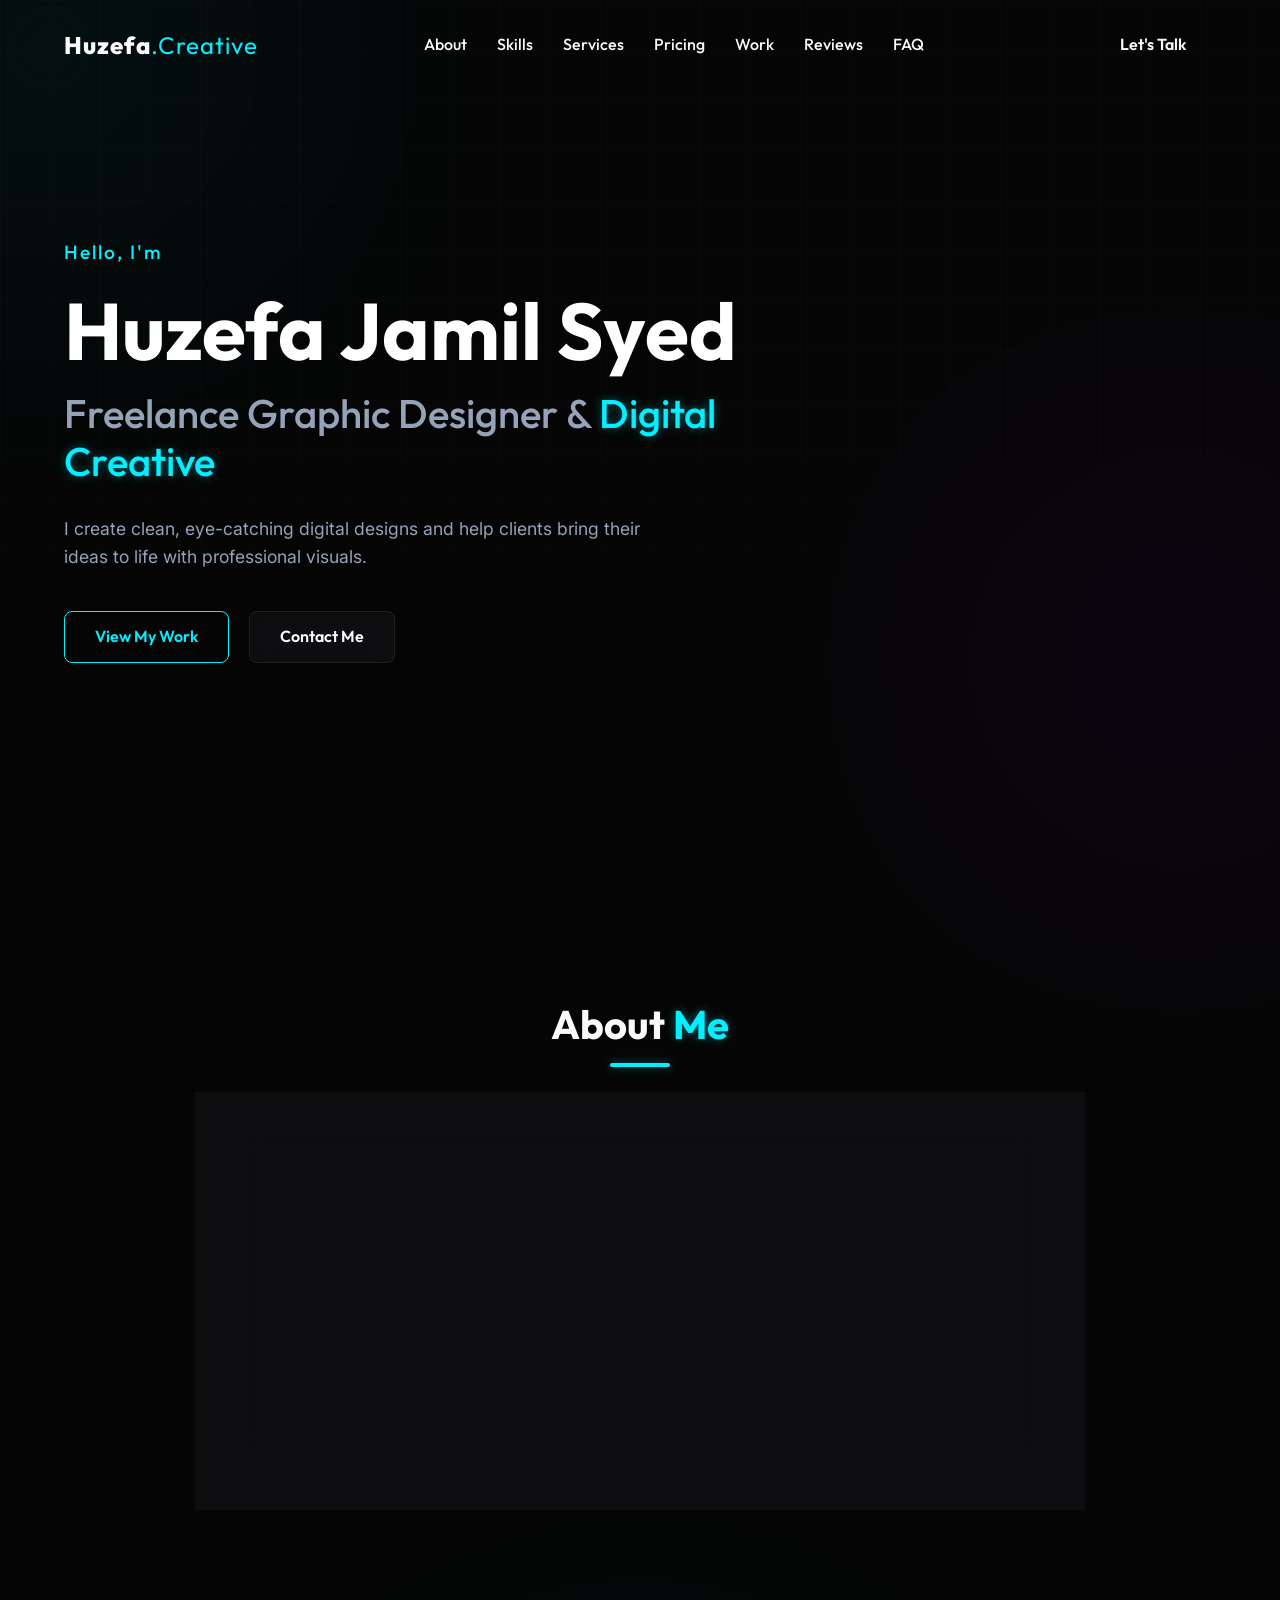
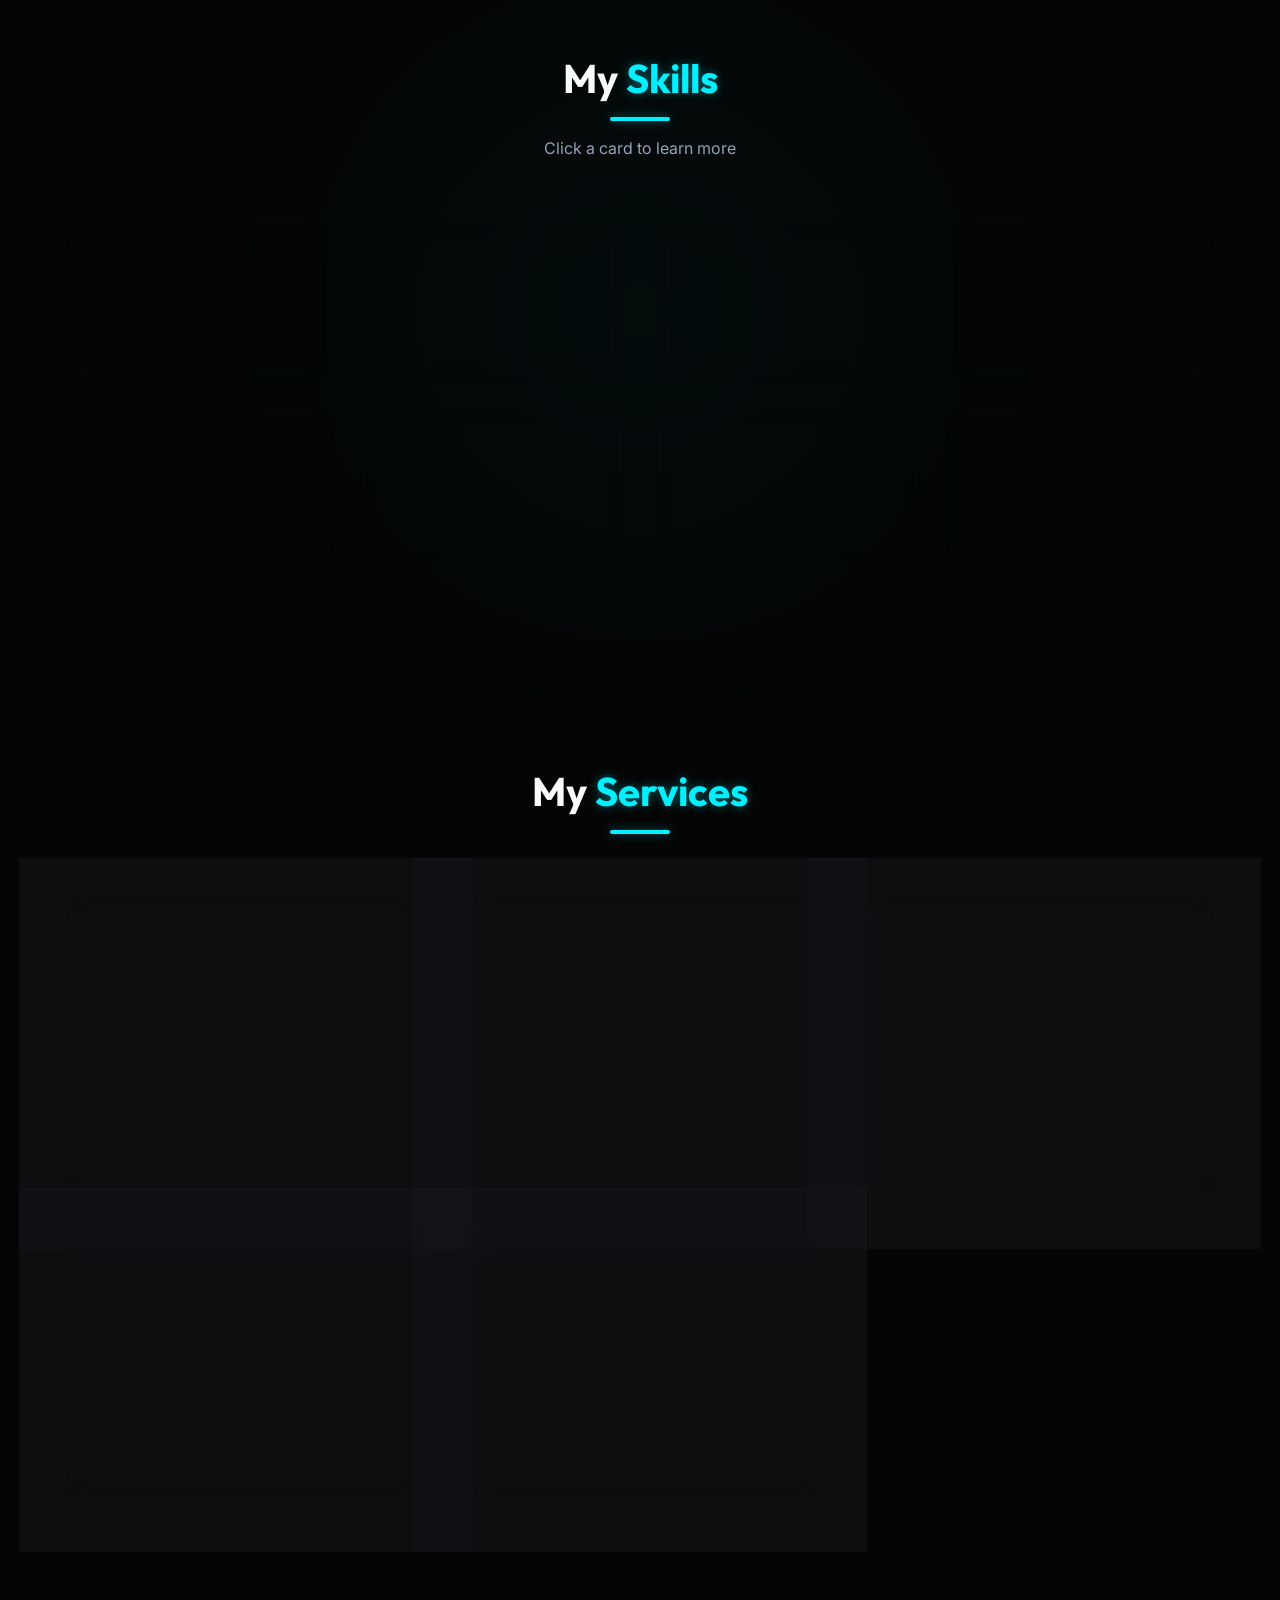
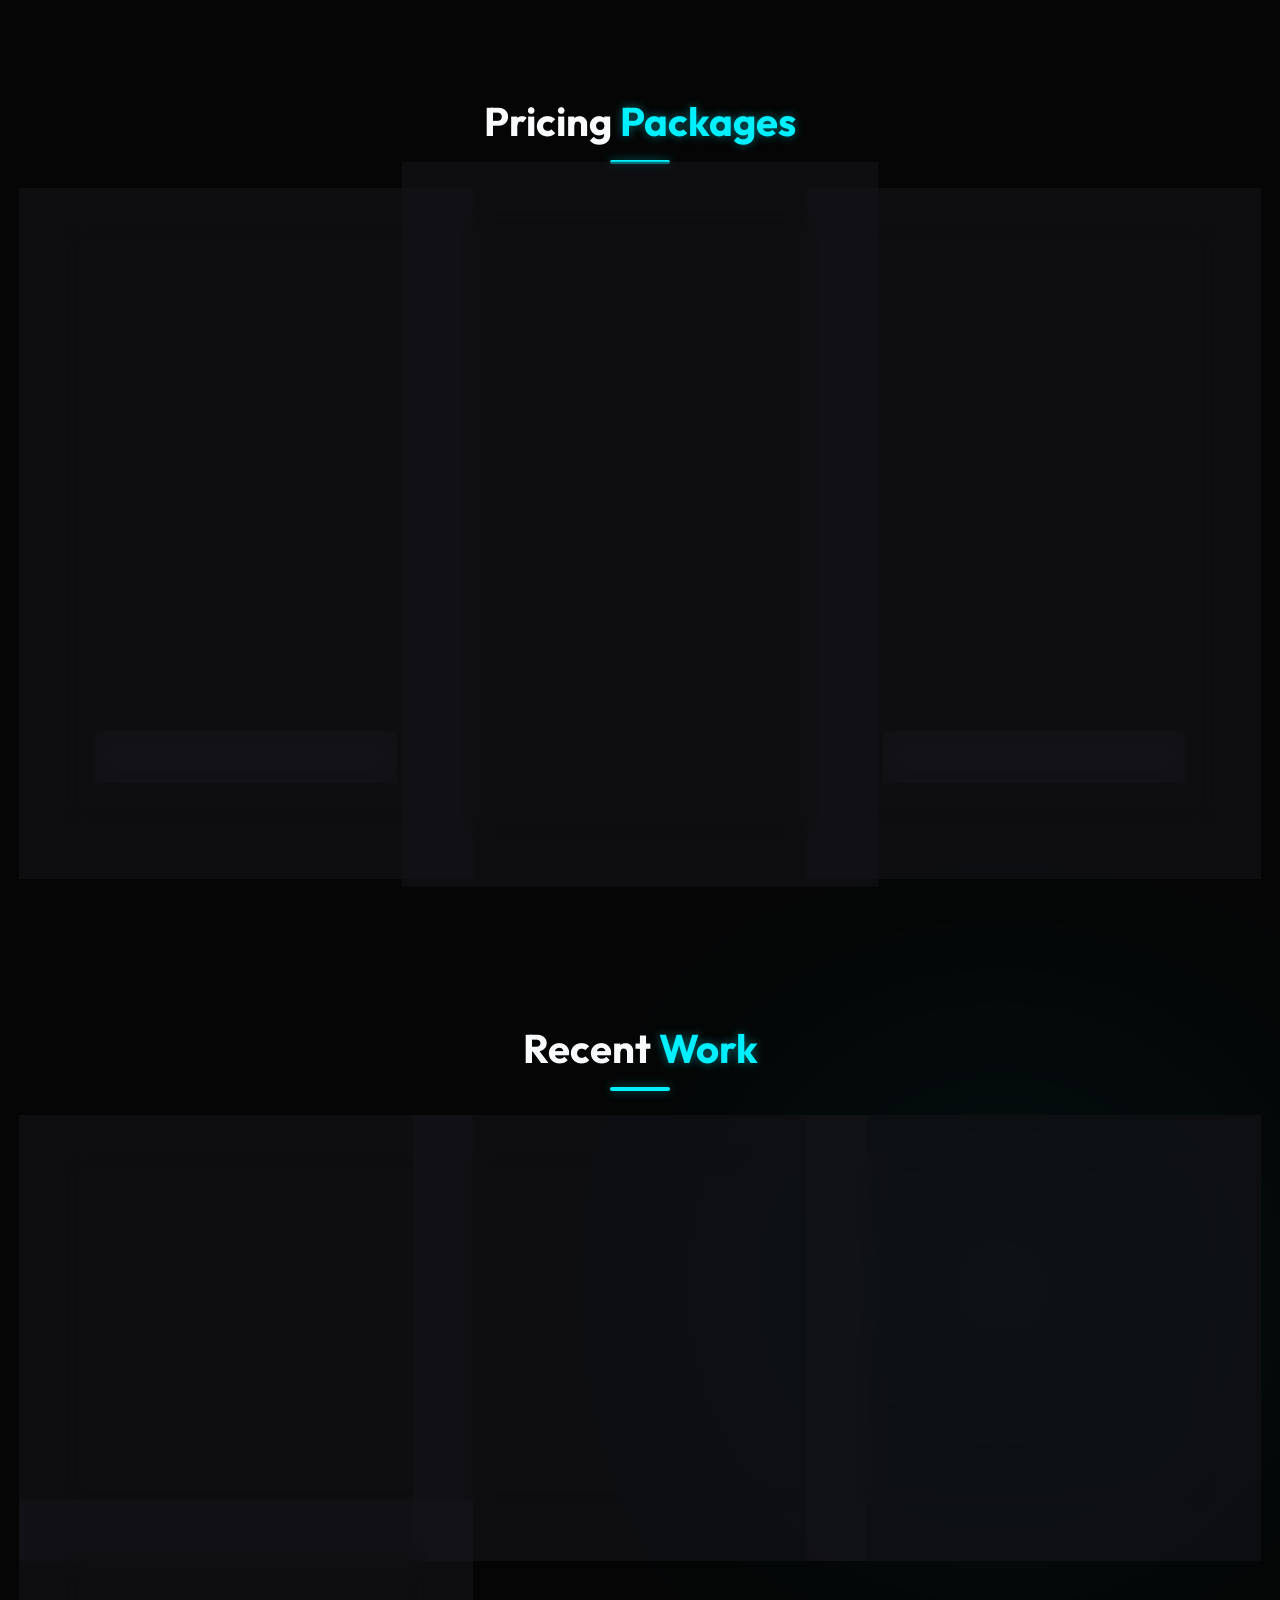
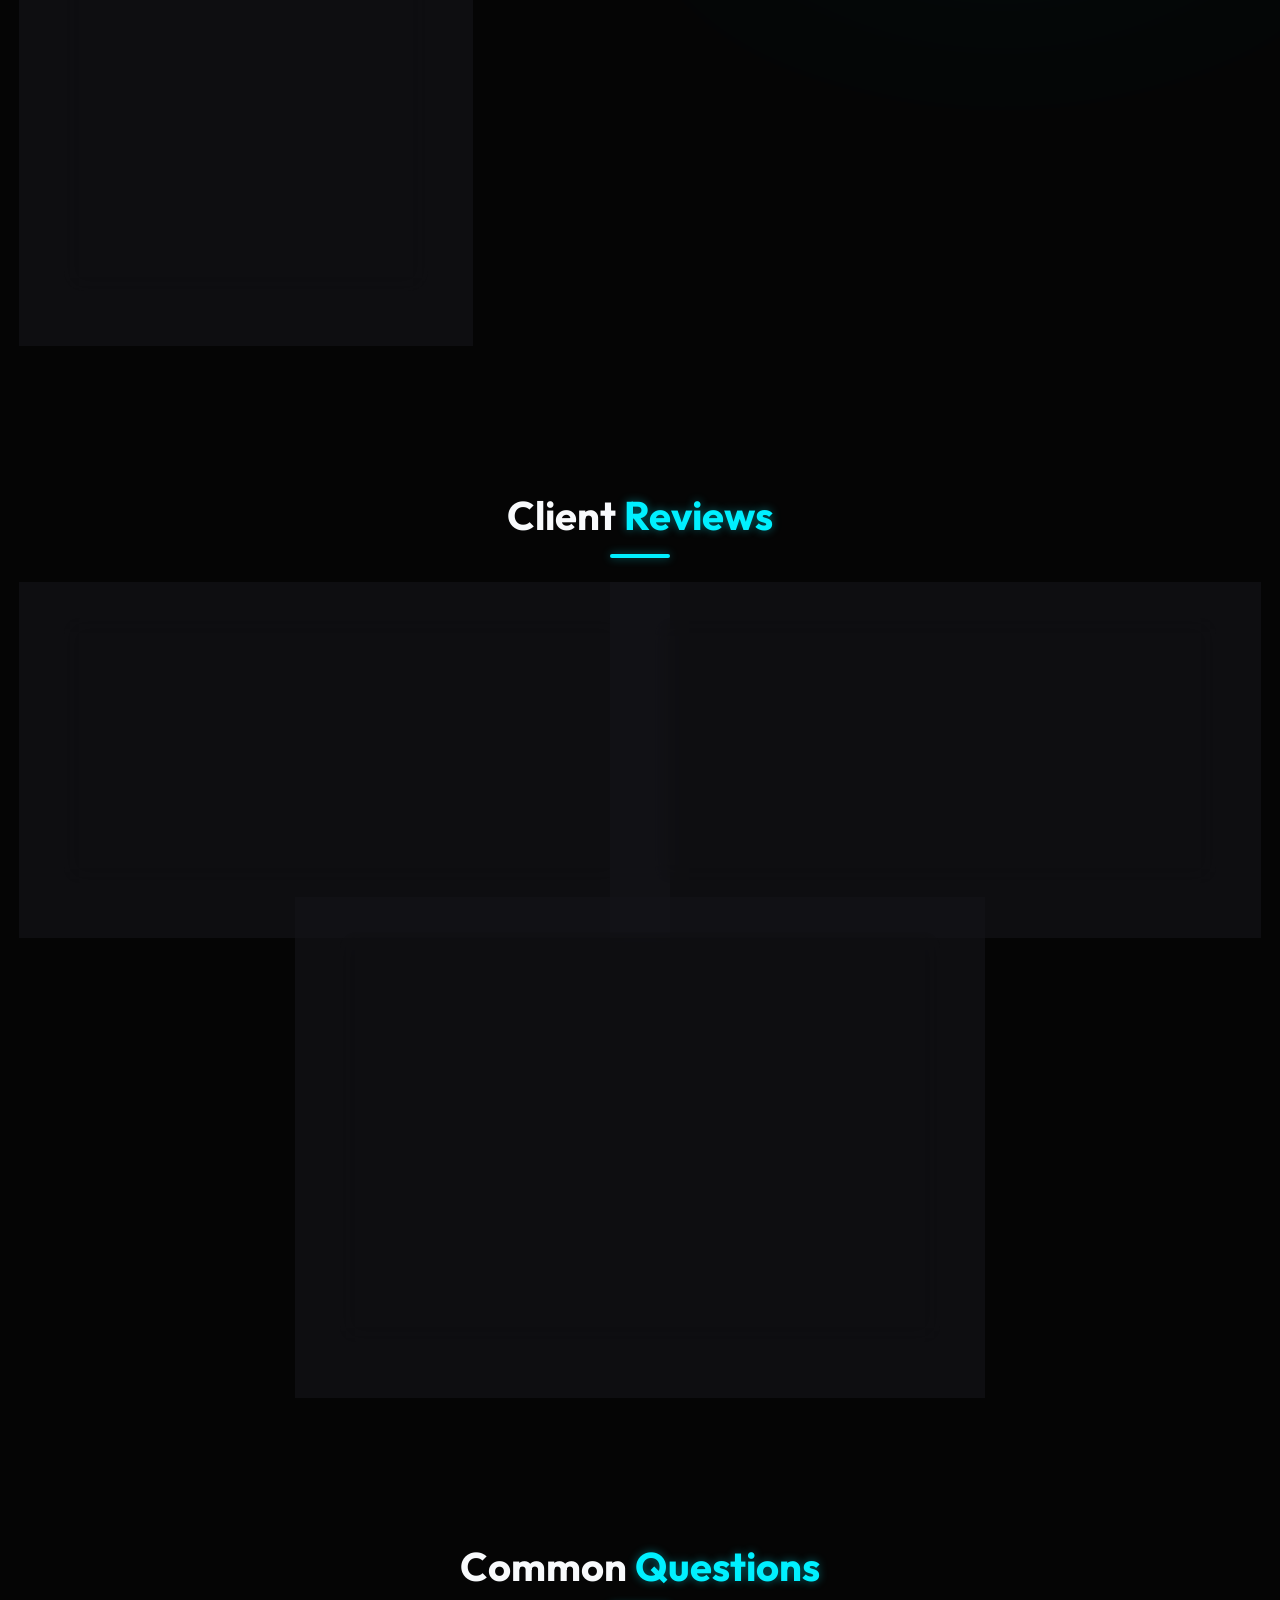
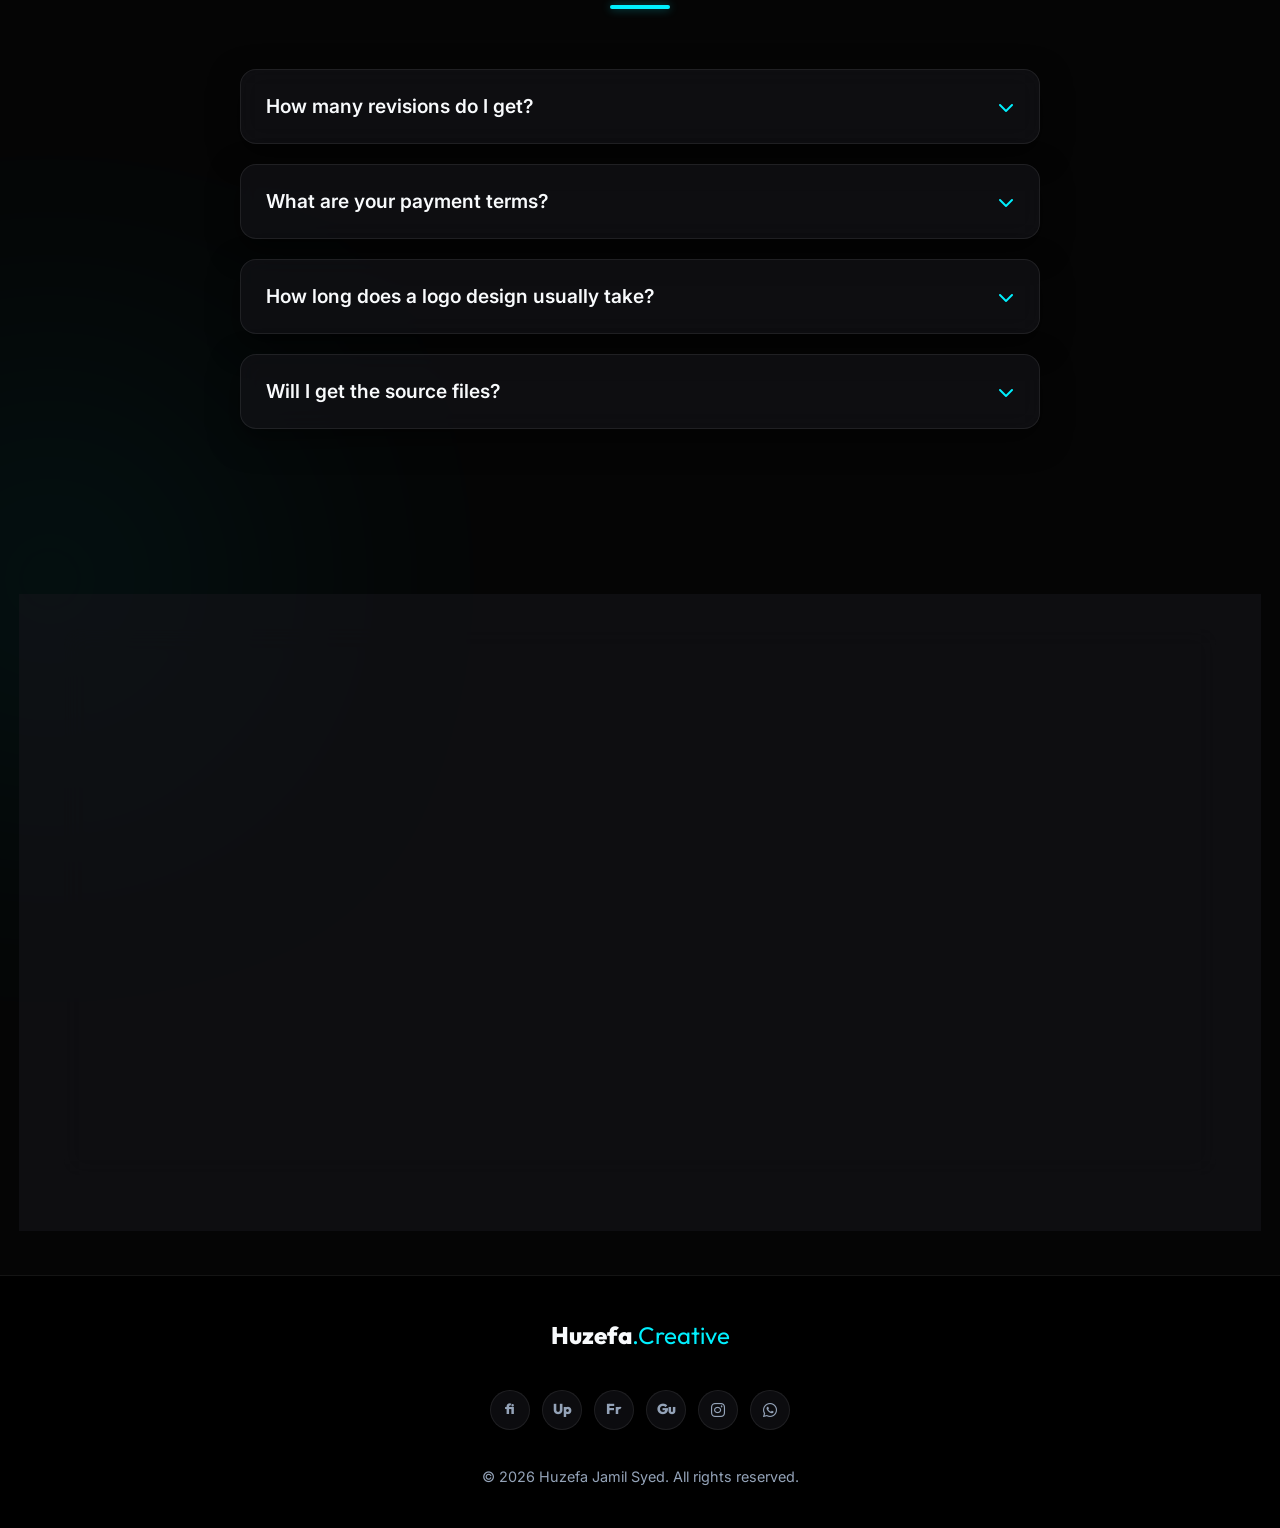
==== index.html @ ebf140f5 "Add files via upload" ====
<!DOCTYPE html>
<html lang="en">
<head>
    <meta charset="UTF-8">
    <meta name="viewport" content="width=device-width, initial-scale=1.0">
    <title>Huzefa Jamil Syed | Freelance Graphic Designer & Digital Creative</title>
    <meta name="description" content="I create clean, eye-catching digital designs and help clients bring their ideas to life with professional visuals.">
    
    <!-- Favicon (Browser Tab Icon) -->
    <link rel="icon" type="image/png" href="favicon.png">
    
    <!-- Google Fonts -->
    <link rel="preconnect" href="https://fonts.googleapis.com">
    <link rel="preconnect" href="https://fonts.gstatic.com" crossorigin>
    <link href="https://fonts.googleapis.com/css2?family=Outfit:wght@300;400;500;600;700;800&family=Inter:wght@400;500;600&display=swap" rel="stylesheet">
    
    <!-- FontAwesome Icons -->
    <link rel="stylesheet" href="https://cdnjs.cloudflare.com/ajax/libs/font-awesome/6.4.0/css/all.min.css">
    
    <!-- Styles -->
    <link rel="stylesheet" href="css/style.css">
</head>
<body>
    <!-- Loading Overlay -->
    <div id="loader" class="loader">
        <div class="spinner"></div>
    </div>

    <!-- Navigation -->
    <header class="navbar">
        <div class="container nav-container">
            <a href="#" class="logo">Huzefa<span>.Creative</span></a>
            <nav>
                <ul class="nav-links">
                    <li><a href="#about">About</a></li>
                    <li><a href="#skills">Skills</a></li>
                    <li><a href="#services">Services</a></li>
                    <li><a href="#pricing">Pricing</a></li>
                    <li><a href="#portfolio">Work</a></li>
                    <li><a href="#testimonials">Reviews</a></li>
                    <li><a href="#faq">FAQ</a></li>
                </ul>
            </nav>
            <a href="#contact" class="btn btn-nav">Let's Talk</a>
            <div class="hamburger">
                <i class="fa-solid fa-bars"></i>
            </div>
        </div>
    </header>

    <!-- Mobile Menu -->
    <div class="mobile-menu">
        <div class="close-menu"><i class="fa-solid fa-xmark"></i></div>
        <ul class="mobile-links">
            <li><a href="#about">About</a></li>
            <li><a href="#skills">Skills</a></li>
            <li><a href="#services">Services</a></li>
            <li><a href="#pricing">Pricing</a></li>
            <li><a href="#portfolio">Work</a></li>
            <li><a href="#testimonials">Reviews</a></li>
            <li><a href="#faq">FAQ</a></li>
            <li><a href="#contact">Contact</a></li>
        </ul>
    </div>

    <main>
        <!-- Hero Section -->
        <section id="hero" class="hero section-padding">
            <div class="glow glow-1"></div>
            <div class="glow glow-2"></div>
            <div class="container hero-content">
                <div class="hero-text reveal">
                    <p class="greeting">Hello, I'm</p>
                    <h1 class="glitch-text" data-text="Huzefa Jamil Syed">Huzefa Jamil Syed</h1>
                    <h2 class="title">Freelance Graphic Designer & <span class="cyan-text">Digital Creative</span></h2>
                    <p class="intro">
                        I create clean, eye-catching digital designs and help clients bring their ideas to life with professional visuals.
                    </p>
                    <div class="hero-cta">
                        <a href="#portfolio" class="btn btn-primary">View My Work</a>
                        <a href="#contact" class="btn btn-secondary">Contact Me</a>
                    </div>
                </div>
            </div>
            <!-- Background particles/grid placeholder -->
            <div class="hero-bg-grid"></div>
        </section>

        <!-- About Section -->
        <section id="about" class="about section-padding">
            <div class="container">
                <div class="section-title reveal">
                    <h2>About <span class="cyan-text">Me</span></h2>
                    <div class="line"></div>
                </div>
                <div class="about-content glass-panel reveal">
                    <div class="about-text">
                        <p>I am a versatile freelance graphic designer passionate about visual storytelling. Whether it's crafting memorable logos, designing striking posters, or building cohesive branding materials and web visuals, I adapt my style to fit each client's unique vision.</p>
                        <p>From minimal and professional to bold, modern, and playful aesthetics, my focus is always on clean layouts, strong typography, and balanced colors.</p>
                        <p>I can work from existing client ideas, reference material, or completely from scratch. Reliable, detail-oriented, and open to feedback, I'm dedicated to delivering high-quality designs that exceed expectations.</p>
                    </div>
                </div>
            </div>
        </section>

        <!-- Skills Section -->
        <section id="skills" class="skills section-padding relative">
            <div class="glow glow-3"></div>
            <div class="container">
                <div class="section-title reveal">
                    <h2>My <span class="cyan-text">Skills</span></h2>
                    <div class="line"></div>
                    <p class="subtitle">Click a card to learn more</p>
                </div>
                <div class="skills-grid">
                    <div class="skill-card glass-panel reveal" data-skill="editing">
                        <i class="fa-solid fa-wand-magic-sparkles icon"></i>
                        <h3>Editing</h3>
                    </div>
                    <div class="skill-card glass-panel reveal" data-skill="graphic-design" style="transition-delay: 0.1s">
                        <i class="fa-solid fa-pen-nib icon"></i>
                        <h3>Graphic Design</h3>
                    </div>
                    <div class="skill-card glass-panel reveal" data-skill="banner-design" style="transition-delay: 0.2s">
                        <i class="fa-solid fa-image icon"></i>
                        <h3>Banner Design</h3>
                    </div>
                    <div class="skill-card glass-panel reveal" data-skill="logo-design" style="transition-delay: 0.3s">
                        <i class="fa-solid fa-shapes icon"></i>
                        <h3>Logo Design</h3>
                    </div>
                    <div class="skill-card glass-panel reveal" data-skill="photo-editing" style="transition-delay: 0.4s">
                        <i class="fa-solid fa-camera-retro icon"></i>
                        <h3>Photo Editing</h3>
                    </div>
                    <div class="skill-card glass-panel reveal" data-skill="poster-design" style="transition-delay: 0.5s">
                        <i class="fa-solid fa-file-image icon"></i>
                        <h3>Poster Design</h3>
                    </div>
                    <div class="skill-card glass-panel reveal" data-skill="flyer-design" style="transition-delay: 0.6s">
                        <i class="fa-solid fa-note-sticky icon"></i>
                        <h3>Flyer Design</h3>
                    </div>
                    <div class="skill-card glass-panel reveal" data-skill="video-editing" style="transition-delay: 0.7s">
                        <i class="fa-solid fa-film icon"></i>
                        <h3>Video Editing</h3>
                    </div>
                </div>
            </div>
        </section>

        <!-- Services Section -->
        <section id="services" class="services section-padding">
            <div class="container">
                <div class="section-title reveal">
                    <h2>My <span class="cyan-text">Services</span></h2>
                    <div class="line"></div>
                </div>
                <div class="services-grid">
                    <div class="service-card glass-panel reveal">
                        <i class="fa-solid fa-shapes icon"></i>
                        <h3>Logo Design</h3>
                        <p>Memorable, minimalist, or bold logo concepts tailored for your brand identity.</p>
                        <span class="price">Starting at $50</span>
                    </div>
                    <div class="service-card glass-panel reveal" style="transition-delay: 0.1s">
                        <i class="fa-solid fa-share-nodes icon"></i>
                        <h3>Social Media Posts</h3>
                        <p>Engaging templates and graphics to boost your engagement across platforms.</p>
                        <span class="price">Starting at $25</span>
                    </div>
                    <div class="service-card glass-panel reveal" style="transition-delay: 0.2s">
                        <i class="fa-solid fa-scroll icon"></i>
                        <h3>Posters / Flyers</h3>
                        <p>Eye-catching promotional event posters and marketing flyers.</p>
                        <span class="price">Starting at $40</span>
                    </div>
                    <div class="service-card glass-panel reveal" style="transition-delay: 0.3s">
                        <i class="fa-brands fa-youtube icon"></i>
                        <h3>Thumbnails / Banners</h3>
                        <p>High-conversion YouTube thumbnails, Twitch, and web banners.</p>
                        <span class="price">Starting at $20</span>
                    </div>
                    <div class="service-card glass-panel reveal" style="transition-delay: 0.4s">
                        <i class="fa-solid fa-video icon"></i>
                        <h3>Basic Video Edits</h3>
                        <p>Clean cuts, transitions, basic color grading and text overlays.</p>
                        <span class="price">Starting at $60</span>
                    </div>
                </div>
            </div>
        </section>

        <!-- Pricing Section -->
        <section id="pricing" class="pricing section-padding">
            <div class="container">
                <div class="section-title reveal">
                    <h2>Pricing <span class="cyan-text">Packages</span></h2>
                    <div class="line"></div>
                </div>
                <div class="pricing-grid">
                    <div class="pricing-card glass-panel reveal">
                        <h3>Starter</h3>
                        <div class="price-tag">
                            <span class="currency">$</span><span class="amount">10</span>
                        </div>
                        <p class="pricing-desc">Perfect for small creators needing quick assets.</p>
                        <ul class="pricing-features">
                            <li><i class="fa-solid fa-check"></i> 1 Basic Concept</li>
                            <li><i class="fa-solid fa-check"></i> High Resolution</li>
                            <li><i class="fa-solid fa-check"></i> 1 Revision</li>
                            <li><i class="fa-solid fa-xmark" style="color: var(--text-muted);"></i> Source File</li>
                        </ul>
                        <a href="#contact" class="btn btn-secondary" style="width: 100%;">Get Started</a>
                    </div>
                    <div class="pricing-card glass-panel highlight reveal" style="transition-delay: 0.1s">
                        <div class="popular-badge">Most Popular</div>
                        <h3>Pro</h3>
                        <div class="price-tag">
                            <span class="currency">$</span><span class="amount">25</span>
                        </div>
                        <p class="pricing-desc">The standard choice for professional brand identities.</p>
                        <ul class="pricing-features">
                            <li><i class="fa-solid fa-check"></i> 3 Premium Concepts</li>
                            <li><i class="fa-solid fa-check"></i> High Resolution & Vector</li>
                            <li><i class="fa-solid fa-check"></i> 3 Revisions</li>
                            <li><i class="fa-solid fa-check"></i> Source File Included</li>
                        </ul>
                        <a href="#contact" class="btn btn-primary" style="width: 100%;">Get Started</a>
                    </div>
                    <div class="pricing-card glass-panel reveal" style="transition-delay: 0.2s">
                        <h3>Elite</h3>
                        <div class="price-tag">
                            <span class="currency">$</span><span class="amount">50</span>
                        </div>
                        <p class="pricing-desc">The complete all-in-one package for serious businesses.</p>
                        <ul class="pricing-features">
                            <li><i class="fa-solid fa-check"></i> 5 Elite Concepts</li>
                            <li><i class="fa-solid fa-check"></i> Full Brand Guidelines</li>
                            <li><i class="fa-solid fa-check"></i> Unlimited Revisions</li>
                            <li><i class="fa-solid fa-check"></i> Social Media Kit</li>
                        </ul>
                        <a href="#contact" class="btn btn-secondary" style="width: 100%;">Get Started</a>
                    </div>
                </div>
            </div>
        </section>

        <!-- Portfolio Section -->
        <section id="portfolio" class="portfolio section-padding relative">
            <div class="glow glow-4"></div>
            <div class="container">
                <div class="section-title reveal">
                    <h2>Recent <span class="cyan-text">Work</span></h2>
                    <div class="line"></div>
                </div>
                <!-- We will use placeholders with cool tech styling -->
                <div class="portfolio-grid">
                    <div class="portfolio-item glass-panel reveal">
                        <img src="project1.jpg" class="portfolio-img" alt="Project 1" style="width: 100%; object-fit: cover; display: block; border-radius: 12px; height: 250px; margin-bottom: 20px;">
                        <div class="portfolio-info">
                            <h3>Professional Commission</h3>
                            <p>Custom Graphic Design Work</p>
                        </div>
                    </div>
                    <div class="portfolio-item glass-panel reveal" style="transition-delay: 0.1s">
                        <img src="project2.jpg" class="portfolio-img" alt="Project 2" style="width: 100%; object-fit: cover; display: block; border-radius: 12px; height: 250px; margin-bottom: 20px;">
                        <div class="portfolio-info">
                            <h3>Freelance Artifact</h3>
                            <p>Visual Brand Concept</p>
                        </div>
                    </div>
                    <div class="portfolio-item glass-panel reveal" style="transition-delay: 0.2s">
                        <img src="project3.png" class="portfolio-img" alt="Project 3" style="width: 100%; object-fit: cover; display: block; border-radius: 12px; height: 250px; margin-bottom: 20px;">
                        <div class="portfolio-info">
                            <h3>Web UI Mockup</h3>
                            <p>Dark Theme Dashboard Concept</p>
                        </div>
                    </div>
                    <div class="portfolio-item glass-panel reveal" style="transition-delay: 0.3s">
                        <img src="project4.png" class="portfolio-img" alt="Project 4" style="width: 100%; object-fit: cover; display: block; border-radius: 12px; height: 250px; margin-bottom: 20px;">
                        <div class="portfolio-info">
                            <h3>Esports Marketing</h3>
                            <p>Neon Mascot & Team Logo</p>
                        </div>
                    </div>
                </div>
            </div>
        </section>

        <!-- Testimonials Section -->
        <section id="testimonials" class="testimonials section-padding">
            <div class="container">
                <div class="section-title reveal">
                    <h2>Client <span class="cyan-text">Reviews</span></h2>
                    <div class="line"></div>
                </div>
                <div class="testimonials-grid">
                    <div class="testimonial-card glass-panel reveal">
                        <div class="stars">
                            <i class="fa-solid fa-star"></i><i class="fa-solid fa-star"></i><i class="fa-solid fa-star"></i><i class="fa-solid fa-star"></i><i class="fa-solid fa-star"></i>
                        </div>
                        <p class="review-text">"Huzefa absolutely nailed our gaming clan's logo. He understood exactly the sleek, aggressive look we wanted. Fast turnaround and extremely polite!"</p>
                        <div class="client-info">
                            <div class="client-avatar">
                                <i class="fa-solid fa-user"></i>
                            </div>
                            <div class="client-details">
                                <h4>Alex M.</h4>
                                <span>Clan Leader, Zenith</span>
                            </div>
                        </div>
                    </div>
                    <div class="testimonial-card glass-panel reveal" style="transition-delay: 0.2s">
                        <div class="stars">
                            <i class="fa-solid fa-star"></i><i class="fa-solid fa-star"></i><i class="fa-solid fa-star"></i><i class="fa-solid fa-star"></i><i class="fa-solid fa-star"></i>
                        </div>
                        <p class="review-text">"I needed some quick promotional flyers and social media posts for my startup. The designs were top-tier, exceptionally clean, and very professional. Highly recommended!"</p>
                        <div class="client-info">
                            <div class="client-avatar">
                                <i class="fa-solid fa-user"></i>
                            </div>
                            <div class="client-details">
                                <h4>Sarah J.</h4>
                                <span>Marketing Director</span>
                            </div>
                        </div>
                    </div>
                </div>
                
                <div class="leave-review-wrapper glass-panel reveal" style="margin-top: 50px; max-width: 600px; margin-left: auto; margin-right: auto;">
                    <div class="contact-form">
                        <h3 style="font-size: 1.8rem; margin-bottom: 10px; font-family: var(--font-heading);">Submit a <span class="cyan-text">Review</span></h3>
                        <p style="color: var(--text-muted); margin-bottom: 20px;">Have we worked together? Let others know about your experience!</p>
                        <form id="review-form" name="reviews" method="POST" data-netlify="true">
                            <div class="form-group" style="display: flex; gap: 20px; flex-wrap: wrap;">
                                <style>#review-form select option { background-color: #0a0a0f; color: #f8fafc; }</style>
                                <input type="text" name="client_name" placeholder="Your Name" required style="flex: 1; min-width: 200px;">
                                <select name="rating" required style="flex: 1; min-width: 200px; padding: 15px 40px 15px 20px; background: rgba(10, 10, 15, 0.5) url('data:image/svg+xml;utf8,<svg fill=%22%2300f0ff%22 height=%2224%22 viewBox=%220 0 24 24%22 width=%2224%22 xmlns=%22http://www.w3.org/2000/svg%22><path d=%22M7 10l5 5 5-5z%22/></svg>') no-repeat right 15px center; -webkit-appearance: none; appearance: none; border: 1px solid var(--border); border-radius: 12px; color: var(--text-main); font-family: var(--font-body); font-size: 1rem; outline: none; transition: var(--transition); cursor: pointer;">
                                    <option value="" disabled selected>Select Rating</option>
                                    <option value="5">⭐⭐⭐⭐⭐ Excellent</option>
                                    <option value="4">⭐⭐⭐⭐ Good</option>
                                    <option value="3">⭐⭐⭐ Average</option>
                                    <option value="2">⭐⭐ Poor</option>
                                    <option value="1">⭐ Terrible</option>
                                </select>
                            </div>
                            <div class="form-group">
                                <textarea name="review_message" rows="4" placeholder="Write your review here..." required></textarea>
                            </div>
                            <button type="submit" class="btn btn-primary submit-btn">Submit Review <i class="fa-solid fa-comment-dots"></i></button>
                        </form>
                    </div>
                </div>
            </div>
        </section>

        <!-- FAQ Section -->
        <section id="faq" class="faq section-padding">
            <div class="container">
                <div class="section-title reveal">
                    <h2>Common <span class="cyan-text">Questions</span></h2>
                    <div class="line"></div>
                </div>
                <div class="faq-container reveal">
                    <div class="faq-item glass-panel">
                        <div class="faq-question">
                            <h3>How many revisions do I get?</h3>
                            <i class="fa-solid fa-chevron-down"></i>
                        </div>
                        <div class="faq-answer">
                            <p>I typically offer 2 to 3 rounds of revisions for every project. My goal is to make sure you are 100% happy with the final design. Any major changes outside the original project scope may incur a small extra fee.</p>
                        </div>
                    </div>
                    <div class="faq-item glass-panel">
                        <div class="faq-question">
                            <h3>What are your payment terms?</h3>
                            <i class="fa-solid fa-chevron-down"></i>
                        </div>
                        <div class="faq-answer">
                            <p>For most projects, I require a 50% upfront deposit to begin work, with the remaining 50% due upon final approval before the raw high-resolution files are handed over.</p>
                        </div>
                    </div>
                    <div class="faq-item glass-panel">
                        <div class="faq-question">
                            <h3>How long does a logo design usually take?</h3>
                            <i class="fa-solid fa-chevron-down"></i>
                        </div>
                        <div class="faq-answer">
                            <p>A completely custom logo design typically takes between 3 to 7 days, depending on the complexity and how quickly we communicate during the revision phases.</p>
                        </div>
                    </div>
                    <div class="faq-item glass-panel">
                        <div class="faq-question">
                            <h3>Will I get the source files?</h3>
                            <i class="fa-solid fa-chevron-down"></i>
                        </div>
                        <div class="faq-answer">
                            <p>Yes! Once the final payment is cleared, you will receive all relevant high-resolution exports (PNG, JPG, PDF) as well as the original vector or source files (AI, PSD) depending on your package.</p>
                        </div>
                    </div>
                </div>
            </div>
        </section>

        <!-- Contact Section -->
        <section id="contact" class="contact section-padding relative">
            <div class="glow glow-1"></div>
            <div class="container">
                <div class="contact-wrapper glass-panel reveal">
                    <div class="contact-info">
                        <h2>Let's <span class="cyan-text">work together</span></h2>
                        <p>Have a project in mind or want to freshen up your brand? Drop me a message and let's bring your ideas to life.</p>
                        
                        <div class="contact-methods">
                            <a href="https://mail.google.com/mail/?view=cm&fs=1&to=Huzefajamilsyed@gmail.com" target="_blank" class="contact-item">
                                <div class="icon-box"><i class="fa-solid fa-envelope"></i></div>
                                <div>
                                    <h4>Email</h4>
                                    <span>Huzefajamilsyed@gmail.com</span>
                                </div>
                            </a>
                            <a href="https://wa.me/60172167235" target="_blank" class="contact-item">
                                <div class="icon-box"><i class="fa-brands fa-whatsapp"></i></div>
                                <div>
                                    <h4>WhatsApp</h4>
                                    <span>+60 172167235</span>
                                </div>
                            </a>
                            <a href="https://instagram.com/huz3efa_" target="_blank" class="contact-item">
                                <div class="icon-box"><i class="fa-brands fa-instagram"></i></div>
                                <div>
                                    <h4>Instagram</h4>
                                    <span>@huz3efa_</span>
                                </div>
                            </a>
                        </div>
                    </div>
                    
                    <div class="contact-form">
                        <form id="portfolio-form" name="contact" method="POST" data-netlify="true">
                            <div class="form-group">
                                <input type="text" name="name" id="name" placeholder="Your Name" required>
                            </div>
                            <div class="form-group">
                                <input type="email" name="email" id="email" placeholder="Your Email" required>
                            </div>
                            <div class="form-group">
                                <input type="text" name="subject" id="subject" placeholder="Subject">
                            </div>
                            <div class="form-group">
                                <textarea id="message" name="message" rows="5" placeholder="Your Message" required></textarea>
                            </div>
                            <button type="submit" class="btn btn-primary submit-btn">Send Message <i class="fa-solid fa-paper-plane"></i></button>
                        </form>
                    </div>
                </div>
            </div>
        </section>
    </main>

    <!-- Footer -->
    <footer>
        <div class="container footer-content">
            <div class="footer-logo">Huzefa<span>.Creative</span></div>
            <div class="social-links" style="display: flex; gap: 12px; flex-wrap: wrap; justify-content: center; margin: 15px 0;">
                <a href="https://www.fiverr.com/huz3efa/buying?source=avatar_menu_profile" target="_blank" title="Fiverr"><span style="font-family: var(--font-heading); font-weight: 800; font-size: 0.9rem;">fi</span></a>
                <a href="https://www.upwork.com/freelancers/~01ccab50bf1f35ba66" target="_blank" title="Upwork"><span style="font-family: var(--font-heading); font-weight: 800; font-size: 0.9rem;">Up</span></a>
                <a href="https://www.freelancer.com/u/HuzefaJamil" target="_blank" title="Freelancer.com"><span style="font-family: var(--font-heading); font-weight: 800; font-size: 0.9rem;">Fr</span></a>
                <a href="https://www.guru.com/freelancers/huzefa-jamil-syed" target="_blank" title="Guru"><span style="font-family: var(--font-heading); font-weight: 800; font-size: 0.9rem;">Gu</span></a>
                <a href="https://instagram.com/huz3efa_" target="_blank" title="Instagram"><i class="fa-brands fa-instagram"></i></a>
                <a href="https://wa.me/60172167235" target="_blank" title="WhatsApp"><i class="fa-brands fa-whatsapp"></i></a>
            </div>
            <p class="copyright">&copy; <span id="year"></span> Huzefa Jamil Syed. All rights reserved.</p>
        </div>
    </footer>

    <!-- Skill Modal Popup -->
    <div class="modal-overlay" id="skillModal">
        <div class="modal-content glass-panel">
            <button class="modal-close"><i class="fa-solid fa-xmark"></i></button>
            <div class="modal-header">
                <i class="modal-icon fa-solid fa-star"></i>
                <h3 class="modal-title">Skill Name</h3>
            </div>
            <div class="modal-body">
                <p class="modal-desc">Skill description goes here.</p>
            </div>
        </div>
    </div>

    <!-- Lightbox Gallery Modal -->
    <div class="lightbox-overlay" id="imageLightbox">
        <button class="lightbox-close"><i class="fa-solid fa-xmark"></i></button>
        <img class="lightbox-img" src="" alt="Full Screen Portfolio Image">
    </div>

    <!-- Scripts -->
    <script src="js/main.js"></script>
</body>
</html>
---- css/style.css ----
/* =========================================
   VARIABLES & DESIGN SYSTEM
========================================= */
:root {
    /* Colors */
    --bg-color: #050505;
    --surface: rgba(20, 20, 25, 0.6);
    --surface-hover: rgba(30, 30, 40, 0.8);
    --primary: #00f0ff;
    --primary-glow: rgba(0, 240, 255, 0.4);
    --secondary: #6b21a8;
    --text-main: #f8fafc;
    --text-muted: #94a3b8;
    --border: rgba(255, 255, 255, 0.08);
    --border-bright: rgba(0, 240, 255, 0.3);

    /* Typography */
    --font-heading: 'Outfit', sans-serif;
    --font-body: 'Inter', sans-serif;

    /* Effects */
    --glass-blur: blur(12px);
    --transition: all 0.3s ease;
}

/* =========================================
   RESET & BASE STYLES
========================================= */
* {
    margin: 0;
    padding: 0;
    box-sizing: border-box;
}

html {
    scroll-behavior: smooth;
    font-size: 16px;
    overflow-x: hidden;
}

body {
    background-color: var(--bg-color);
    color: var(--text-main);
    font-family: var(--font-body);
    line-height: 1.6;
    overflow-x: hidden;
    position: relative;
    -webkit-font-smoothing: antialiased;
}

a {
    text-decoration: none;
    color: inherit;
    transition: var(--transition);
}

ul {
    list-style: none;
}

img {
    max-width: 100%;
    height: auto;
    display: block;
}

.container {
    width: 90%;
    max-width: 1200px;
    margin: 0 auto;
}

.section-padding {
    padding: 100px 0;
}

/* Typography Utilities */
h1, h2, h3, h4 {
    font-family: var(--font-heading);
    font-weight: 700;
    line-height: 1.2;
}

.cyan-text {
    color: var(--primary);
    text-shadow: 0 0 10px var(--primary-glow);
}

.section-title {
    text-align: center;
    margin-bottom: 60px;
}

.section-title h2 {
    font-size: 2.5rem;
    margin-bottom: 15px;
}

.section-title .line {
    width: 60px;
    height: 4px;
    background: var(--primary);
    margin: 0 auto;
    border-radius: 2px;
    box-shadow: 0 0 10px var(--primary-glow);
}

.section-title .subtitle {
    margin-top: 15px;
    color: var(--text-muted);
}

.relative {
    position: relative;
}

/* =========================================
   COMPONENTS
========================================= */

/* Buttons */
.btn {
    display: inline-block;
    padding: 12px 30px;
    border-radius: 8px;
    font-family: var(--font-heading);
    font-weight: 600;
    font-size: 1rem;
    cursor: pointer;
    transition: var(--transition);
    border: none;
    outline: none;
}

.btn-primary {
    background: transparent;
    color: var(--primary);
    border: 1px solid var(--primary);
    box-shadow: 0 0 15px transparent inset;
    text-shadow: 0 0 8px transparent;
}

.btn-primary:hover {
    background: rgba(0, 240, 255, 0.1);
    box-shadow: 0 0 20px var(--primary-glow) inset, 0 0 20px var(--primary-glow);
    text-shadow: 0 0 8px var(--primary);
    transform: translateY(-2px);
}

.btn-secondary {
    background: var(--surface);
    color: var(--text-main);
    border: 1px solid var(--border);
    backdrop-filter: var(--glass-blur);
}

.btn-secondary:hover {
    background: var(--surface-hover);
    border-color: rgba(255,255,255,0.2);
    transform: translateY(-2px);
}

/* Glassmorphism Panel */
.glass-panel {
    background: var(--surface);
    backdrop-filter: var(--glass-blur);
    border: 1px solid var(--border);
    border-radius: 16px;
    padding: 30px;
    transition: var(--transition);
    box-shadow: 0 10px 30px rgba(0,0,0,0.5);
}

.glass-panel:hover {
    border-color: var(--border-bright);
    background: var(--surface-hover);
    transform: translateY(-5px);
}

/* Background Glows */
.glow {
    position: absolute;
    width: 300px;
    height: 300px;
    background: var(--primary);
    border-radius: 50%;
    filter: blur(150px);
    opacity: 0.15;
    z-index: -1;
    pointer-events: none;
}

.glow-1 { top: -100px; left: -100px; }
.glow-2 { bottom: 10%; right: -50px; background: var(--secondary); opacity: 0.2;}
.glow-3 { top: 50%; left: 50%; transform: translate(-50%, -50%); opacity: 0.1; }
.glow-4 { top: 20%; right: 10%; }

/* =========================================
   NAVIGATION
========================================= */
.navbar {
    position: fixed;
    top: 0;
    left: 0;
    width: 100%;
    padding: 20px 0;
    z-index: 1000;
    transition: var(--transition);
}

.navbar.scrolled {
    background: rgba(5, 5, 5, 0.85);
    backdrop-filter: var(--glass-blur);
    padding: 15px 0;
    border-bottom: 1px solid var(--border);
}

.nav-container {
    display: flex;
    justify-content: space-between;
    align-items: center;
}

.logo {
    font-family: var(--font-heading);
    font-size: 1.5rem;
    font-weight: 800;
    color: var(--text-main);
    letter-spacing: 1px;
}

.logo span {
    color: var(--primary);
    font-weight: 400;
}

.nav-links {
    display: flex;
    gap: 30px;
}

.nav-links a {
    font-family: var(--font-heading);
    font-weight: 500;
    font-size: 1rem;
    position: relative;
    padding-bottom: 5px;
}

.nav-links a::after {
    content: '';
    position: absolute;
    bottom: 0;
    left: 0;
    width: 0;
    height: 2px;
    background: var(--primary);
    transition: var(--transition);
    border-radius: 2px;
}

.nav-links a:hover::after, .nav-links a.active::after {
    width: 100%;
    box-shadow: 0 0 8px var(--primary-glow);
}

.nav-links a:hover, .nav-links a.active {
    color: var(--primary);
    text-shadow: 0 0 8px rgba(0,240,255,0.3);
}

.hamburger {
    display: none;
    font-size: 1.5rem;
    cursor: pointer;
    color: var(--text-main);
}

/* Mobile Menu */
.mobile-menu {
    position: fixed;
    top: 0;
    right: -100%;
    width: 300px;
    height: 100vh;
    background: rgba(10, 10, 15, 0.95);
    backdrop-filter: var(--glass-blur);
    border-left: 1px solid var(--border);
    z-index: 2000;
    padding: 80px 40px;
    transition: var(--transition);
    display: flex;
    flex-direction: column;
}

.mobile-menu.active {
    right: 0;
}

.close-menu {
    position: absolute;
    top: 25px;
    right: 30px;
    font-size: 2rem;
    cursor: pointer;
    color: var(--text-muted);
}

.close-menu:hover {
    color: var(--primary);
}

.mobile-links {
    display: flex;
    flex-direction: column;
    gap: 30px;
}

.mobile-links a {
    font-size: 1.5rem;
    font-family: var(--font-heading);
    font-weight: 600;
}

.mobile-links a:hover {
    color: var(--primary);
}

/* =========================================
   HERO SECTION
========================================= */
.hero {
    min-height: 100vh;
    display: flex;
    align-items: center;
    position: relative;
    padding-top: 100px; /* Offset for nav */
}

.hero-content {
    display: flex;
    align-items: center;
    z-index: 2;
}

.hero-text {
    max-width: 800px;
}

.hero-text .greeting {
    font-family: var(--font-heading);
    color: var(--primary);
    font-size: 1.2rem;
    font-weight: 500;
    margin-bottom: 15px;
    letter-spacing: 2px;
}

.hero-text h1 {
    font-size: clamp(3rem, 8vw, 5rem);
    margin-bottom: 10px;
    color: #fff;
}

.glitch-text {
    position: relative;
}

.hero-text h2 {
    font-size: clamp(1.5rem, 4vw, 2.5rem);
    color: var(--text-muted);
    margin-bottom: 30px;
    font-weight: 500;
}

.hero-text .intro {
    font-size: 1.1rem;
    color: var(--text-muted);
    margin-bottom: 40px;
    max-width: 600px;
}

.hero-cta {
    display: flex;
    gap: 20px;
}

.hero-bg-grid {
    position: absolute;
    top: 0;
    left: 0;
    width: 100%;
    height: 100%;
    background-image: 
        linear-gradient(rgba(255, 255, 255, 0.03) 1px, transparent 1px),
        linear-gradient(90deg, rgba(255, 255, 255, 0.03) 1px, transparent 1px);
    background-size: 50px 50px;
    z-index: 0;
    opacity: 0.5;
    mask-image: linear-gradient(to bottom, black 40%, transparent 100%);
    -webkit-mask-image: linear-gradient(to bottom, black 40%, transparent 100%);
}

/* =========================================
   ABOUT SECTION
========================================= */
.about-content {
    max-width: 800px;
    margin: 0 auto;
    font-size: 1.1rem;
    color: var(--text-muted);
}

.about-text p {
    margin-bottom: 20px;
}
.about-text p:last-child {
    margin-bottom: 0;
}

/* =========================================
   SKILLS SECTION
========================================= */
.skills-grid {
    display: grid;
    grid-template-columns: repeat(auto-fill, minmax(250px, 1fr));
    gap: 25px;
}

.skill-card {
    text-align: center;
    padding: 40px 20px;
    cursor: pointer;
    display: flex;
    flex-direction: column;
    align-items: center;
    gap: 15px;
}

.skill-card .icon {
    font-size: 2.5rem;
    color: var(--primary);
    transition: var(--transition);
}

.skill-card:hover .icon {
    transform: scale(1.1);
    text-shadow: 0 0 15px var(--primary-glow);
}

.skill-card h3 {
    font-size: 1.2rem;
    font-weight: 500;
}

/* =========================================
   SERVICES SECTION
========================================= */
.services-grid {
    display: grid;
    grid-template-columns: repeat(auto-fill, minmax(300px, 1fr));
    gap: 30px;
}

.service-card {
    display: flex;
    flex-direction: column;
    gap: 15px;
}

.service-card .icon {
    font-size: 2rem;
    color: var(--primary);
    margin-bottom: 5px;
}

.service-card h3 {
    font-size: 1.4rem;
}

.service-card p {
    color: var(--text-muted);
    flex-grow: 1;
}

.service-card .price {
    font-family: var(--font-heading);
    font-weight: 600;
    color: #fff;
    margin-top: 10px;
    padding-top: 15px;
    border-top: 1px solid var(--border);
}

/* =========================================
   PORTFOLIO SECTION
========================================= */
.portfolio-grid {
    display: grid;
    grid-template-columns: repeat(auto-fill, minmax(350px, 1fr));
    gap: 30px;
}

.portfolio-item {
    padding: 15px;
    border-radius: 20px;
}

.portfolio-img {
    height: 250px;
    border-radius: 12px;
    margin-bottom: 20px;
    overflow: hidden;
    position: relative;
    display: flex;
    align-items: center;
    justify-content: center;
    transition: var(--transition);
}

/* Placeholders acting as images */
.placeholder-img {
    background-size: cover;
    background-position: center;
    font-family: var(--font-heading);
    font-size: 1.5rem;
    font-weight: 800;
    color: rgba(255,255,255,0.7);
    text-transform: uppercase;
    letter-spacing: 2px;
}

.placeholder-img::before {
    content: '';
    position: absolute;
    top: 0; left: 0; width: 100%; height: 100%;
    background: linear-gradient(to bottom, transparent, rgba(5,5,5,0.9));
    z-index: 1;
}

.placeholder-img span {
    position: relative;
    z-index: 2;
}

.portfolio-item:hover .portfolio-img {
    transform: scale(1.02);
}

.bg-cyberpunk {
    background: linear-gradient(45deg, #1f0033, #001f3f, #008080);
}

.bg-neon {
    background: linear-gradient(135deg, #2a0845 0%, #6441A5 100%);
}

.bg-darktech {
    background: linear-gradient(to right, #0f2027, #203a43, #2c5364);
}

.portfolio-info h3 {
    font-size: 1.3rem;
    margin-bottom: 5px;
    color: #fff;
}

.portfolio-info p {
    color: var(--primary);
    font-size: 0.9rem;
    font-weight: 500;
}

/* =========================================
   TESTIMONIALS SECTION
========================================= */
.testimonials-grid {
    display: grid;
    grid-template-columns: repeat(auto-fit, minmax(350px, 1fr));
    gap: 30px;
}

.testimonial-card {
    display: flex;
    flex-direction: column;
    gap: 20px;
}

.stars {
    color: #ffd700;
    font-size: 0.9rem;
}

.review-text {
    font-style: italic;
    color: var(--text-muted);
    flex-grow: 1;
}

.client-info {
    display: flex;
    align-items: center;
    gap: 15px;
    border-top: 1px solid var(--border);
    padding-top: 15px;
}

.client-avatar {
    width: 45px;
    height: 45px;
    border-radius: 50%;
    background: var(--surface-hover);
    display: flex;
    align-items: center;
    justify-content: center;
    border: 1px solid var(--border);
    color: var(--primary);
}

.client-details h4 {
    font-size: 1rem;
    margin-bottom: 2px;
}

.client-details span {
    font-size: 0.8rem;
    color: var(--text-muted);
}

/* =========================================
   CONTACT SECTION
========================================= */
.contact-wrapper {
    display: grid;
    grid-template-columns: 1fr 1fr;
    gap: 50px;
    padding: 50px;
}

.contact-info h2 {
    font-size: 2.5rem;
    margin-bottom: 20px;
}

.contact-info > p {
    color: var(--text-muted);
    margin-bottom: 40px;
}

.contact-methods {
    display: flex;
    flex-direction: column;
    gap: 20px;
}

.contact-item {
    display: flex;
    align-items: center;
    gap: 20px;
    padding: 15px;
    background: rgba(255,255,255,0.02);
    border-radius: 12px;
    transition: var(--transition);
}

.contact-item:hover {
    background: rgba(255,255,255,0.05);
    transform: translateX(5px);
}

.icon-box {
    width: 50px;
    height: 50px;
    background: rgba(0, 240, 255, 0.1);
    border: 1px solid var(--border-bright);
    border-radius: 10px;
    display: flex;
    align-items: center;
    justify-content: center;
    font-size: 1.2rem;
    color: var(--primary);
}

.contact-item h4 {
    color: #fff;
    margin-bottom: 5px;
    font-size: 1.1rem;
}

.contact-item span {
    color: var(--text-muted);
    font-size: 0.9rem;
}

/* Form */
.contact-form {
    display: flex;
    flex-direction: column;
    justify-content: center;
}

.form-group {
    margin-bottom: 20px;
}

.form-group input, .form-group textarea {
    width: 100%;
    padding: 15px 20px;
    background: rgba(10, 10, 15, 0.5);
    border: 1px solid var(--border);
    border-radius: 8px;
    color: var(--text-main);
    font-family: var(--font-body);
    font-size: 1rem;
    transition: var(--transition);
    outline: none;
}

.form-group input:focus, .form-group textarea:focus {
    border-color: var(--primary);
    box-shadow: 0 0 10px var(--primary-glow);
    background: rgba(10, 10, 15, 0.8);
}

.submit-btn {
    width: 100%;
    display: flex;
    align-items: center;
    justify-content: center;
    gap: 10px;
}

/* =========================================
   FOOTER
========================================= */
footer {
    border-top: 1px solid var(--border);
    padding: 40px 0;
    text-align: center;
    background: #000;
}

.footer-content {
    display: flex;
    flex-direction: column;
    align-items: center;
    gap: 20px;
}

.footer-logo {
    font-family: var(--font-heading);
    font-size: 1.5rem;
    font-weight: 800;
}
.footer-logo span {
    color: var(--primary);
    font-weight: 400;
}

.social-links {
    display: flex;
    gap: 15px;
}

.social-links a {
    width: 40px;
    height: 40px;
    background: var(--surface);
    border: 1px solid var(--border);
    border-radius: 50%;
    display: flex;
    align-items: center;
    justify-content: center;
    color: var(--text-muted);
}

.social-links a:hover {
    background: var(--primary);
    color: #000;
    border-color: var(--primary);
    box-shadow: 0 0 15px var(--primary-glow);
    transform: translateY(-3px);
}

.copyright {
    color: var(--text-muted);
    font-size: 0.9rem;
}

/* =========================================
   MODALS
========================================= */
.modal-overlay {
    position: fixed;
    top: 0; left: 0; width: 100%; height: 100%;
    background: rgba(0,0,0,0.8);
    backdrop-filter: blur(5px);
    z-index: 3000;
    display: flex;
    align-items: center;
    justify-content: center;
    opacity: 0;
    visibility: hidden;
    transition: var(--transition);
}

.modal-overlay.active {
    opacity: 1;
    visibility: visible;
}

.modal-content {
    width: 90%;
    max-width: 500px;
    position: relative;
    transform: translateY(30px);
    transition: var(--transition);
}

.modal-overlay.active .modal-content {
    transform: translateY(0);
}

.modal-close {
    position: absolute;
    top: 15px; right: 15px;
    background: transparent;
    border: none;
    color: var(--text-muted);
    font-size: 1.5rem;
    cursor: pointer;
    transition: var(--transition);
}

.modal-close:hover {
    color: var(--primary);
}

.modal-header {
    display: flex;
    align-items: center;
    gap: 15px;
    margin-bottom: 20px;
    padding-bottom: 15px;
    border-bottom: 1px solid var(--border);
}

.modal-header i {
    font-size: 2rem;
    color: var(--primary);
}

.modal-title {
    font-size: 1.5rem;
}

.modal-desc {
    color: var(--text-muted);
    margin-bottom: 20px;
}

/* =========================================
   ANIMATIONS & LOADER
========================================= */
.loader {
    position: fixed;
    top: 0; left: 0; width: 100%; height: 100%;
    background: var(--bg-color);
    z-index: 9999;
    display: flex;
    align-items: center;
    justify-content: center;
    transition: opacity 0.5s ease;
}

.loader.fade-out {
    opacity: 0;
    pointer-events: none;
}

.spinner {
    width: 50px;
    height: 50px;
    border: 3px solid rgba(0, 240, 255, 0.3);
    border-radius: 50%;
    border-top-color: var(--primary);
    animation: spin 1s ease-in-out infinite;
}

@keyframes spin {
    to { transform: rotate(360deg); }
}

.reveal {
    opacity: 0;
    transform: translateY(30px);
    transition: all 0.8s cubic-bezier(0.5, 0, 0, 1);
}

.reveal.active {
    opacity: 1;
    transform: translateY(0);
}



/* =========================================
   FAQ SECTION
========================================= */
.faq-container {
    display: flex;
    flex-direction: column;
    gap: 20px;
    max-width: 800px;
    margin: 0 auto;
}

.faq-item {
    padding: 25px;
    cursor: pointer;
    overflow: hidden;
}

.faq-question {
    display: flex;
    justify-content: space-between;
    align-items: center;
}

.faq-question h3 {
    font-size: 1.2rem;
    font-family: var(--font-body);
    font-weight: 600;
}

.faq-question i {
    color: var(--primary);
    transition: var(--transition);
}

.faq-item.active .faq-question i {
    transform: rotate(180deg);
}

.faq-answer {
    max-height: 0;
    opacity: 0;
    transition: all 0.4s ease;
}

.faq-item.active .faq-answer {
    max-height: 200px;
    opacity: 1;
    margin-top: 20px;
    padding-top: 20px;
    border-top: 1px solid var(--border);
    color: var(--text-muted);
}

/* =========================================
   PRICING
========================================= */
.pricing-grid {
    display: grid;
    grid-template-columns: repeat(auto-fit, minmax(300px, 1fr));
    gap: 30px;
    align-items: center;
}

.pricing-card {
    position: relative;
    padding: 40px 30px;
    display: flex;
    flex-direction: column;
    gap: 20px;
    text-align: center;
}

.pricing-card.highlight {
    border-color: var(--primary);
    box-shadow: 0 0 30px rgba(0, 240, 255, 0.1);
    transform: scale(1.05);
    z-index: 2;
}

.popular-badge {
    position: absolute;
    top: -15px; left: 50%;
    transform: translateX(-50%);
    background: var(--primary);
    color: #000;
    font-weight: 800;
    padding: 5px 15px;
    border-radius: 20px;
    font-size: 0.8rem;
    letter-spacing: 1px;
    text-transform: uppercase;
}

.price-tag {
    font-family: var(--font-heading);
    color: #fff;
    margin: 10px 0;
}

.price-tag .currency {
    font-size: 1.5rem;
    vertical-align: super;
}

.price-tag .amount {
    font-size: 3.5rem;
    font-weight: 800;
}

.pricing-desc {
    color: var(--text-muted);
    font-size: 0.9rem;
    border-bottom: 1px solid var(--border);
    padding-bottom: 20px;
    margin-bottom: 10px;
}

.pricing-features {
    text-align: left;
    margin-bottom: 20px;
    flex-grow: 1;
}

.pricing-features li {
    margin-bottom: 15px;
    font-size: 0.95rem;
}

.pricing-features i {
    color: var(--primary);
    margin-right: 10px;
}

/* =========================================
   LIGHTBOX
========================================= */
.lightbox-overlay {
    position: fixed;
    top: 0; left: 0; width: 100%; height: 100%;
    background: rgba(0, 0, 0, 0.9);
    backdrop-filter: blur(10px);
    z-index: 4000;
    display: flex;
    align-items: center;
    justify-content: center;
    opacity: 0;
    visibility: hidden;
    transition: var(--transition);
}

.lightbox-overlay.active {
    opacity: 1;
    visibility: visible;
}

.lightbox-img {
    max-width: 90%;
    max-height: 90%;
    border-radius: 12px;
    box-shadow: 0 0 50px rgba(0, 240, 255, 0.2);
    transform: scale(0.9);
    transition: transform 0.4s cubic-bezier(0.175, 0.885, 0.32, 1.275);
}

.lightbox-overlay.active .lightbox-img {
    transform: scale(1);
}

.lightbox-close {
    position: absolute;
    top: 30px; right: 40px;
    background: transparent;
    border: none;
    color: #fff;
    font-size: 2.5rem;
    cursor: pointer;
    transition: var(--transition);
}

.lightbox-close:hover {
    color: var(--primary);
    transform: scale(1.1);
}

.portfolio-img {
    cursor: zoom-in;
}

/* =========================================
   RESPONSIVE
========================================= */
@media (max-width: 992px) {
    .pricing-card.highlight {
        transform: scale(1);
    }
    .contact-wrapper {
        grid-template-columns: 1fr;
    }
    
    .hero-text h1 {
        font-size: 3.5rem;
    }
}

@media (max-width: 768px) {
    .nav-links, .btn-nav {
        display: none;
    }
    
    .hamburger {
        display: block;
    }
    
    .section-padding {
        padding: 70px 0;
    }
    
    .hero-text h1 {
        font-size: 2.8rem;
    }
    
    .hero-cta {
        flex-direction: column;
    }
    
    .contact-wrapper {
        padding: 30px 20px;
    }
}
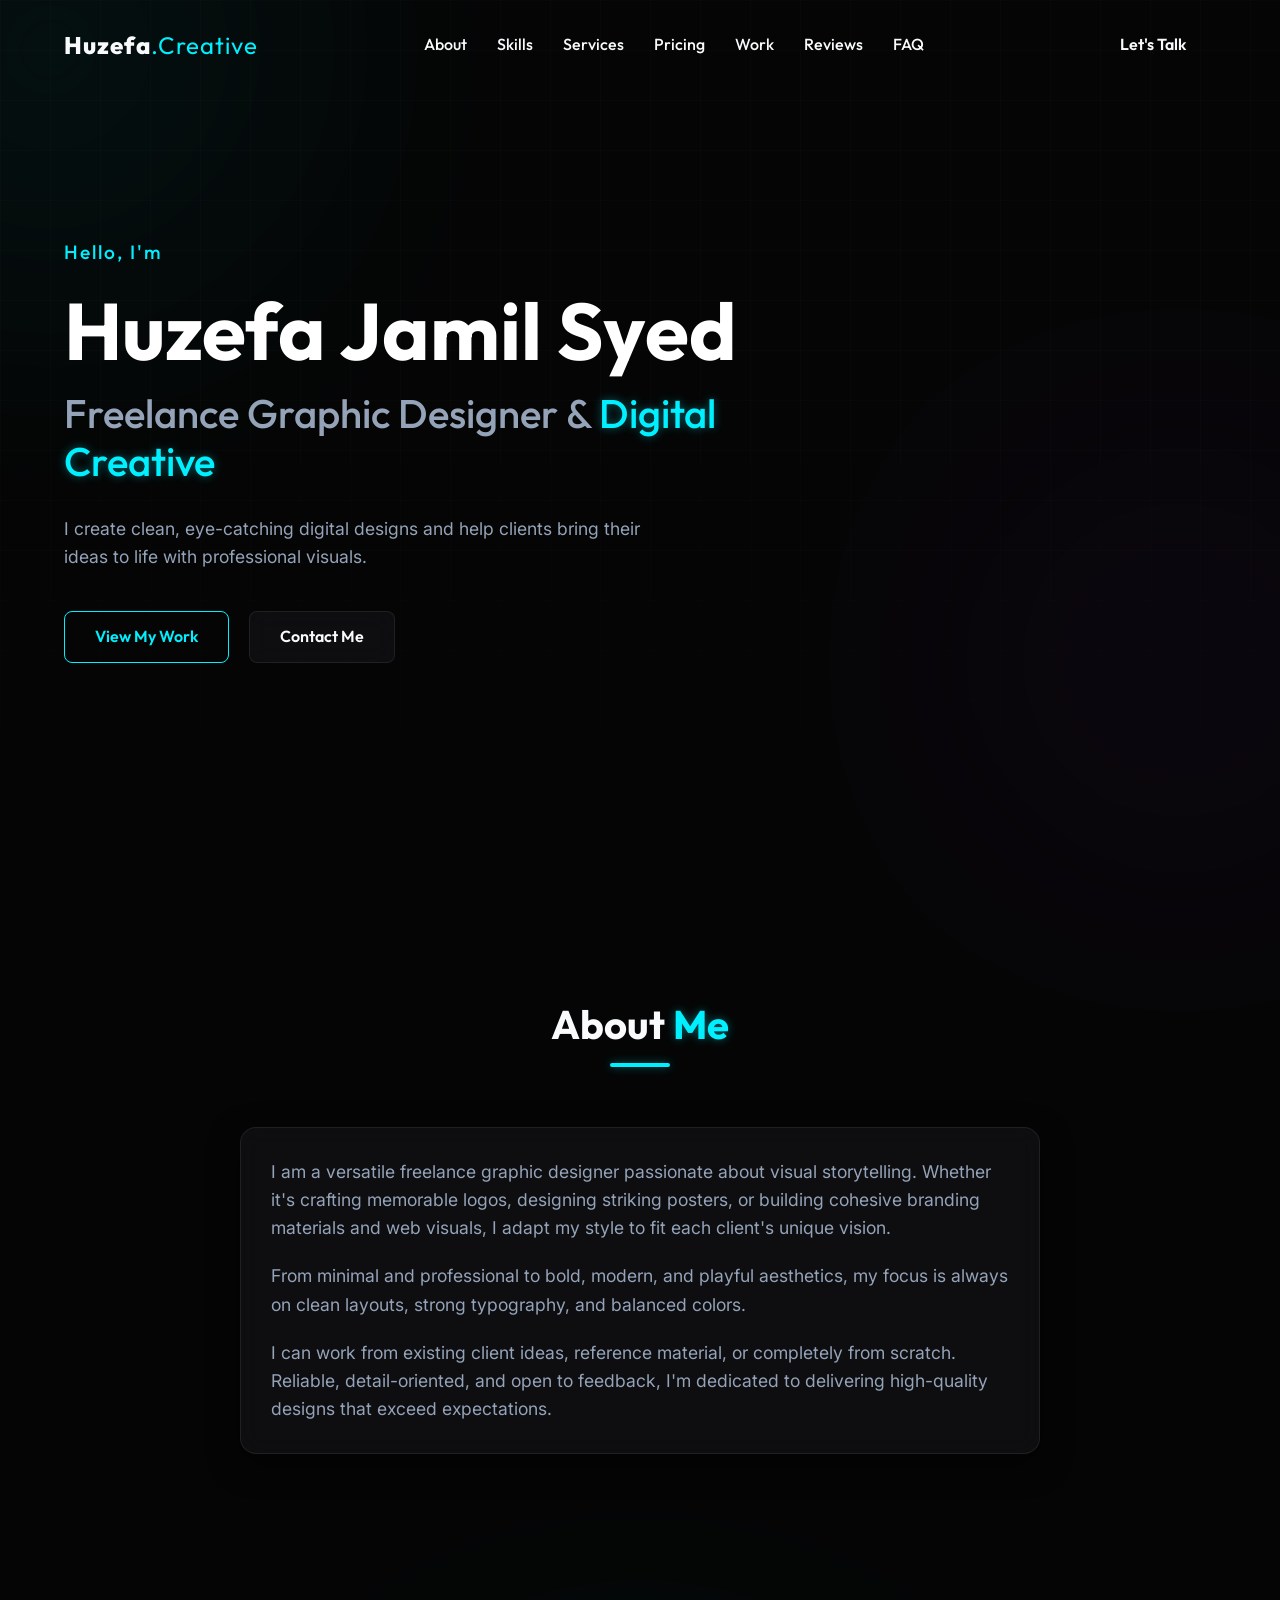
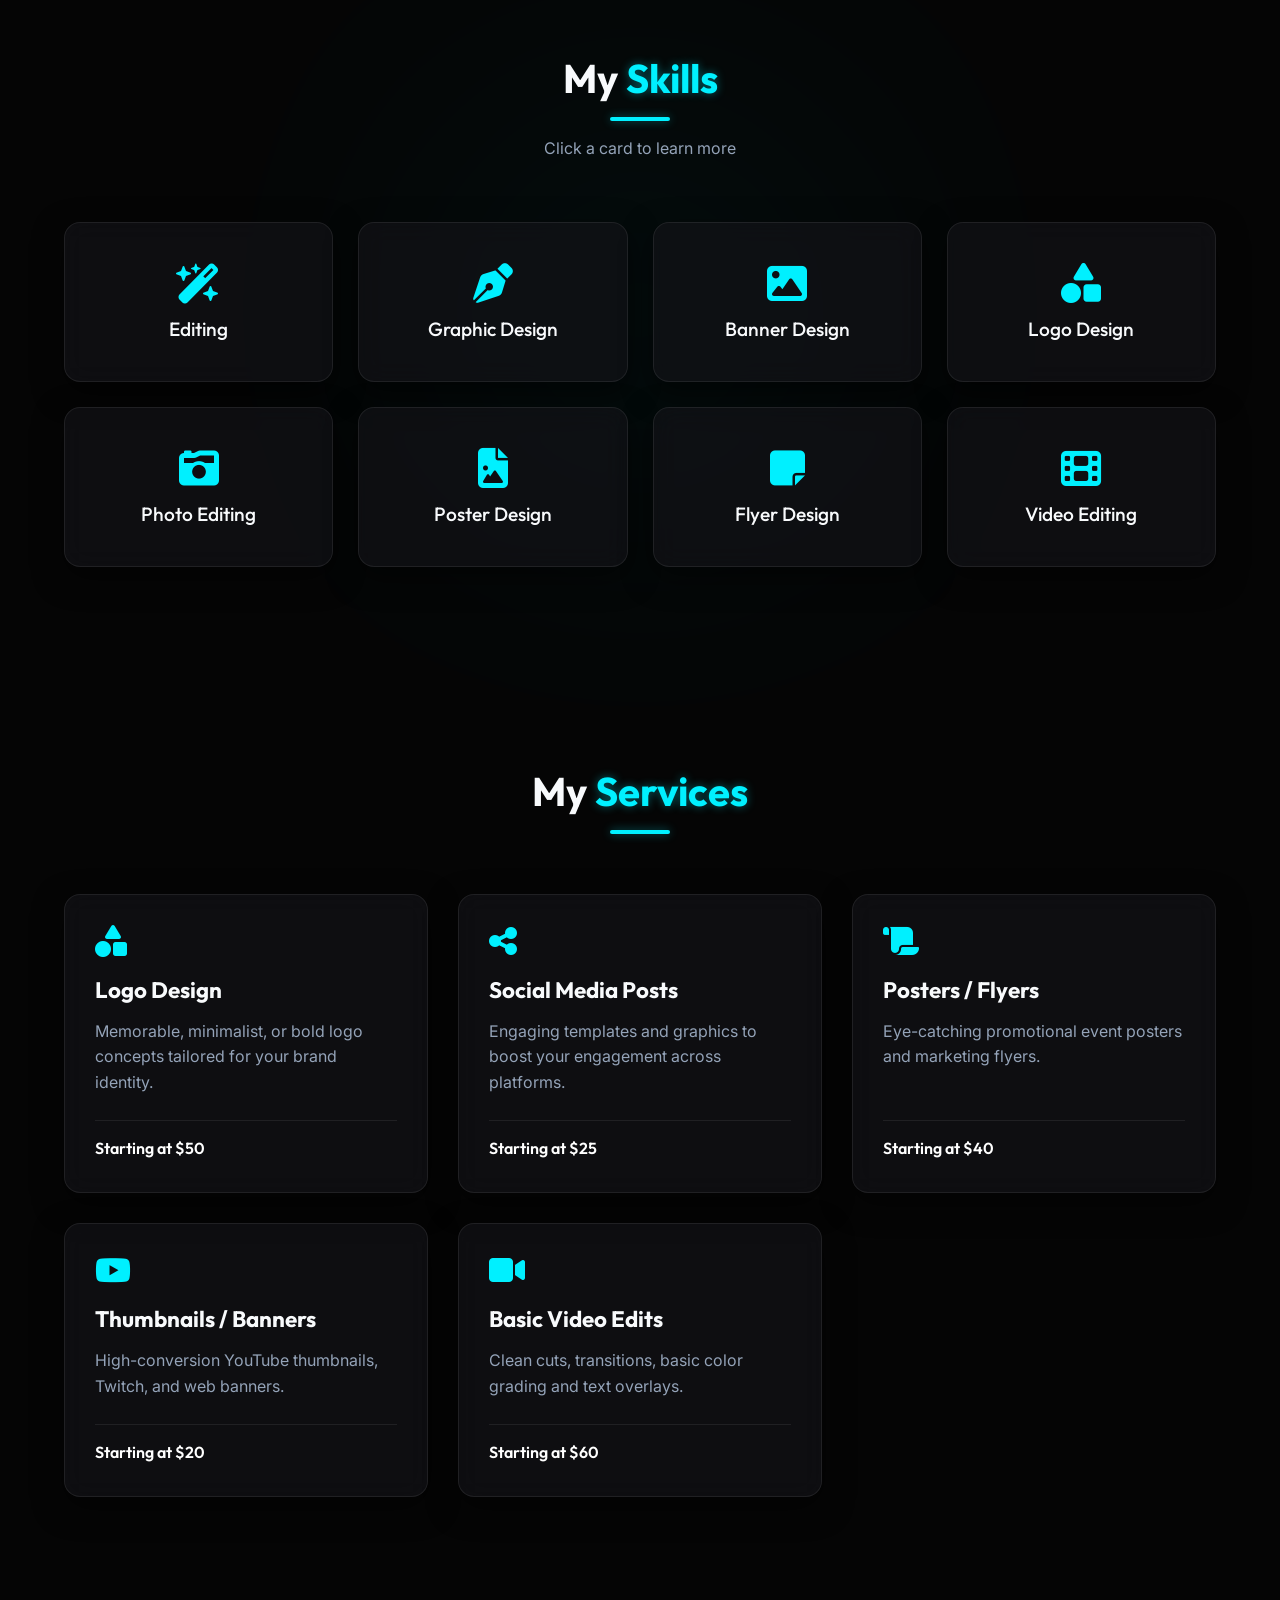
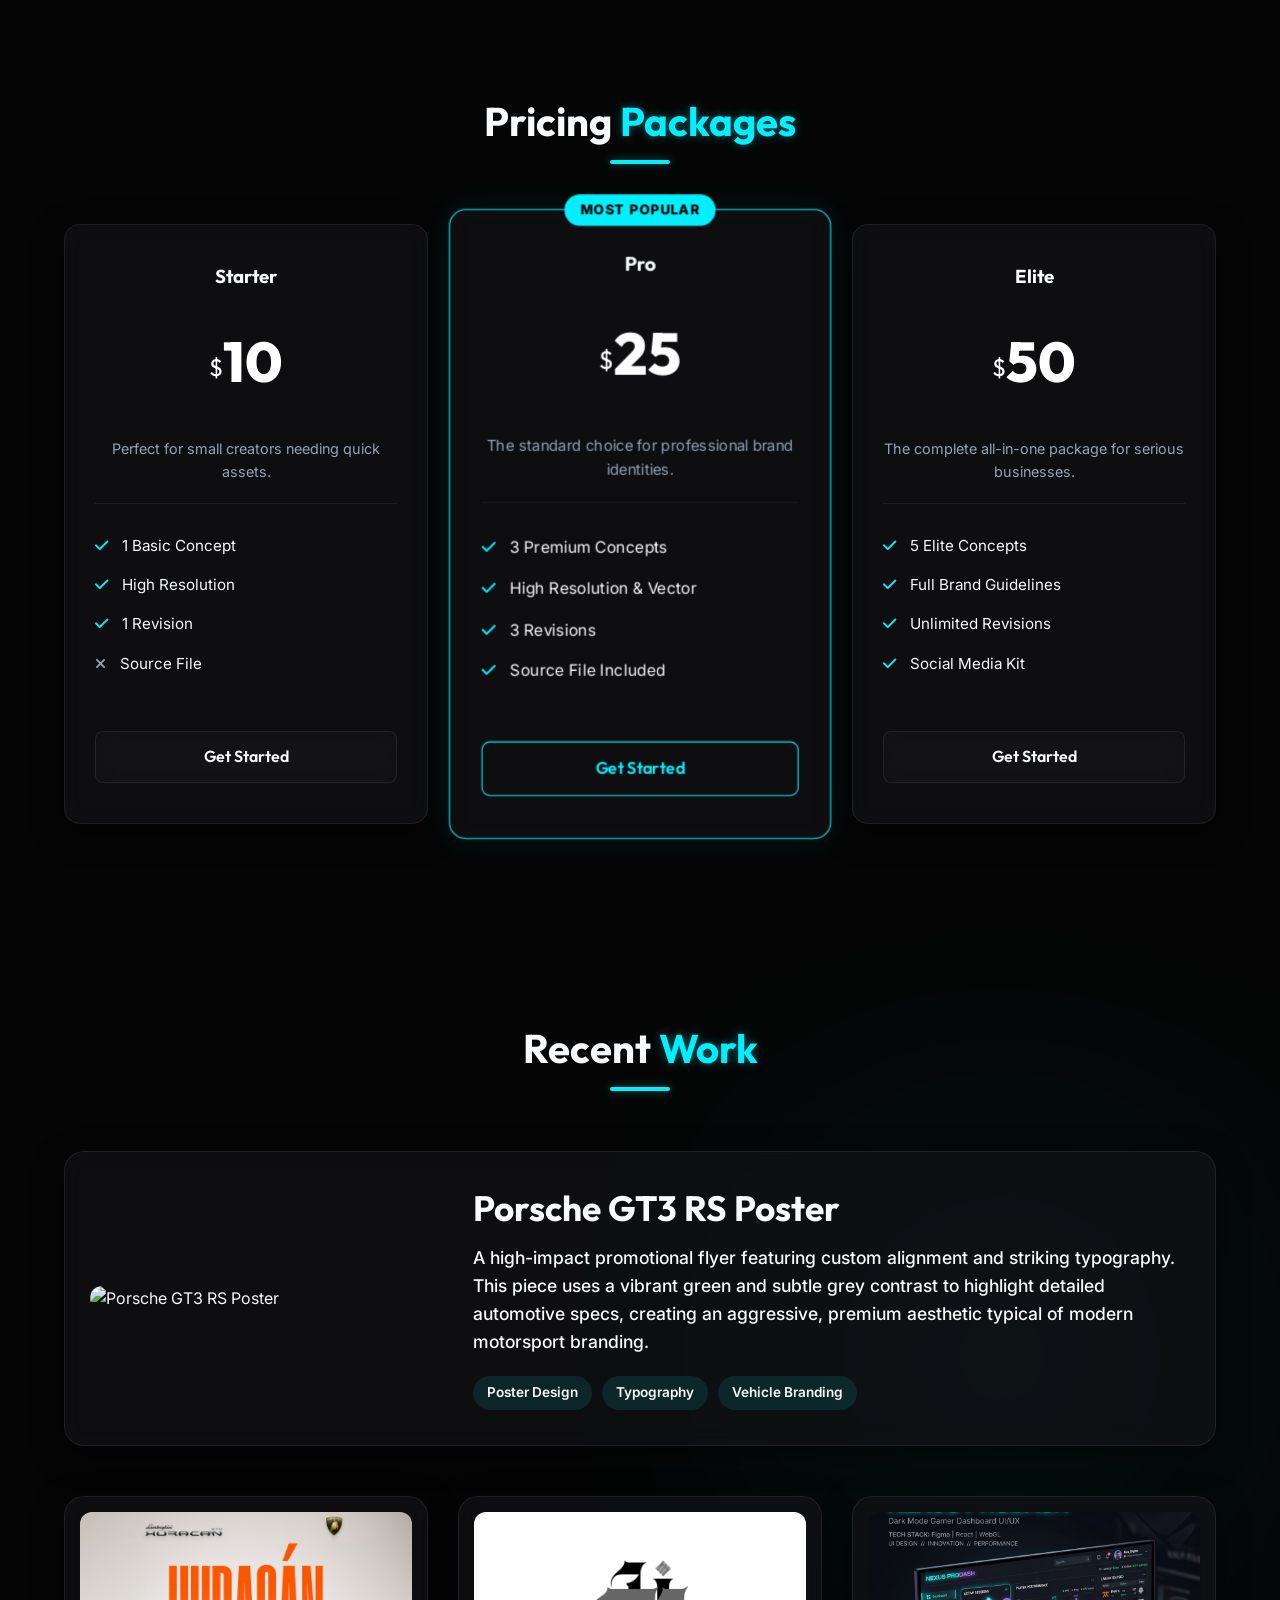
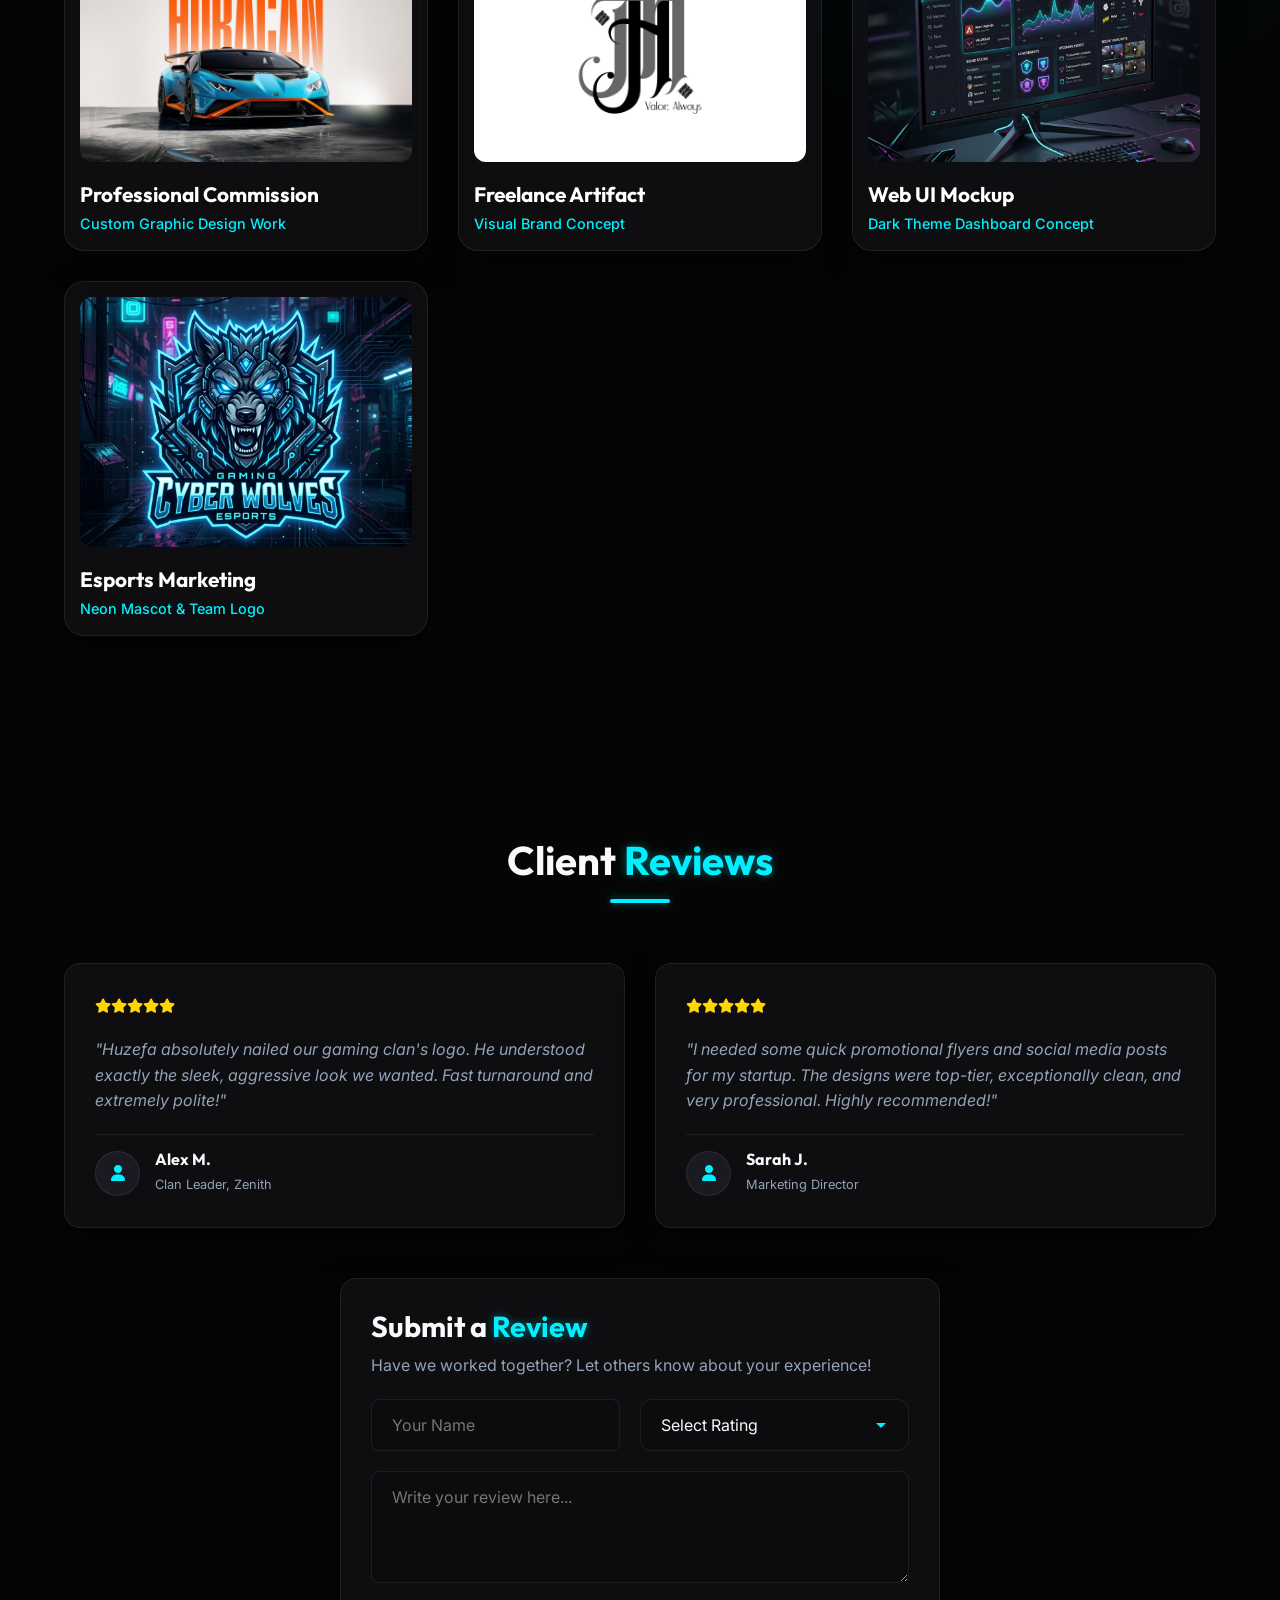
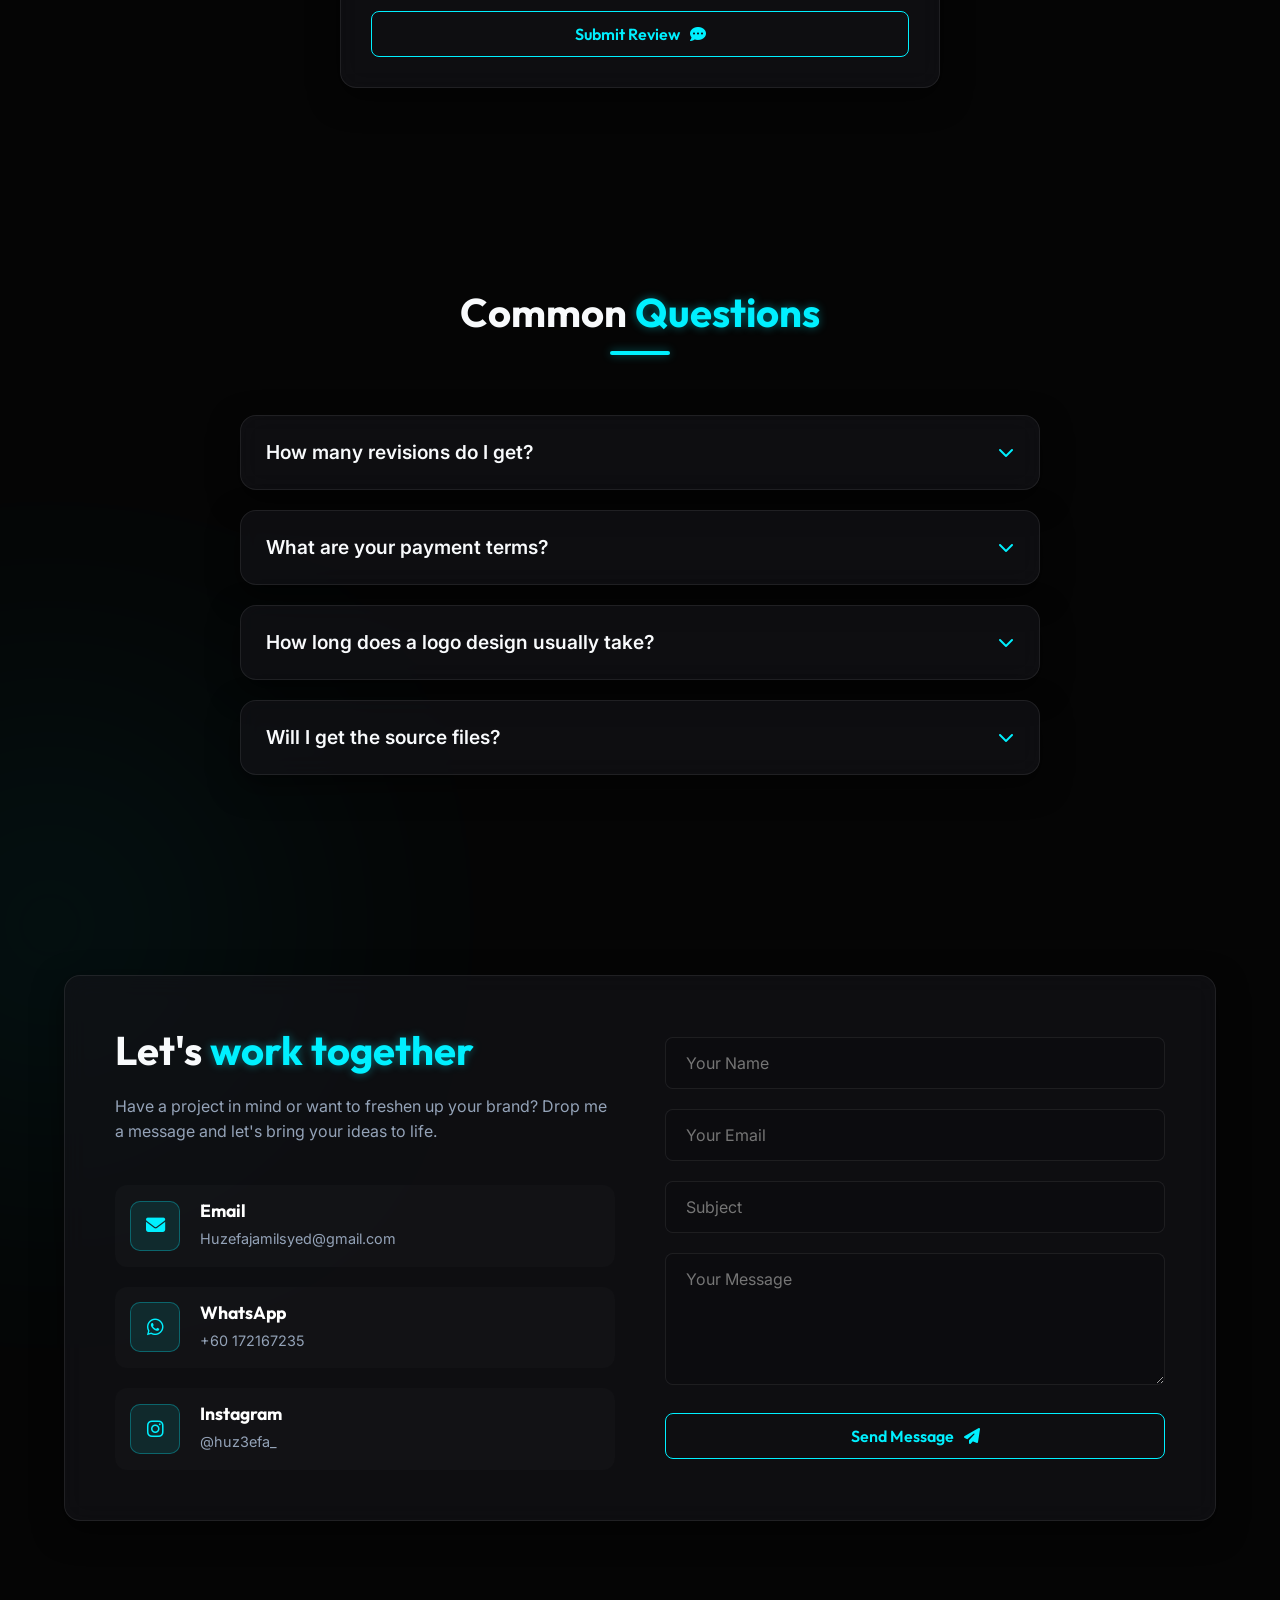
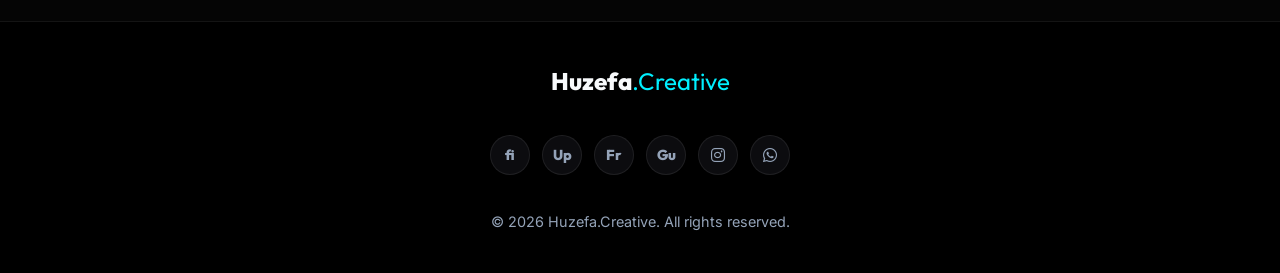
==== commit 2e4cd321: "Add files via upload added porsche" ====
--- a/index.html
+++ b/index.html
@@ -256,6 +256,20 @@
                 </div>
                 <!-- We will use placeholders with cool tech styling -->
                 <div class="portfolio-grid">
+                    <!-- Featured Custom Alignment Project -->
+                    <div class="portfolio-item glass-panel reveal" style="grid-column: 1 / -1; display: flex; flex-wrap: wrap; gap: 20px; align-items: center; padding: 25px; margin-bottom: 20px;">
+                        <img src="porsche-gt3rs.png" class="portfolio-img" alt="Porsche GT3 RS Poster" style="flex: 1; min-width: 250px; max-width: 400px; object-fit: contain; border-radius: 12px; height: auto; margin: 0 auto; display: block;">
+                        <div class="portfolio-info" style="flex: 2; min-width: 280px; text-align: left; padding: 10px;">
+                            <h3 style="font-size: 2.2rem; color: var(--cyan); margin-bottom: 15px; font-weight: 700;">Porsche GT3 RS Poster</h3>
+                            <p style="font-size: 1.1rem; line-height: 1.6; color: var(--text-main); margin-bottom: 20px;">A high-impact promotional flyer featuring custom alignment and striking typography. This piece uses a vibrant green and subtle grey contrast to highlight detailed automotive specs, creating an aggressive, premium aesthetic typical of modern motorsport branding.</p>
+                            <div style="display: flex; gap: 10px; flex-wrap: wrap;">
+                                <span style="background: rgba(0, 240, 255, 0.1); border: 1px solid var(--cyan); padding: 6px 14px; border-radius: 20px; font-size: 0.85rem; font-weight: 600; color: var(--cyan);">Poster Design</span>
+                                <span style="background: rgba(0, 240, 255, 0.1); border: 1px solid var(--cyan); padding: 6px 14px; border-radius: 20px; font-size: 0.85rem; font-weight: 600; color: var(--cyan);">Typography</span>
+                                <span style="background: rgba(0, 240, 255, 0.1); border: 1px solid var(--cyan); padding: 6px 14px; border-radius: 20px; font-size: 0.85rem; font-weight: 600; color: var(--cyan);">Vehicle Branding</span>
+                            </div>
+                        </div>
+                    </div>
+                    
                     <div class="portfolio-item glass-panel reveal">
                         <img src="project1.jpg" class="portfolio-img" alt="Project 1" style="width: 100%; object-fit: cover; display: block; border-radius: 12px; height: 250px; margin-bottom: 20px;">
                         <div class="portfolio-info">
@@ -471,7 +485,7 @@
                 <a href="https://instagram.com/huz3efa_" target="_blank" title="Instagram"><i class="fa-brands fa-instagram"></i></a>
                 <a href="https://wa.me/60172167235" target="_blank" title="WhatsApp"><i class="fa-brands fa-whatsapp"></i></a>
             </div>
-            <p class="copyright">&copy; <span id="year"></span> Huzefa Jamil Syed. All rights reserved.</p>
+            <p class="copyright">&copy; <span id="year"></span> Huzefa.Creative. All rights reserved.</p>
         </div>
     </footer>
 
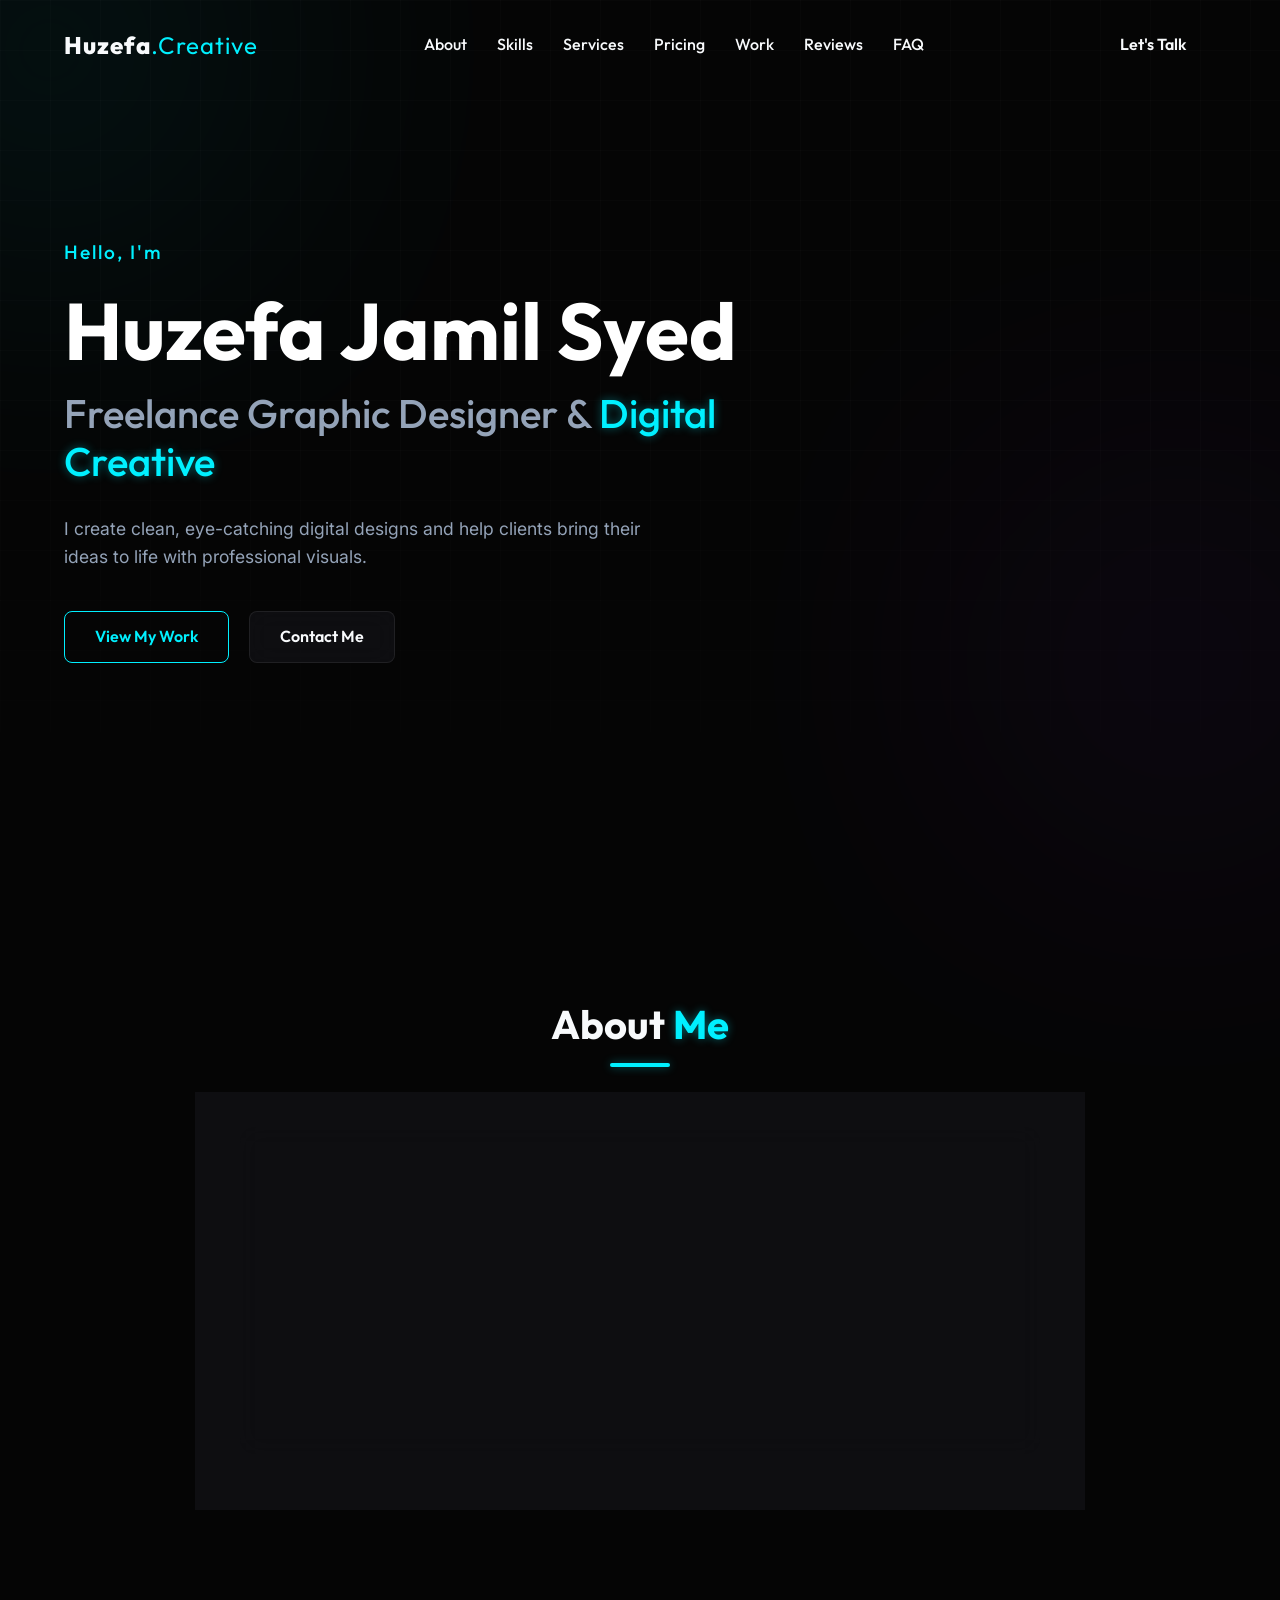
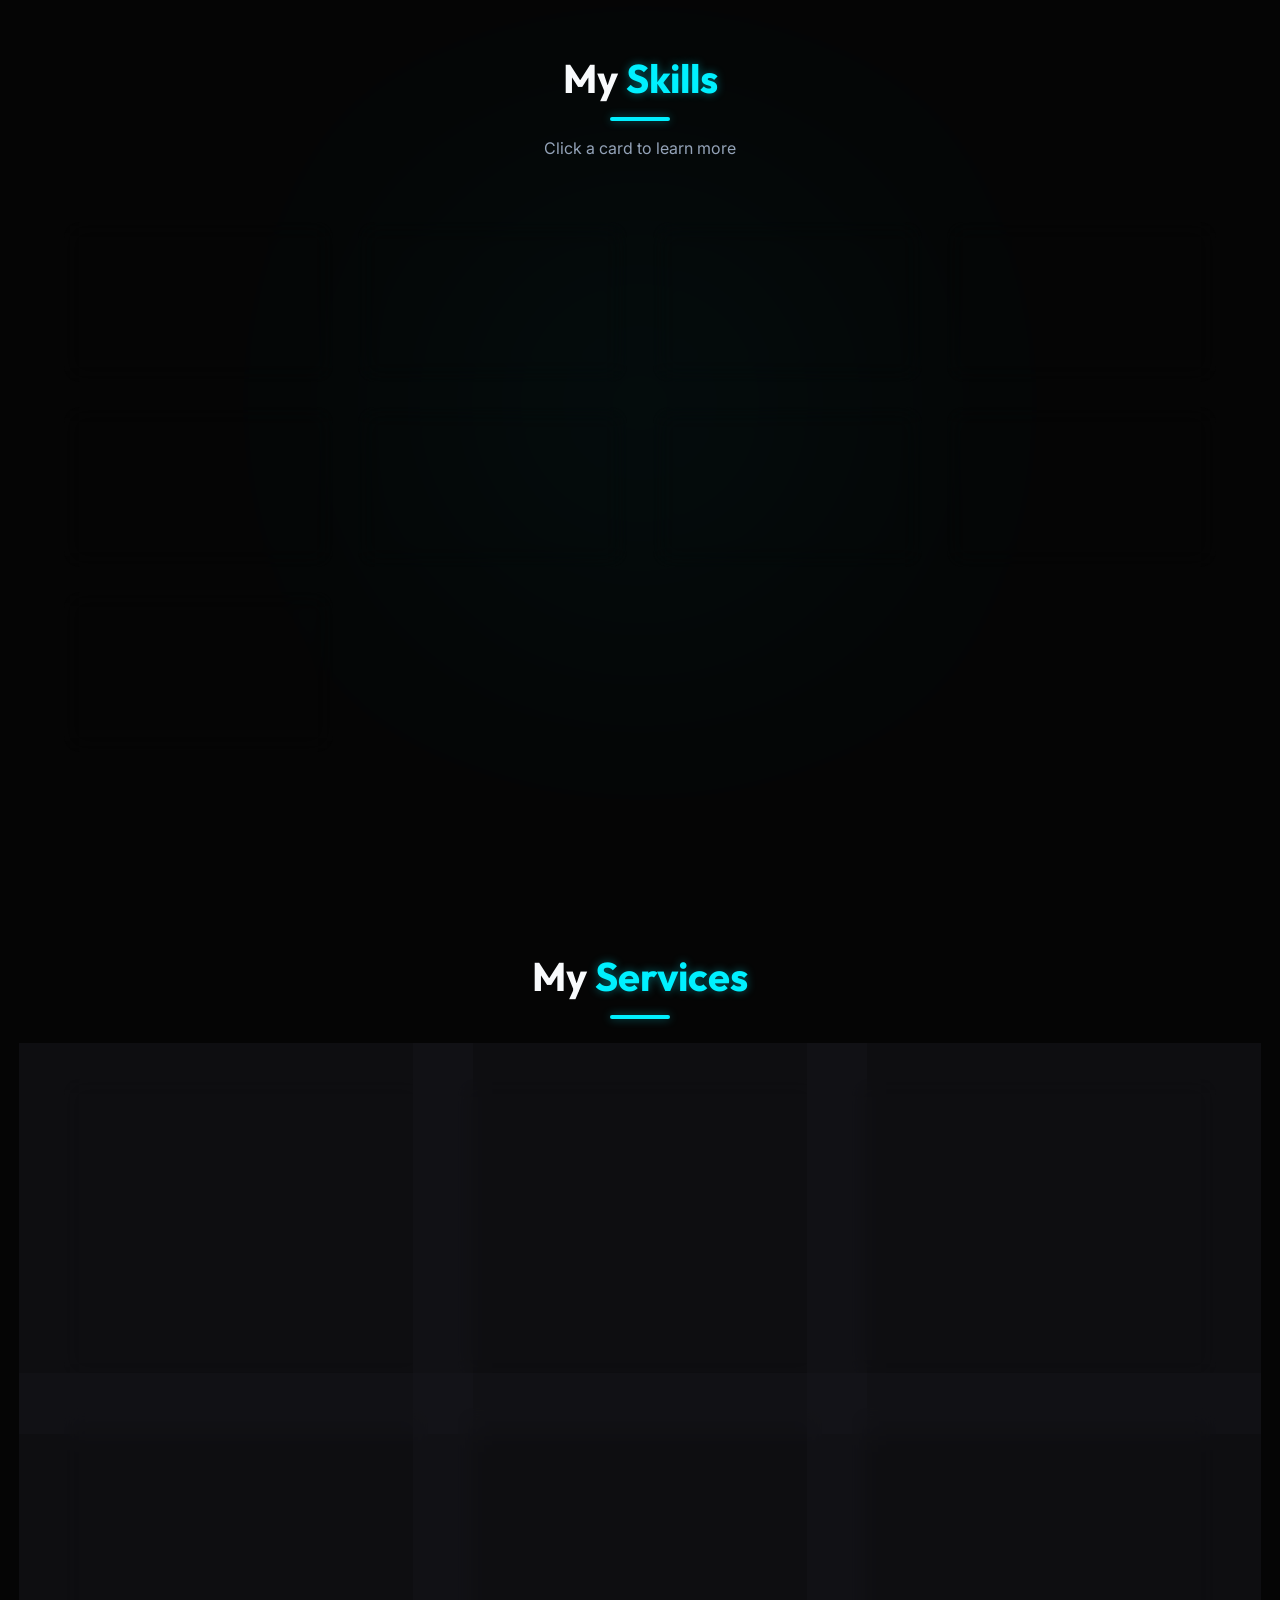
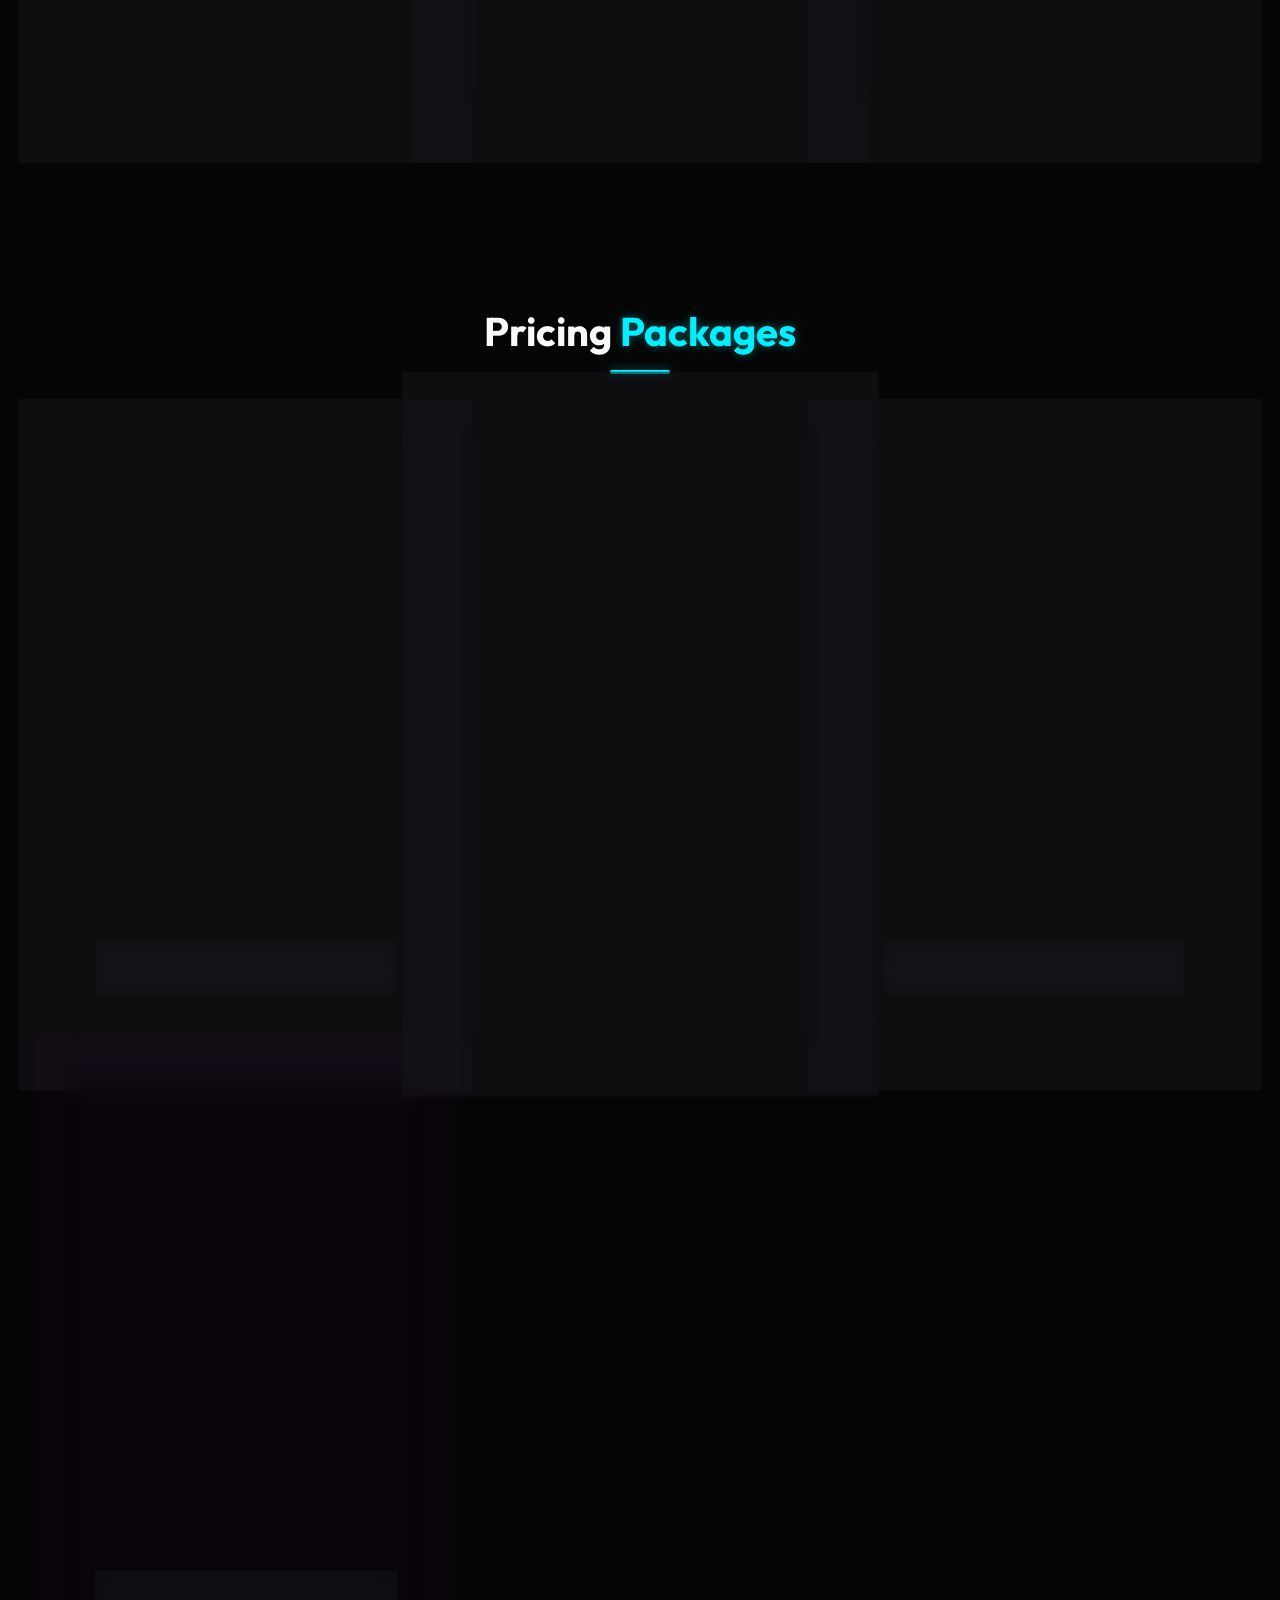
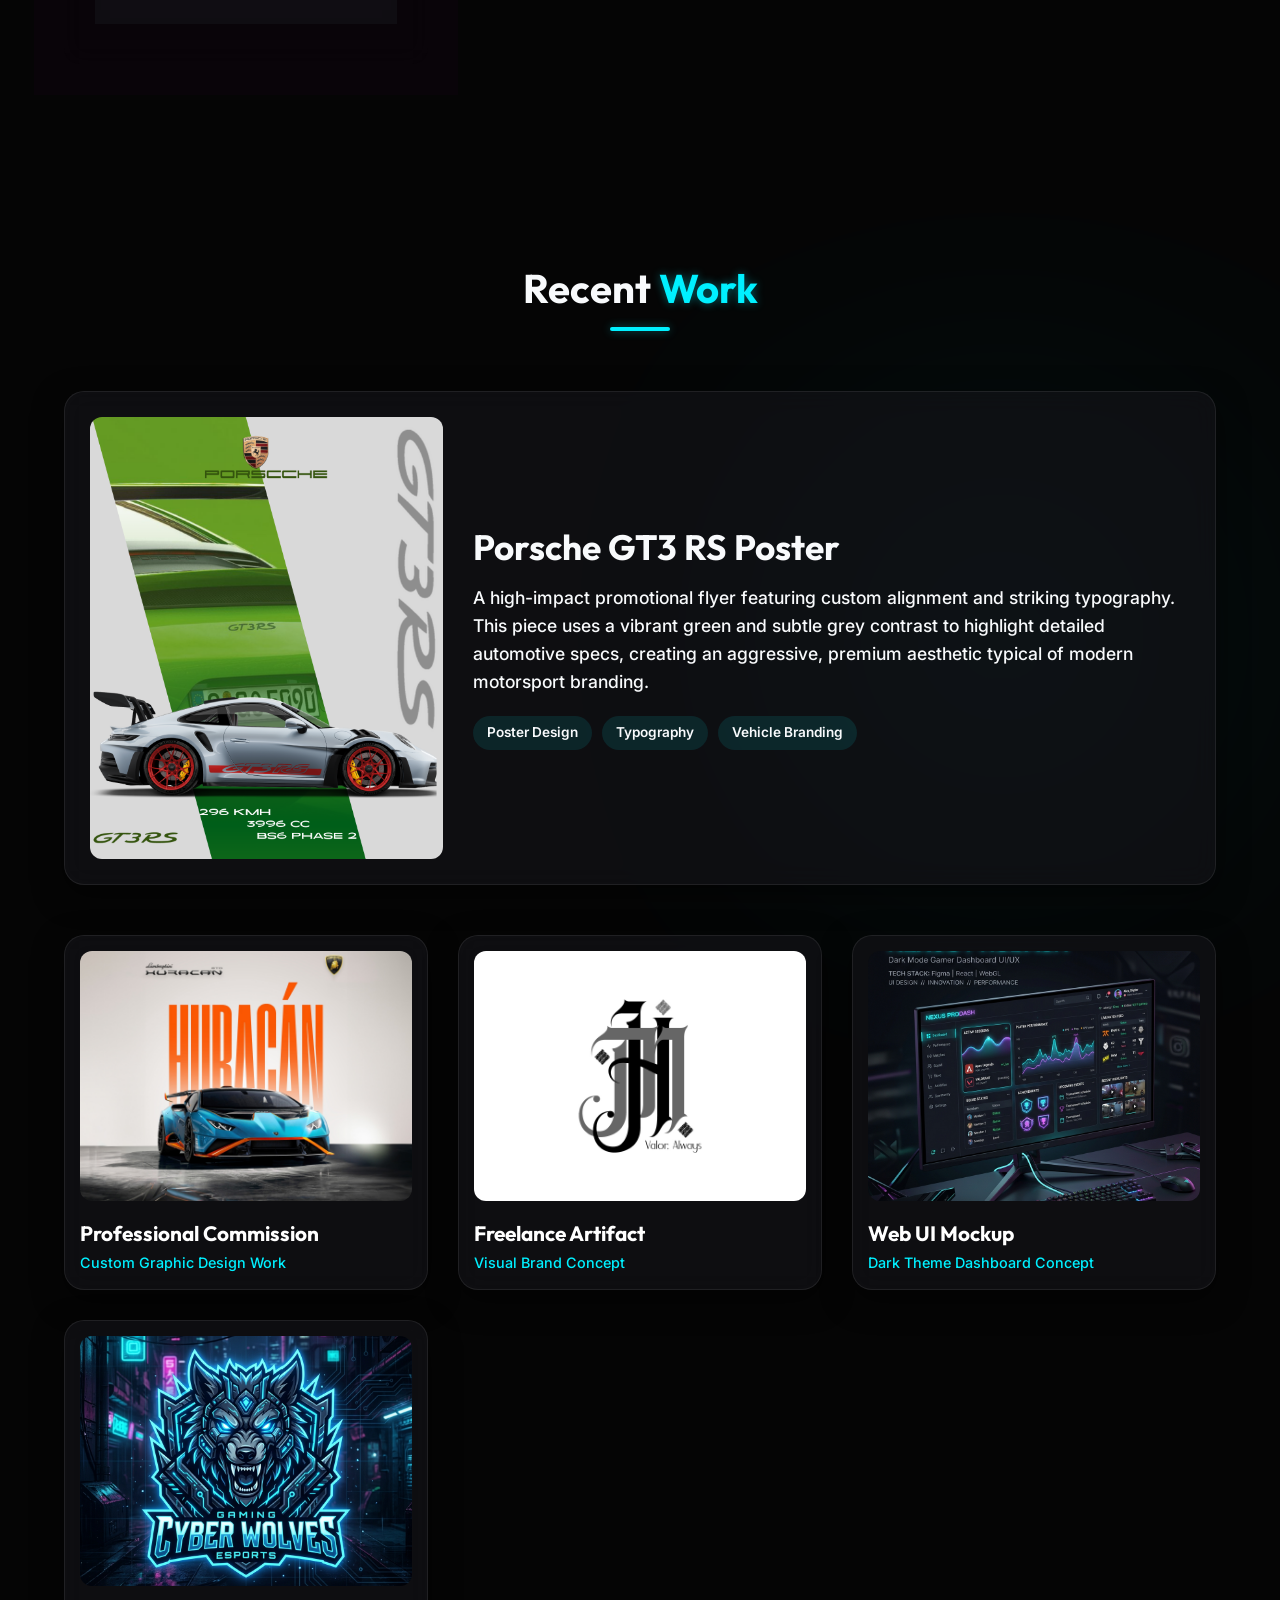
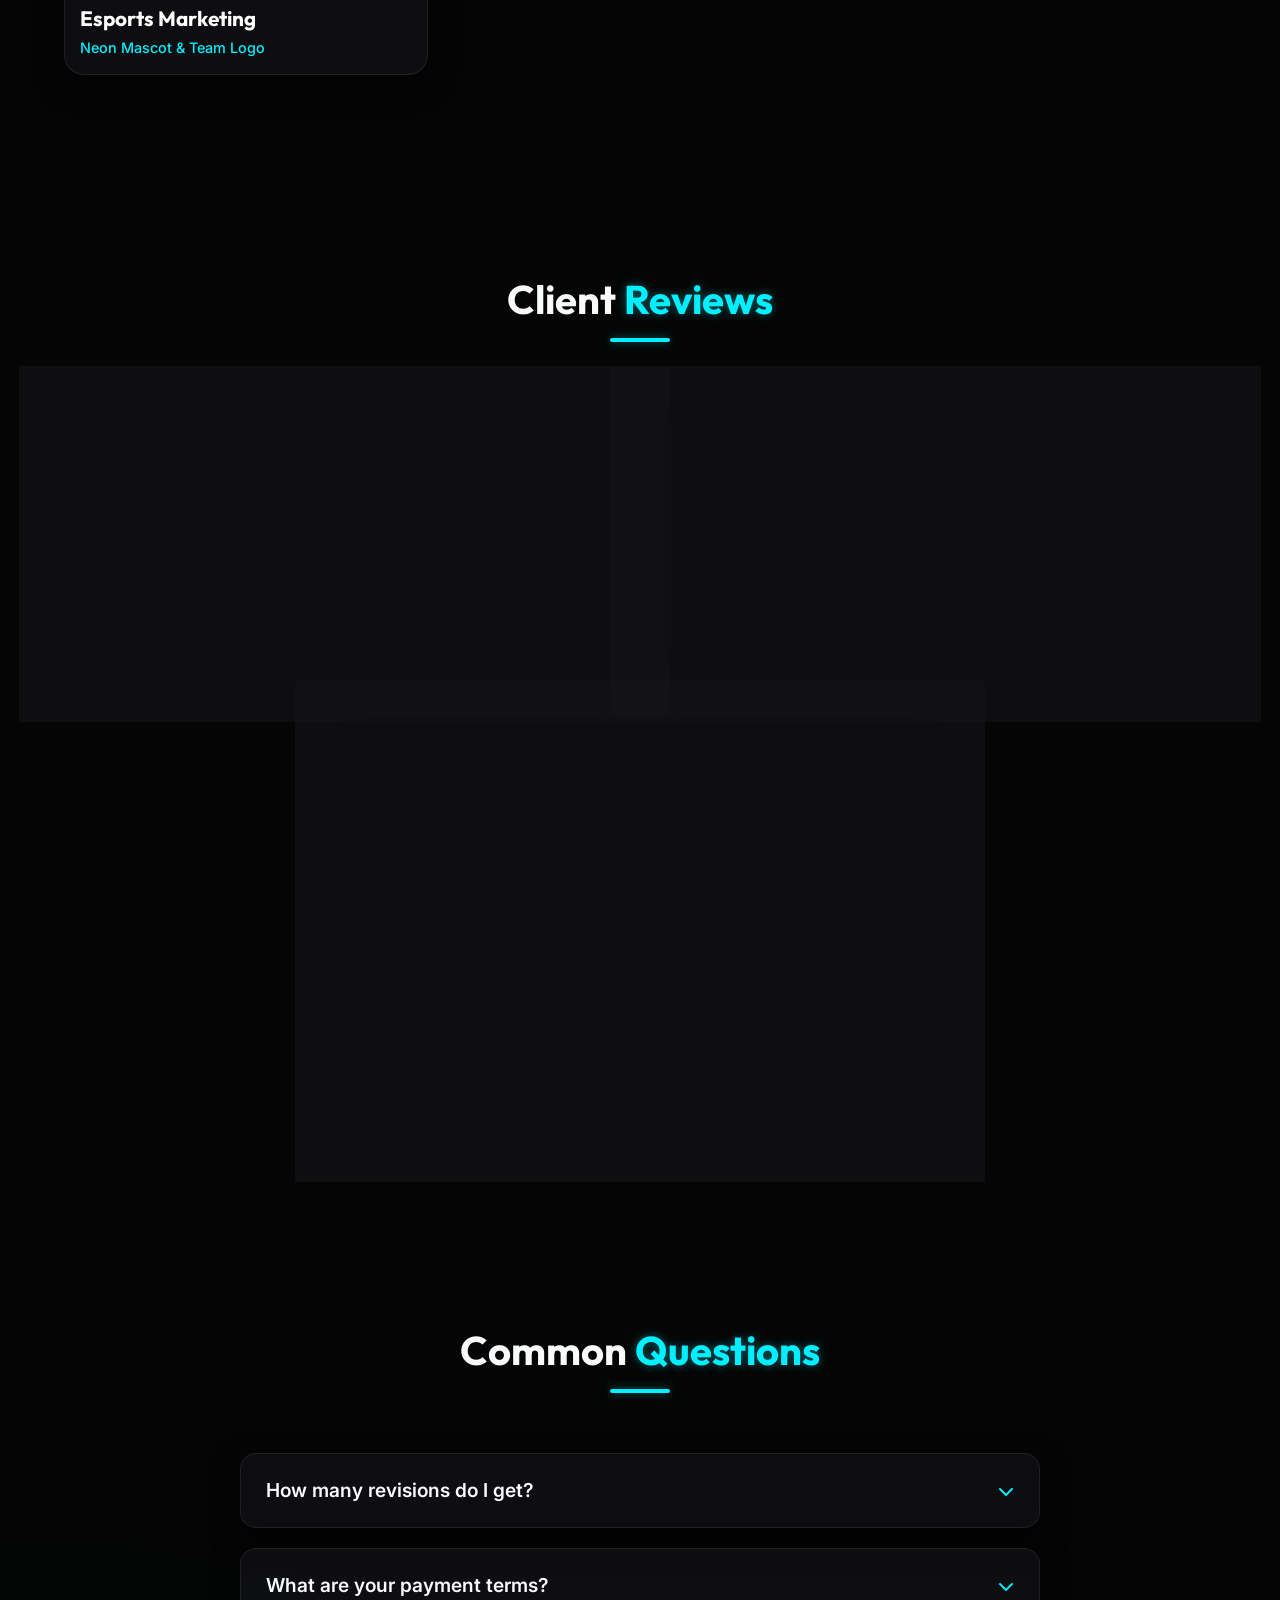
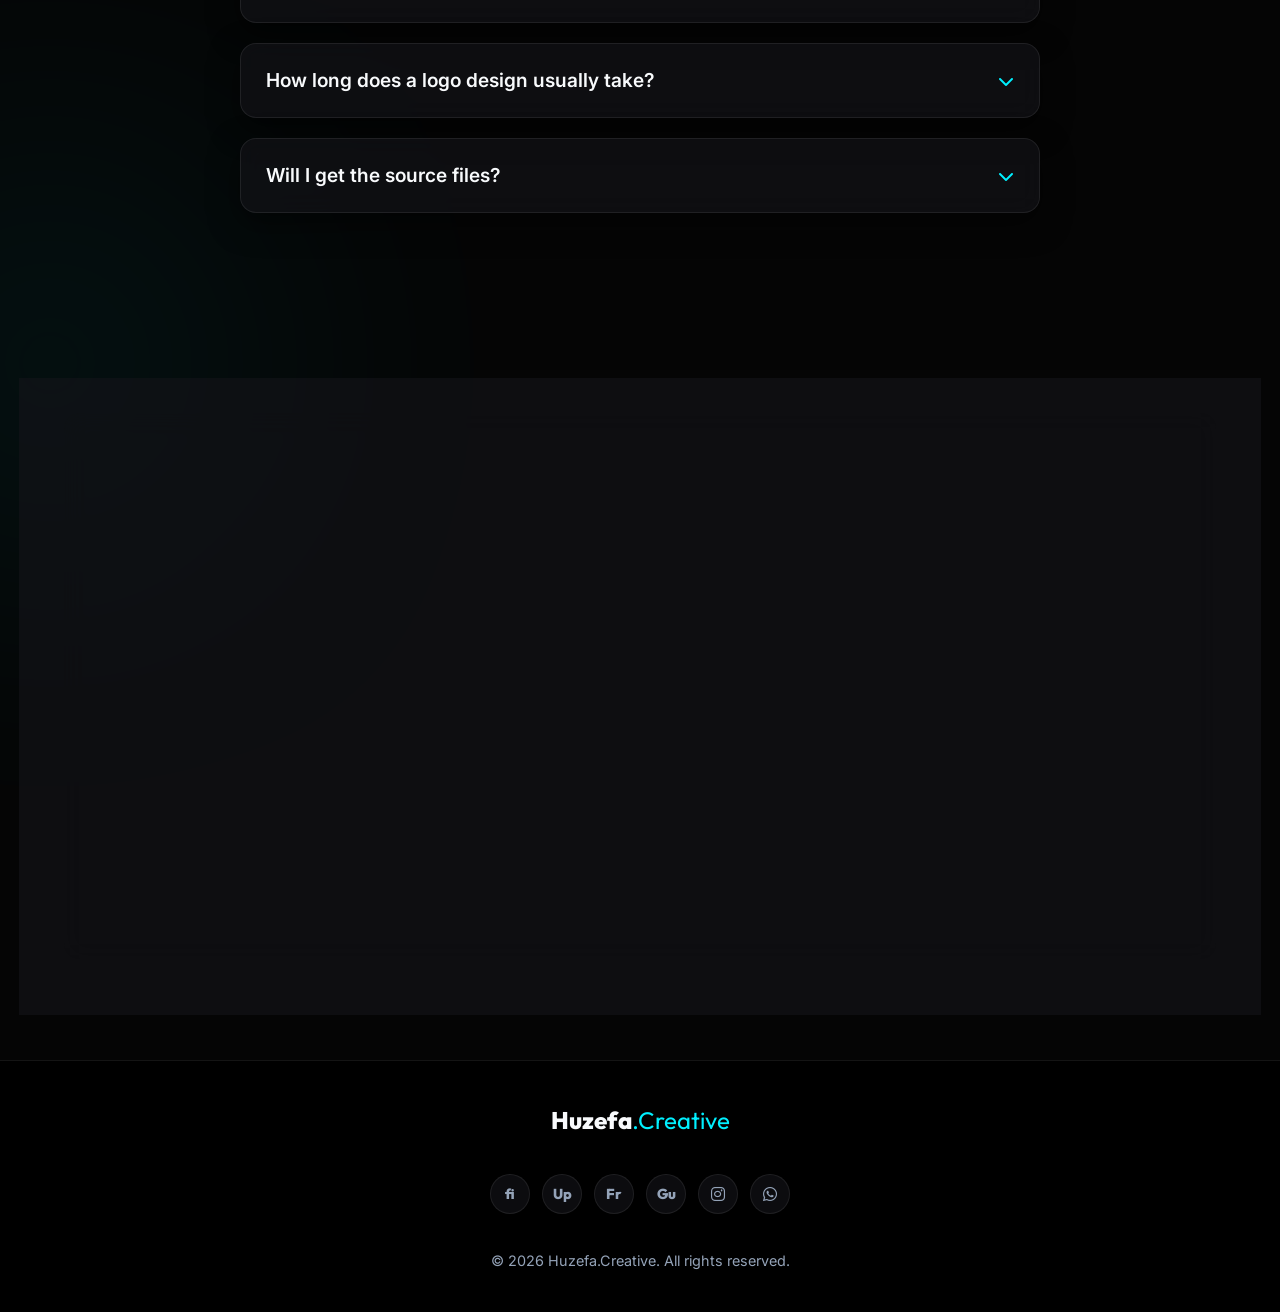
==== commit f861834c: "Add files via upload" ====
--- a/index.html
+++ b/index.html
@@ -145,6 +145,10 @@
                         <i class="fa-solid fa-film icon"></i>
                         <h3>Video Editing</h3>
                     </div>
+                    <div class="skill-card glass-panel reveal" data-skill="web-dev" style="transition-delay: 0.8s">
+                        <i class="fa-solid fa-code icon"></i>
+                        <h3>Web Development</h3>
+                    </div>
                 </div>
             </div>
         </section>
@@ -161,31 +165,37 @@
                         <i class="fa-solid fa-shapes icon"></i>
                         <h3>Logo Design</h3>
                         <p>Memorable, minimalist, or bold logo concepts tailored for your brand identity.</p>
-                        <span class="price">Starting at $50</span>
+                        <span class="price">Starting at RM 10</span>
                     </div>
                     <div class="service-card glass-panel reveal" style="transition-delay: 0.1s">
                         <i class="fa-solid fa-share-nodes icon"></i>
                         <h3>Social Media Posts</h3>
                         <p>Engaging templates and graphics to boost your engagement across platforms.</p>
-                        <span class="price">Starting at $25</span>
+                        <span class="price">Starting at RM 5</span>
                     </div>
                     <div class="service-card glass-panel reveal" style="transition-delay: 0.2s">
                         <i class="fa-solid fa-scroll icon"></i>
                         <h3>Posters / Flyers</h3>
                         <p>Eye-catching promotional event posters and marketing flyers.</p>
-                        <span class="price">Starting at $40</span>
+                        <span class="price">Starting at RM 10</span>
                     </div>
                     <div class="service-card glass-panel reveal" style="transition-delay: 0.3s">
                         <i class="fa-brands fa-youtube icon"></i>
                         <h3>Thumbnails / Banners</h3>
                         <p>High-conversion YouTube thumbnails, Twitch, and web banners.</p>
-                        <span class="price">Starting at $20</span>
+                        <span class="price">Starting at RM 5</span>
                     </div>
                     <div class="service-card glass-panel reveal" style="transition-delay: 0.4s">
                         <i class="fa-solid fa-video icon"></i>
                         <h3>Basic Video Edits</h3>
                         <p>Clean cuts, transitions, basic color grading and text overlays.</p>
-                        <span class="price">Starting at $60</span>
+                        <span class="price">Starting at RM 15</span>
+                    </div>
+                    <div class="service-card glass-panel reveal" style="transition-delay: 0.5s">
+                        <i class="fa-solid fa-laptop-code icon"></i>
+                        <h3>Website Development</h3>
+                        <p>Building responsive, modern landing pages and portfolios that look great on any device.</p>
+                        <span class="price">Starting at RM 20</span>
                     </div>
                 </div>
             </div>
@@ -202,14 +212,14 @@
                     <div class="pricing-card glass-panel reveal">
                         <h3>Starter</h3>
                         <div class="price-tag">
-                            <span class="currency">$</span><span class="amount">10</span>
-                        </div>
-                        <p class="pricing-desc">Perfect for small creators needing quick assets.</p>
+                            <span class="currency">RM</span><span class="amount">5</span>
+                        </div>
+                        <p class="pricing-desc">Perfect for small creators needing high-quality quick assets.</p>
                         <ul class="pricing-features">
-                            <li><i class="fa-solid fa-check"></i> 1 Basic Concept</li>
+                            <li><i class="fa-solid fa-check"></i> 1 Premium Concept</li>
                             <li><i class="fa-solid fa-check"></i> High Resolution</li>
-                            <li><i class="fa-solid fa-check"></i> 1 Revision</li>
-                            <li><i class="fa-solid fa-xmark" style="color: var(--text-muted);"></i> Source File</li>
+                            <li><i class="fa-solid fa-check"></i> 2 Revisions</li>
+                            <li><i class="fa-solid fa-check" style="color: var(--primary);"></i> Source File</li>
                         </ul>
                         <a href="#contact" class="btn btn-secondary" style="width: 100%;">Get Started</a>
                     </div>
@@ -217,30 +227,46 @@
                         <div class="popular-badge">Most Popular</div>
                         <h3>Pro</h3>
                         <div class="price-tag">
-                            <span class="currency">$</span><span class="amount">25</span>
-                        </div>
-                        <p class="pricing-desc">The standard choice for professional brand identities.</p>
+                            <span class="currency">RM</span><span class="amount">10</span>
+                        </div>
+                        <p class="pricing-desc">The industry standard choice for professional branding.</p>
                         <ul class="pricing-features">
                             <li><i class="fa-solid fa-check"></i> 3 Premium Concepts</li>
                             <li><i class="fa-solid fa-check"></i> High Resolution & Vector</li>
-                            <li><i class="fa-solid fa-check"></i> 3 Revisions</li>
-                            <li><i class="fa-solid fa-check"></i> Source File Included</li>
+                            <li><i class="fa-solid fa-check"></i> 5 Revisions</li>
+                            <li><i class="fa-solid fa-check"></i> Full Source Files</li>
                         </ul>
                         <a href="#contact" class="btn btn-primary" style="width: 100%;">Get Started</a>
                     </div>
                     <div class="pricing-card glass-panel reveal" style="transition-delay: 0.2s">
                         <h3>Elite</h3>
                         <div class="price-tag">
-                            <span class="currency">$</span><span class="amount">50</span>
-                        </div>
-                        <p class="pricing-desc">The complete all-in-one package for serious businesses.</p>
+                            <span class="currency">RM</span><span class="amount">15</span>
+                        </div>
+                        <p class="pricing-desc">The complete premium experience for serious businesses.</p>
                         <ul class="pricing-features">
                             <li><i class="fa-solid fa-check"></i> 5 Elite Concepts</li>
-                            <li><i class="fa-solid fa-check"></i> Full Brand Guidelines</li>
+                            <li><i class="fa-solid fa-check"></i> Full Brand Identity</li>
                             <li><i class="fa-solid fa-check"></i> Unlimited Revisions</li>
-                            <li><i class="fa-solid fa-check"></i> Social Media Kit</li>
+                            <li><i class="fa-solid fa-check"></i> Social Media Brand Kit</li>
                         </ul>
                         <a href="#contact" class="btn btn-secondary" style="width: 100%;">Get Started</a>
+                    </div>
+                    <!-- Special Bundle Deal -->
+                    <div class="pricing-card glass-panel deal-card reveal" style="transition-delay: 0.3s; border-color: #ff00ff; box-shadow: 0 0 20px rgba(255, 0, 255, 0.15);">
+                        <div class="popular-badge" style="background: #ff00ff;">Limited Offer</div>
+                        <h3>Video Bundle</h3>
+                        <div class="price-tag">
+                            <span class="currency">RM</span><span class="amount">20</span>
+                        </div>
+                        <p class="pricing-desc">Everything you need for a viral video in one package.</p>
+                        <ul class="pricing-features">
+                            <li><i class="fa-solid fa-video" style="color: #ff00ff;"></i> Premium Video Edit</li>
+                            <li><i class="fa-solid fa-plus" style="color: #ff00ff;"></i> <strong>FREE</strong> Custom Thumbnail</li>
+                            <li><i class="fa-solid fa-check"></i> 4K Quality Rendering</li>
+                            <li><i class="fa-solid fa-check"></i> Fast 48h Delivery</li>
+                        </ul>
+                        <a href="#contact" class="btn btn-secondary" style="width: 100%; border-color: #ff00ff; color: #fff;">Claim Offer</a>
                     </div>
                 </div>
             </div>
@@ -346,7 +372,7 @@
                     <div class="contact-form">
                         <h3 style="font-size: 1.8rem; margin-bottom: 10px; font-family: var(--font-heading);">Submit a <span class="cyan-text">Review</span></h3>
                         <p style="color: var(--text-muted); margin-bottom: 20px;">Have we worked together? Let others know about your experience!</p>
-                        <form id="review-form" name="reviews" method="POST" data-netlify="true">
+                        <form id="review-form" name="reviews" method="POST" action="https://formspree.io/f/YOUR_ID">
                             <div class="form-group" style="display: flex; gap: 20px; flex-wrap: wrap;">
                                 <style>#review-form select option { background-color: #0a0a0f; color: #f8fafc; }</style>
                                 <input type="text" name="client_name" placeholder="Your Name" required style="flex: 1; min-width: 200px;">
@@ -452,7 +478,7 @@
                     </div>
                     
                     <div class="contact-form">
-                        <form id="portfolio-form" name="contact" method="POST" data-netlify="true">
+                        <form id="portfolio-form" name="contact" method="POST" action="https://formspree.io/f/YOUR_ID">
                             <div class="form-group">
                                 <input type="text" name="name" id="name" placeholder="Your Name" required>
                             </div>
@@ -509,6 +535,18 @@
         <img class="lightbox-img" src="" alt="Full Screen Portfolio Image">
     </div>
 
+    <!-- Form Success Modal -->
+    <div class="form-success-overlay" id="formSuccessModal">
+        <div class="form-success-card">
+            <div class="success-icon">
+                <i class="fa-solid fa-circle-check"></i>
+            </div>
+            <h3>Submission Received!</h3>
+            <p>Thank you for reaching out. I have received your message and will get back to you as soon as possible!</p>
+            <button class="btn btn-primary btn-success-close">Awesome!</button>
+        </div>
+    </div>
+
     <!-- Scripts -->
     <script src="js/main.js"></script>
 </body>
--- a/css/style.css
+++ b/css/style.css
@@ -458,7 +458,7 @@
 ========================================= */
 .services-grid {
     display: grid;
-    grid-template-columns: repeat(auto-fill, minmax(300px, 1fr));
+    grid-template-columns: repeat(auto-fill, minmax(min(100%, 300px), 1fr));
     gap: 30px;
 }
 
@@ -497,7 +497,7 @@
 ========================================= */
 .portfolio-grid {
     display: grid;
-    grid-template-columns: repeat(auto-fill, minmax(350px, 1fr));
+    grid-template-columns: repeat(auto-fill, minmax(min(100%, 350px), 1fr));
     gap: 30px;
 }
 
@@ -576,7 +576,7 @@
 ========================================= */
 .testimonials-grid {
     display: grid;
-    grid-template-columns: repeat(auto-fit, minmax(350px, 1fr));
+    grid-template-columns: repeat(auto-fit, minmax(min(100%, 350px), 1fr));
     gap: 30px;
 }
 
@@ -722,6 +722,68 @@
     background: rgba(10, 10, 15, 0.8);
 }
 
+/* Success Notification Styles */
+.form-success-overlay {
+    position: fixed;
+    top: 0;
+    left: 0;
+    width: 100%;
+    height: 100%;
+    background: rgba(10, 10, 15, 0.8);
+    backdrop-filter: blur(8px);
+    display: flex;
+    justify-content: center;
+    align-items: center;
+    z-index: 2000;
+    opacity: 0;
+    visibility: hidden;
+    transition: all 0.4s cubic-bezier(0.175, 0.885, 0.32, 1.275);
+}
+
+.form-success-overlay.active {
+    opacity: 1;
+    visibility: visible;
+}
+
+.form-success-card {
+    background: rgba(20, 20, 25, 0.9);
+    border: 1px solid var(--border);
+    padding: 40px;
+    border-radius: 20px;
+    text-align: center;
+    max-width: 400px;
+    width: 90%;
+    transform: scale(0.9);
+    transition: transform 0.4s cubic-bezier(0.175, 0.885, 0.32, 1.275);
+    box-shadow: 0 20px 50px rgba(0, 0, 0, 0.5), 0 0 30px rgba(0, 240, 255, 0.1);
+}
+
+.form-success-overlay.active .form-success-card {
+    transform: scale(1);
+}
+
+.success-icon {
+    font-size: 4rem;
+    color: var(--primary);
+    margin-bottom: 20px;
+    filter: drop-shadow(0 0 10px var(--primary-glow));
+}
+
+.form-success-card h3 {
+    font-family: var(--font-heading);
+    font-size: 1.8rem;
+    margin-bottom: 10px;
+}
+
+.form-success-card p {
+    color: var(--text-muted);
+    margin-bottom: 25px;
+}
+
+.btn-success-close {
+    width: 100%;
+}
+
 .submit-btn {
     width: 100%;
     display: flex;
@@ -962,7 +1024,7 @@
 ========================================= */
 .pricing-grid {
     display: grid;
-    grid-template-columns: repeat(auto-fit, minmax(300px, 1fr));
+    grid-template-columns: repeat(auto-fit, minmax(min(100%, 300px), 1fr));
     gap: 30px;
     align-items: center;
 }
@@ -995,6 +1057,27 @@
     font-size: 0.8rem;
     letter-spacing: 1px;
     text-transform: uppercase;
+}
+
+/* Special Deal Card */
+.deal-card {
+    background: rgba(255, 0, 255, 0.02) !important;
+    animation: borderPulse 4s infinite;
+}
+
+.deal-card h3 {
+    color: #ff00ff;
+}
+
+.deal-card .amount {
+    color: #ff00ff;
+    text-shadow: 0 0 20px rgba(255, 0, 255, 0.3);
+}
+
+@keyframes borderPulse {
+    0% { border-color: rgba(255, 0, 255, 0.3); box-shadow: 0 0 10px rgba(255, 0, 254, 0.05); }
+    50% { border-color: rgba(255, 0, 255, 1); box-shadow: 0 0 25px rgba(255, 0, 254, 0.2); }
+    100% { border-color: rgba(255, 0, 255, 0.3); box-shadow: 0 0 10px rgba(255, 0, 254, 0.05); }
 }
 
 .price-tag {
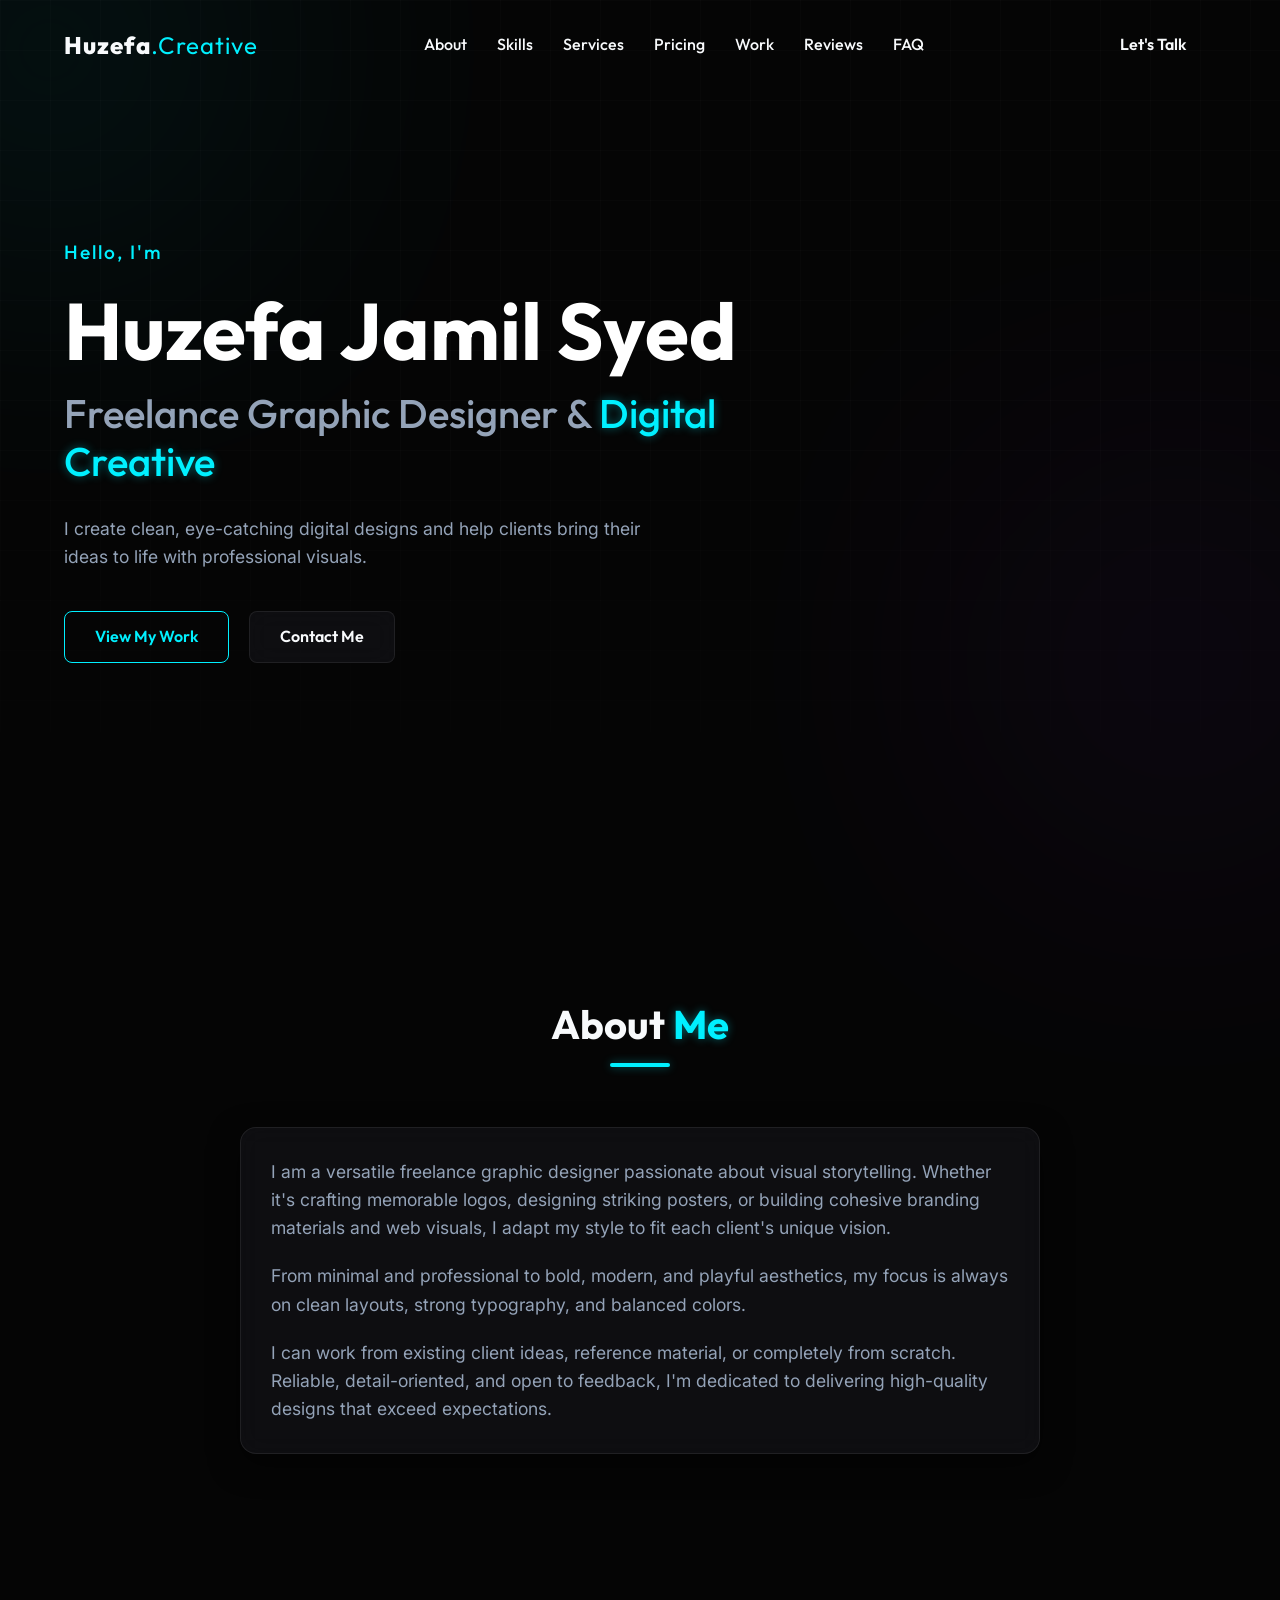
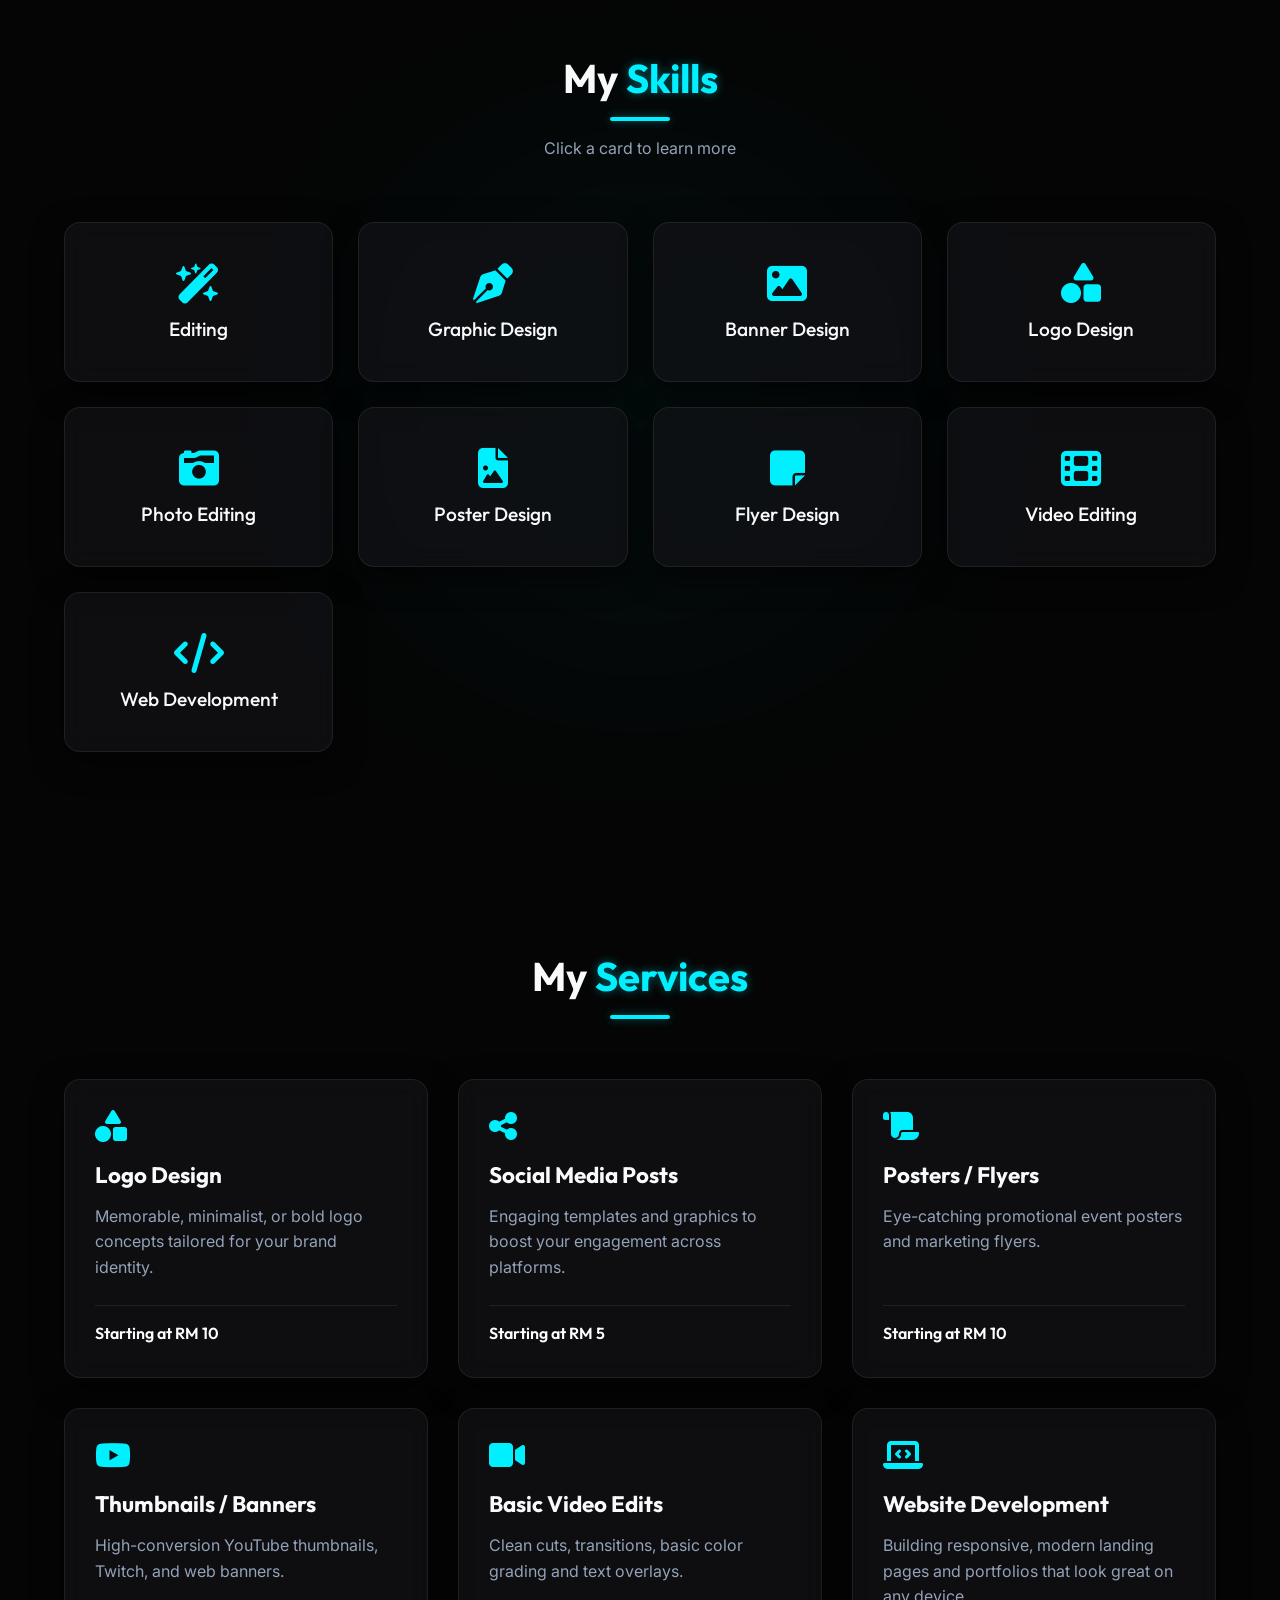
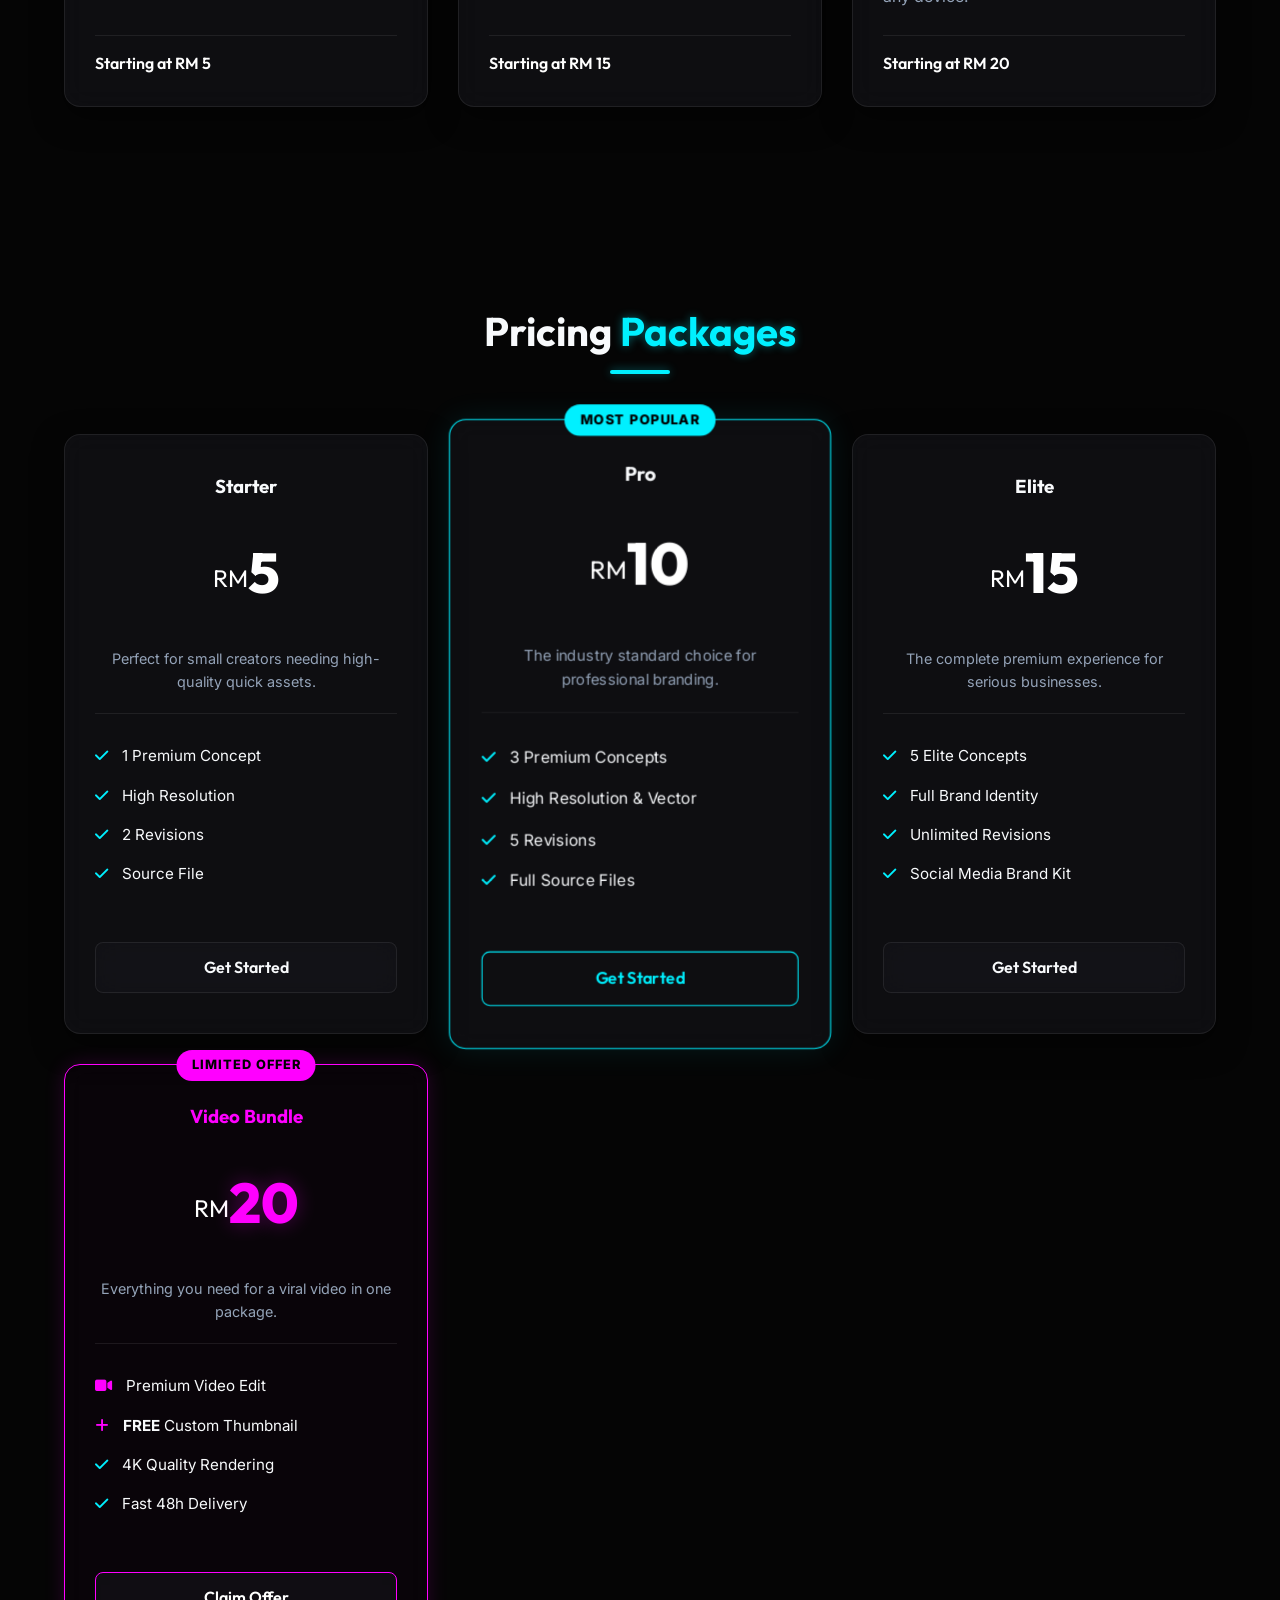
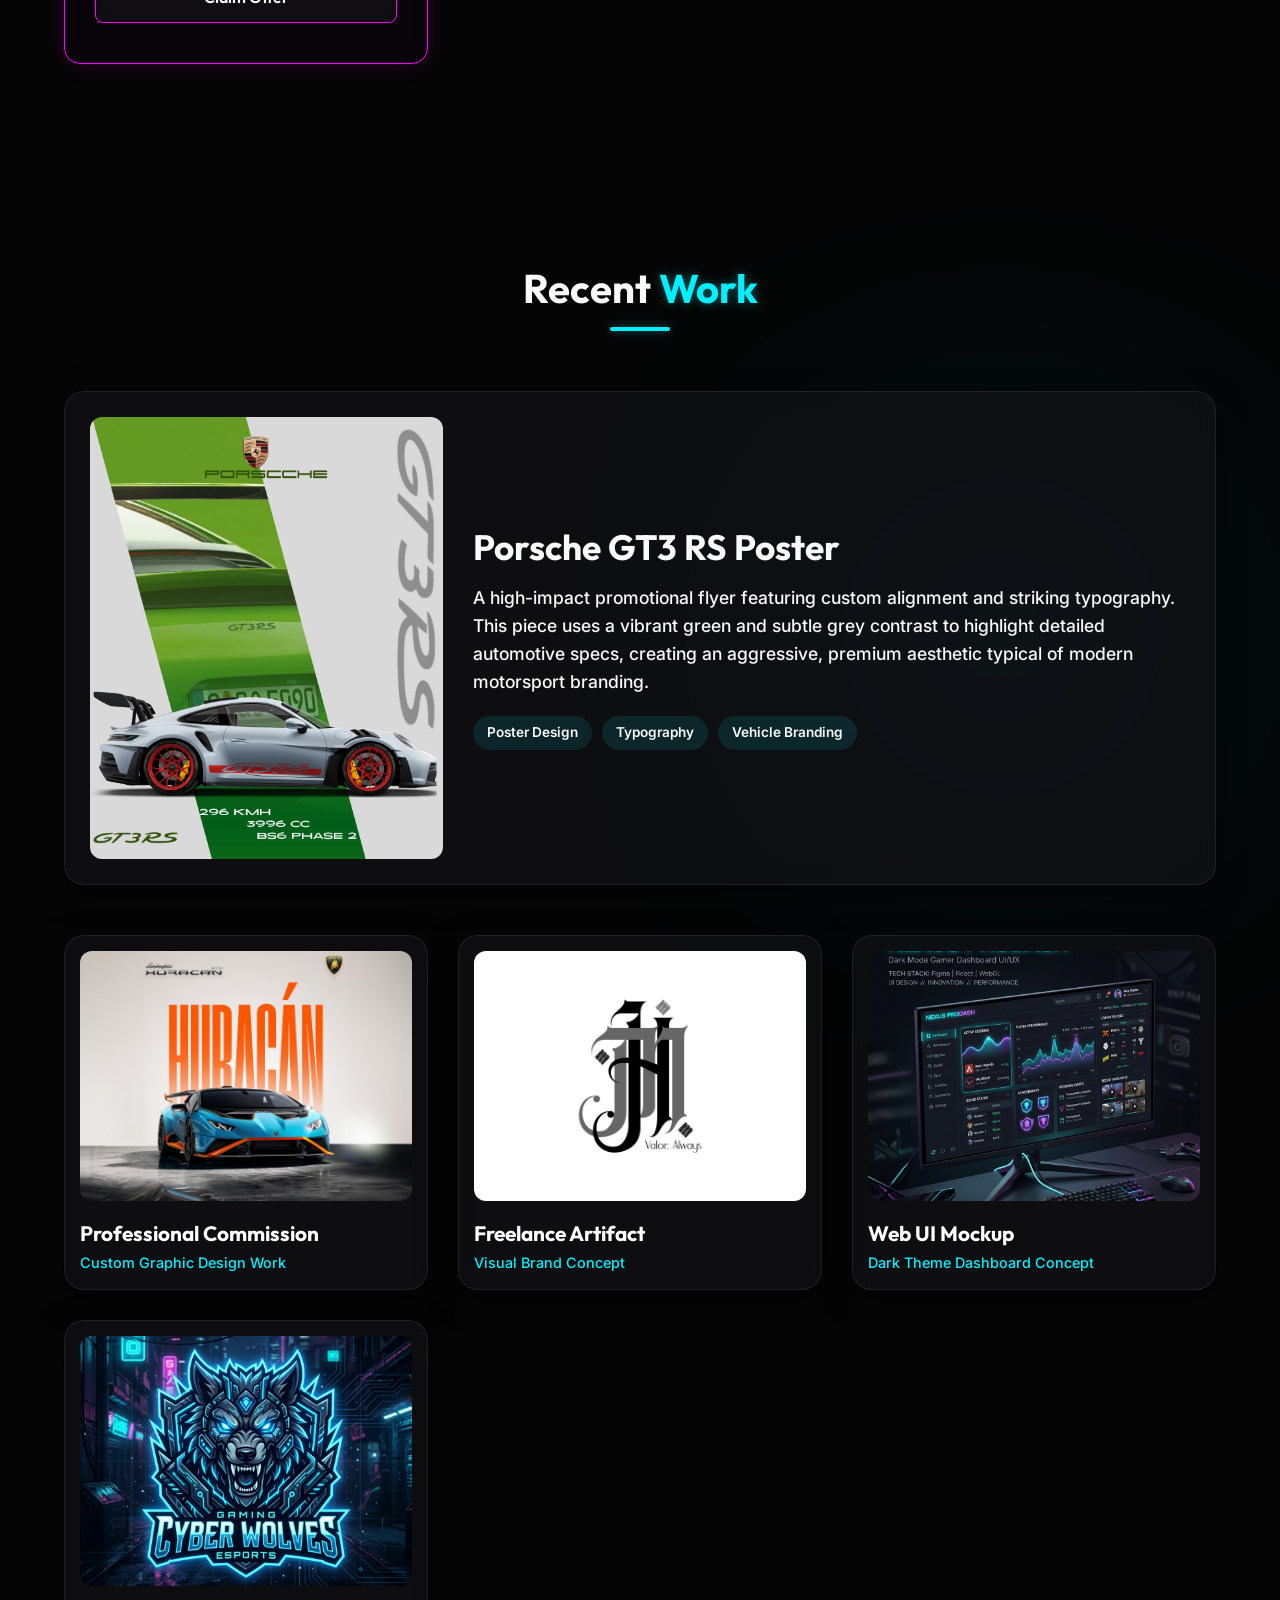
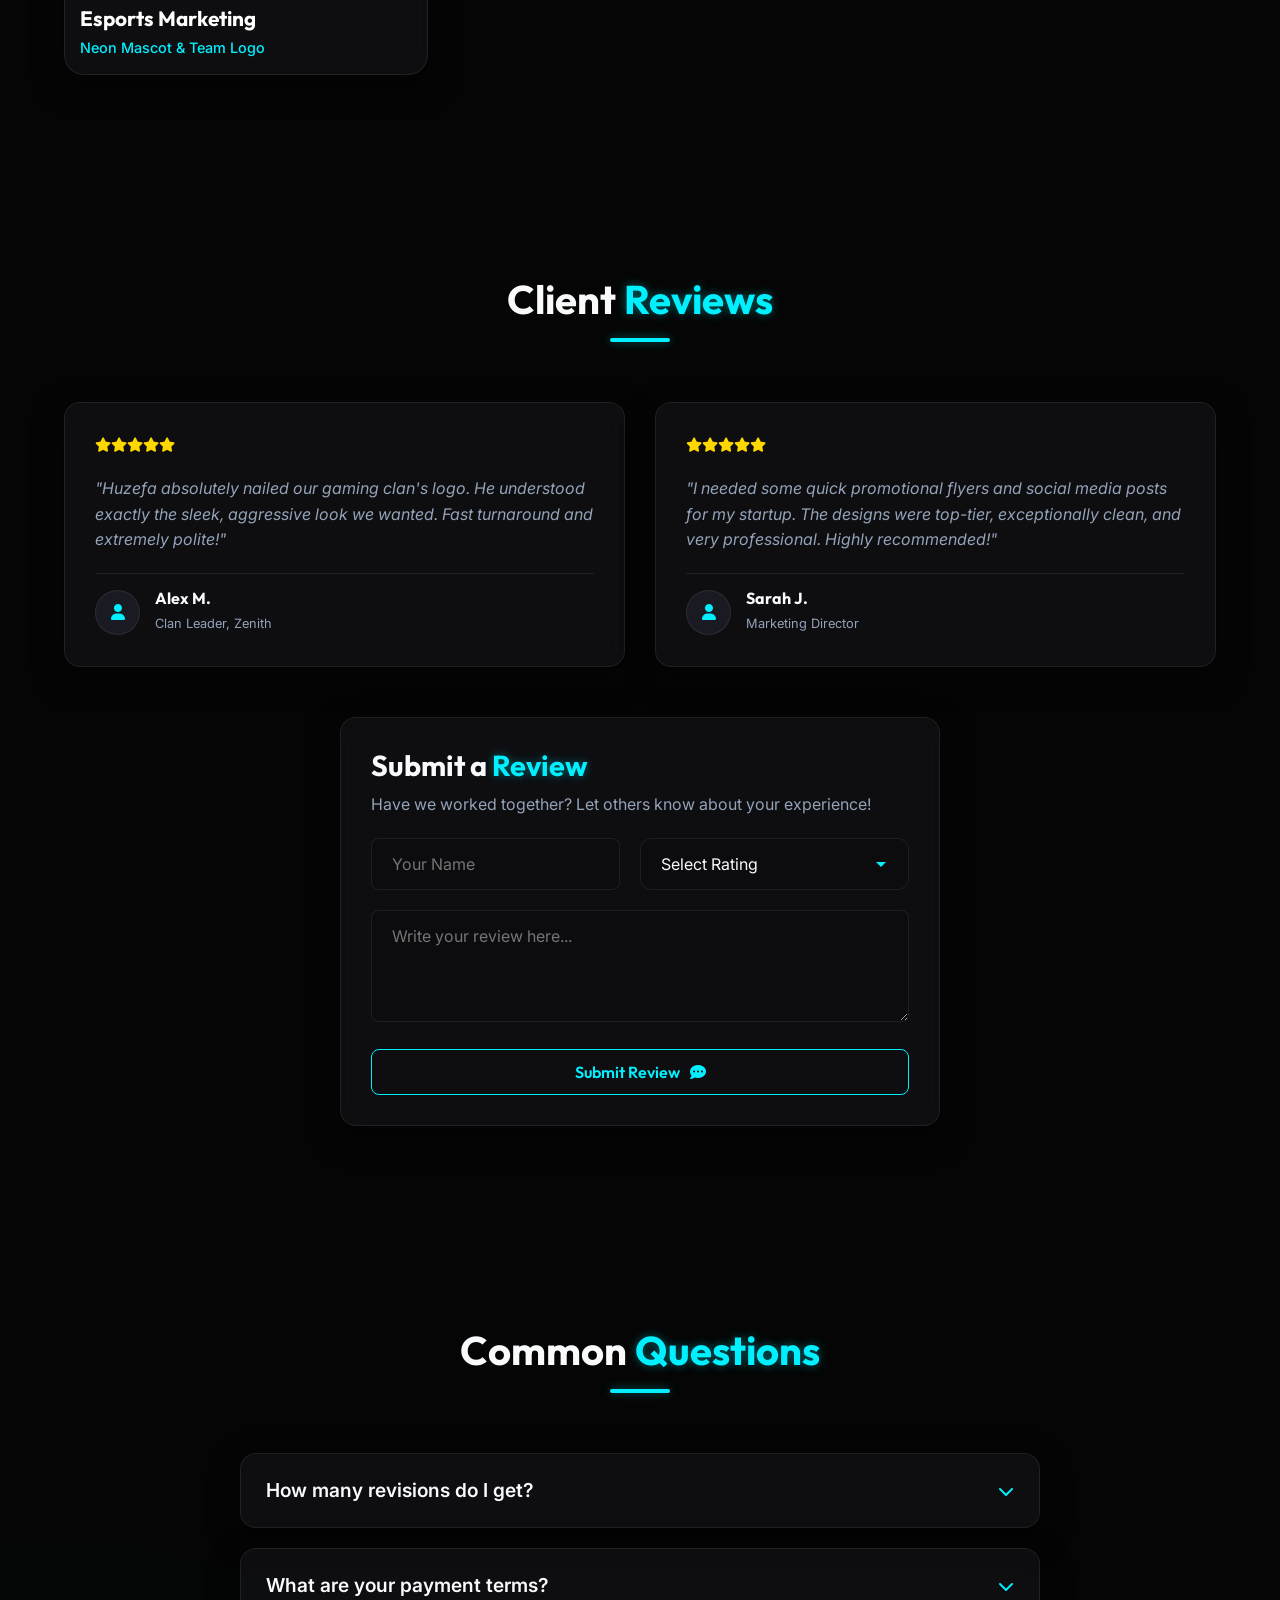
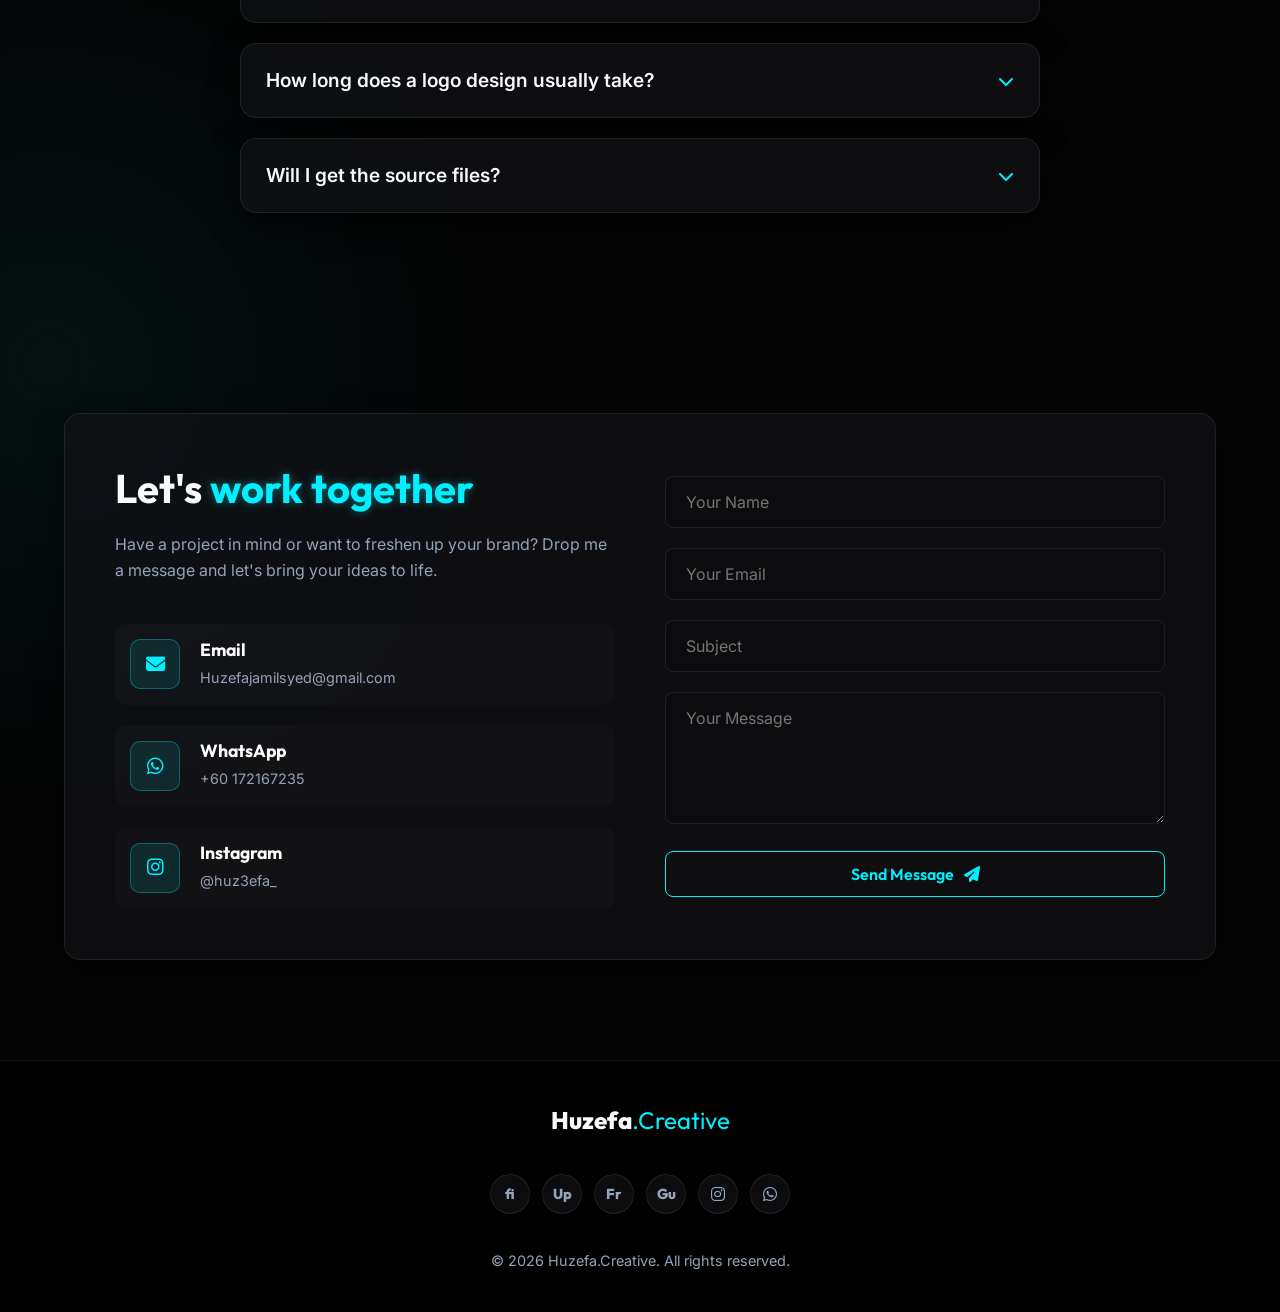
==== commit b73a166d: "Add files via upload" ====
--- a/index.html
+++ b/index.html
@@ -372,7 +372,8 @@
                     <div class="contact-form">
                         <h3 style="font-size: 1.8rem; margin-bottom: 10px; font-family: var(--font-heading);">Submit a <span class="cyan-text">Review</span></h3>
                         <p style="color: var(--text-muted); margin-bottom: 20px;">Have we worked together? Let others know about your experience!</p>
-                        <form id="review-form" name="reviews" method="POST" action="https://formspree.io/f/YOUR_ID">
+                        <form id="review-form" name="reviews" method="POST" action="https://api.staticforms.xyz/submit">
+                            <input type="hidden" name="accessKey" value="YOUR_STATICFORMS_KEY">
                             <div class="form-group" style="display: flex; gap: 20px; flex-wrap: wrap;">
                                 <style>#review-form select option { background-color: #0a0a0f; color: #f8fafc; }</style>
                                 <input type="text" name="client_name" placeholder="Your Name" required style="flex: 1; min-width: 200px;">
@@ -478,7 +479,8 @@
                     </div>
                     
                     <div class="contact-form">
-                        <form id="portfolio-form" name="contact" method="POST" action="https://formspree.io/f/YOUR_ID">
+                        <form id="portfolio-form" name="contact" method="POST" action="https://api.staticforms.xyz/submit">
+                            <input type="hidden" name="accessKey" value="YOUR_STATICFORMS_KEY">
                             <div class="form-group">
                                 <input type="text" name="name" id="name" placeholder="Your Name" required>
                             </div>
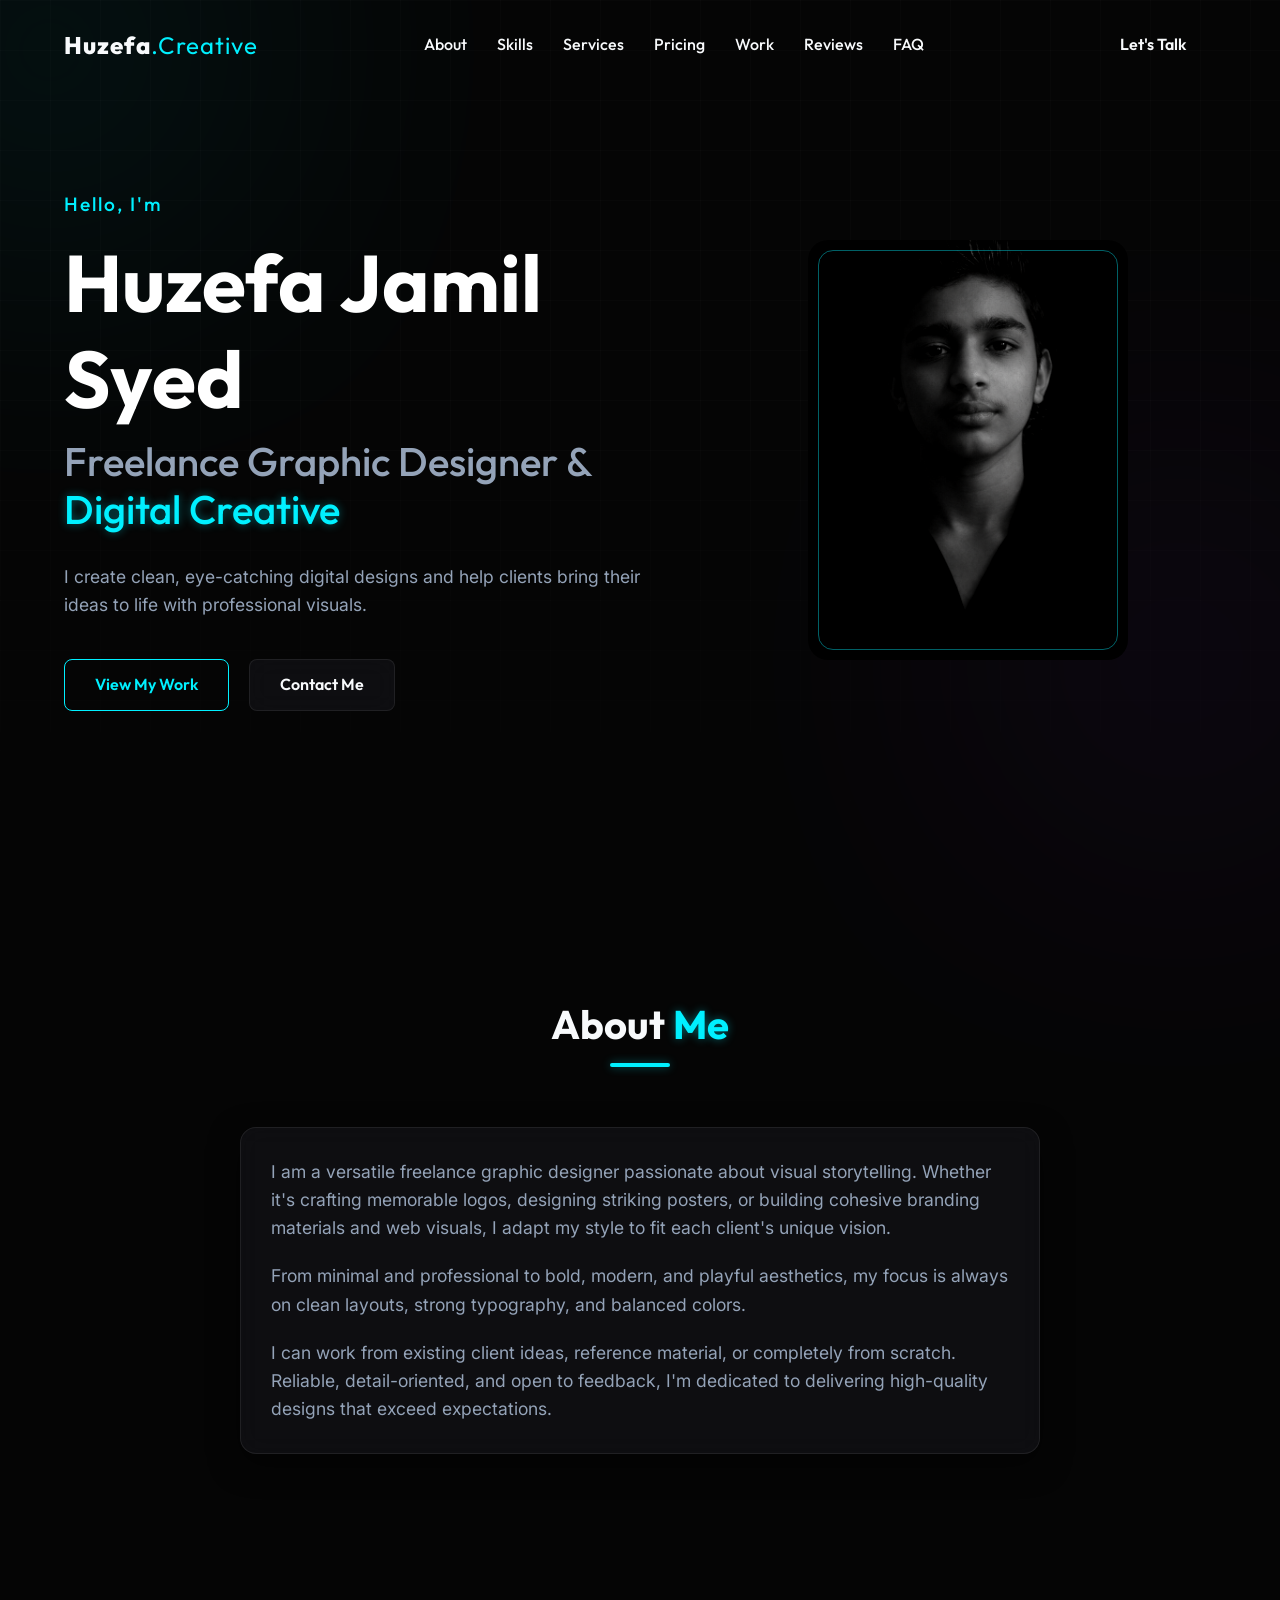
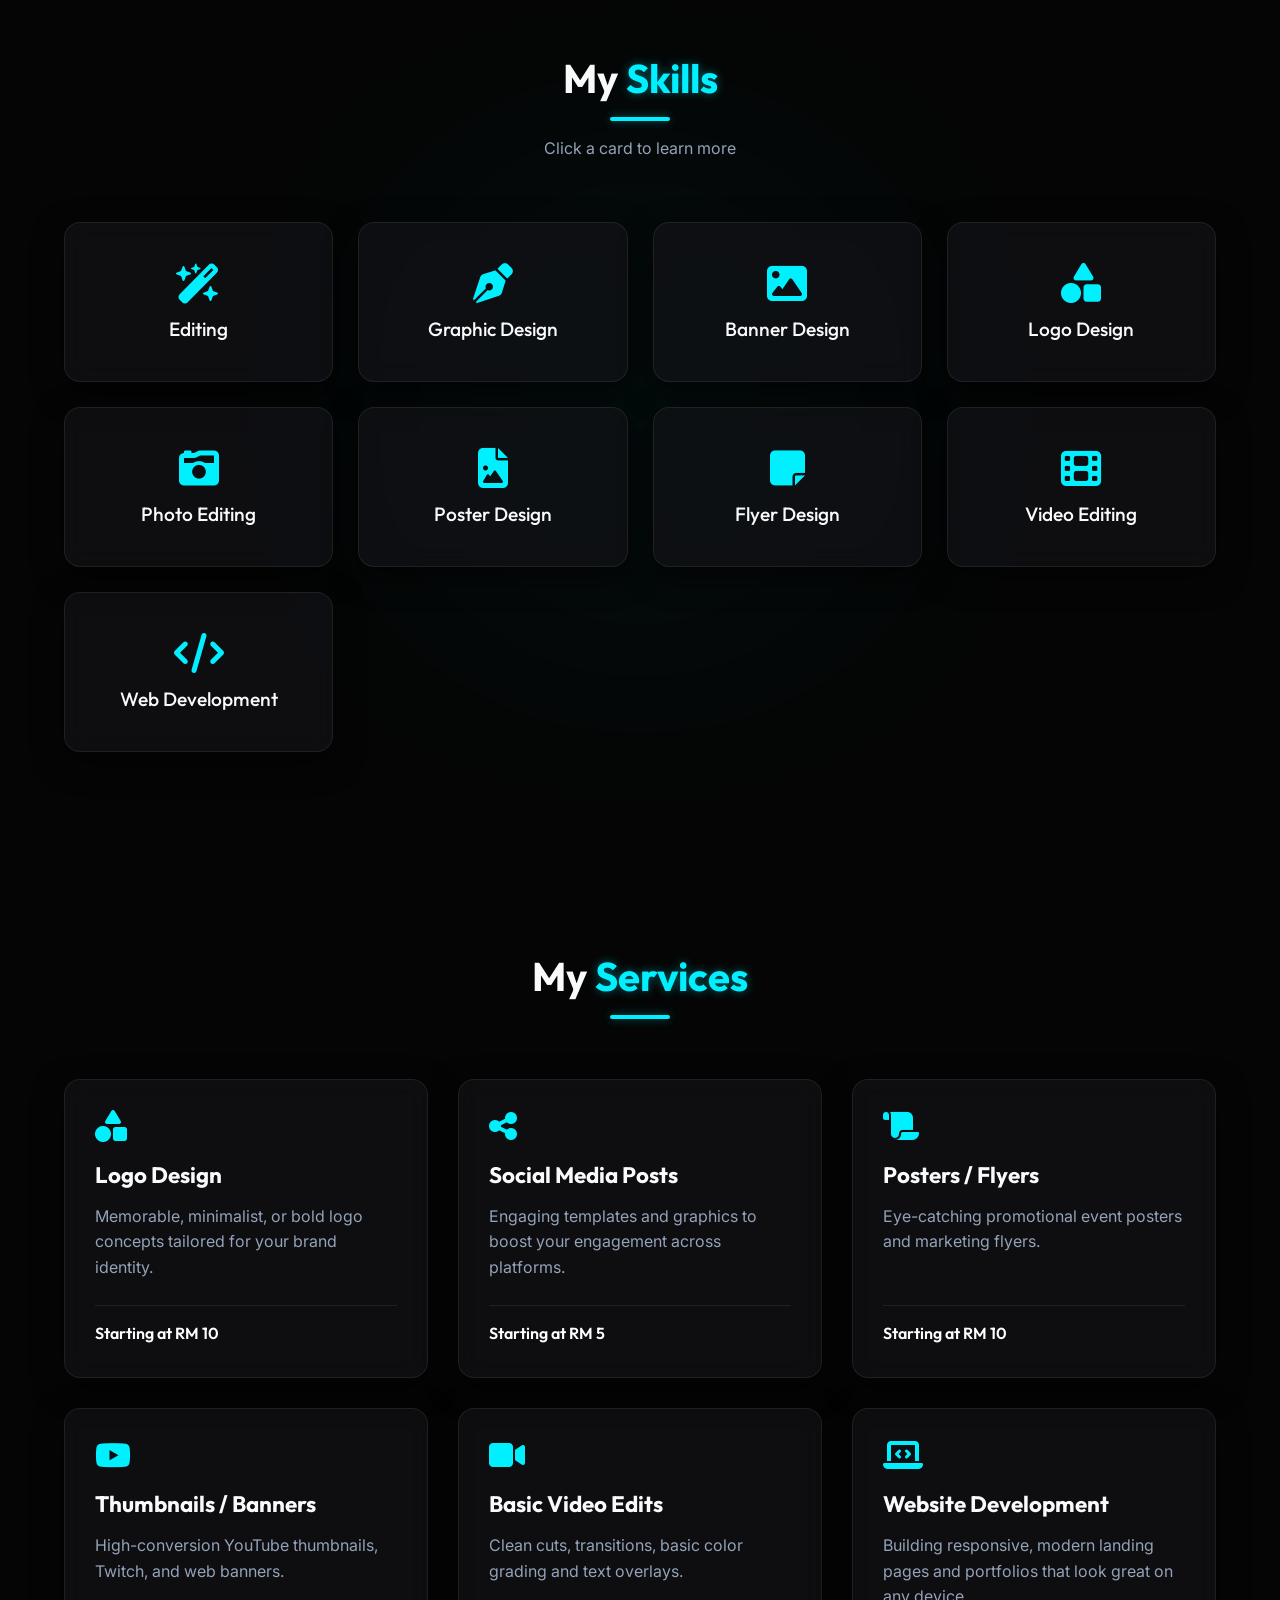
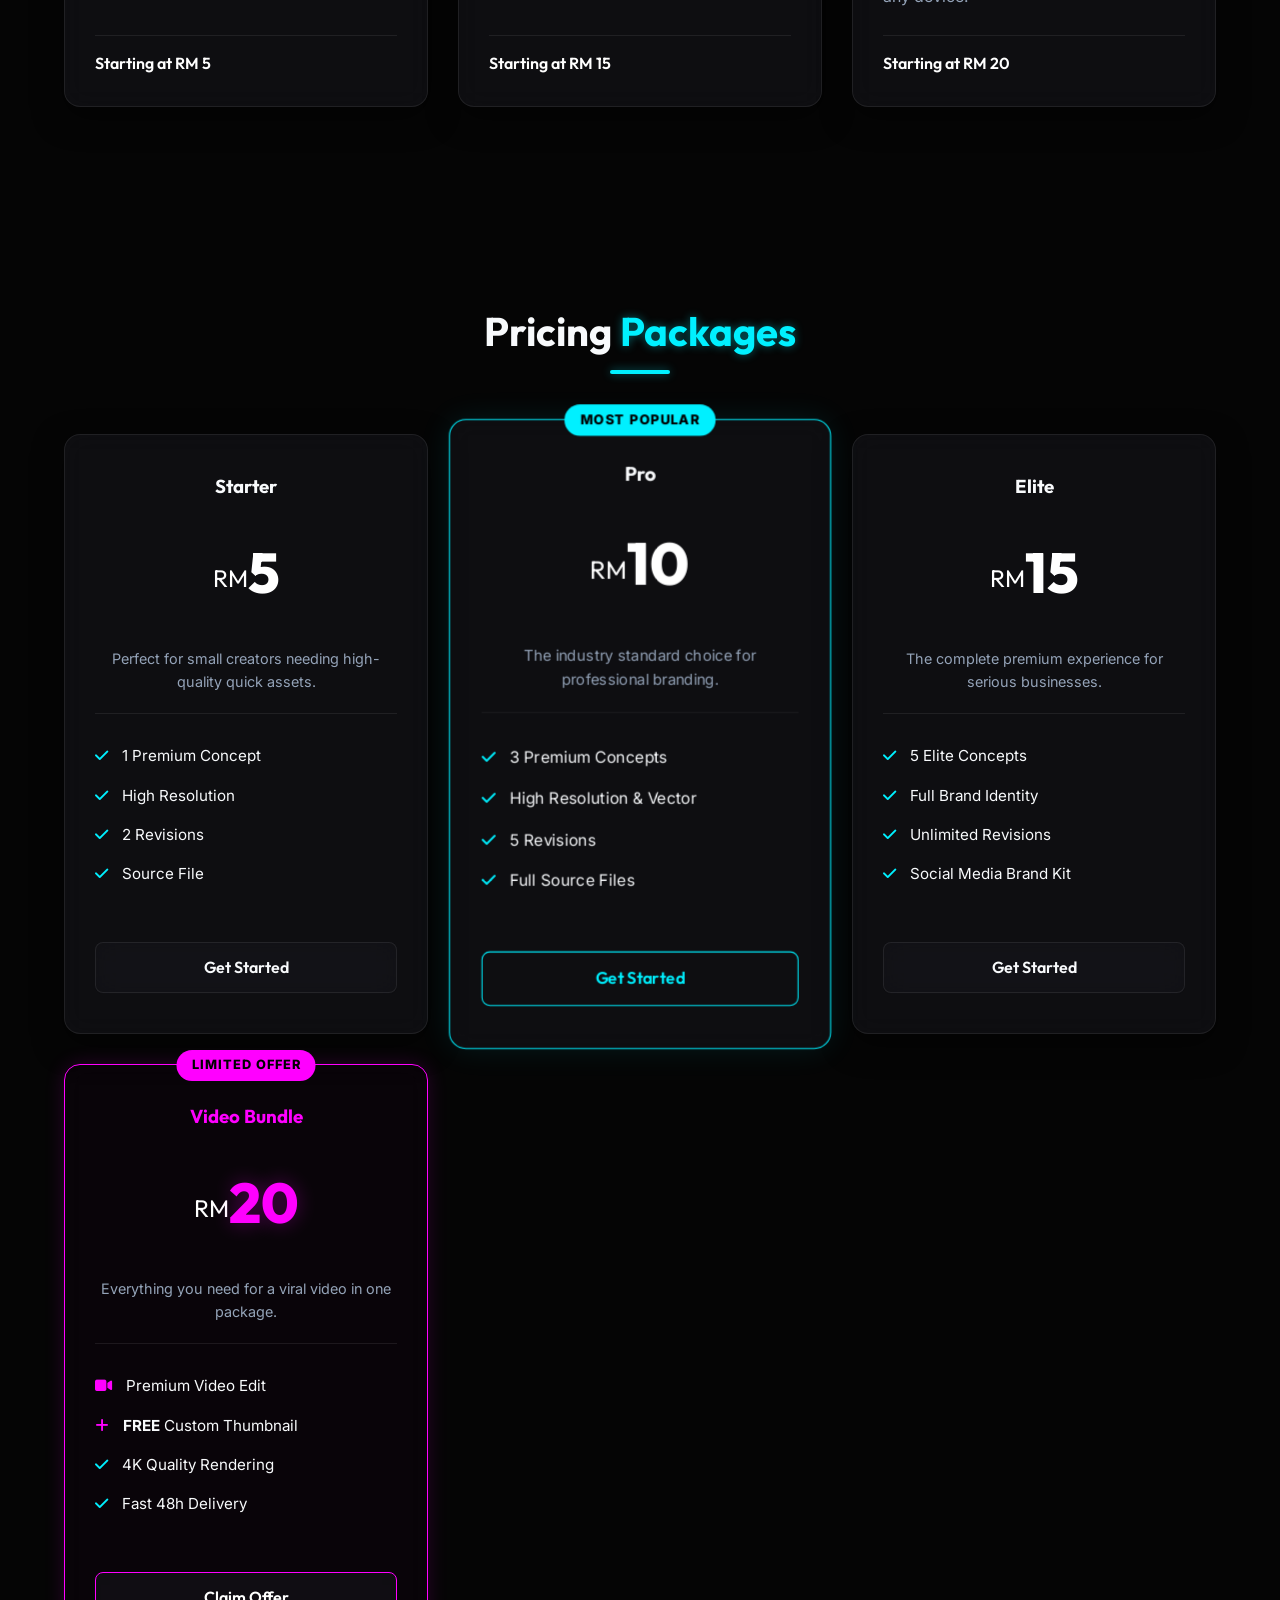
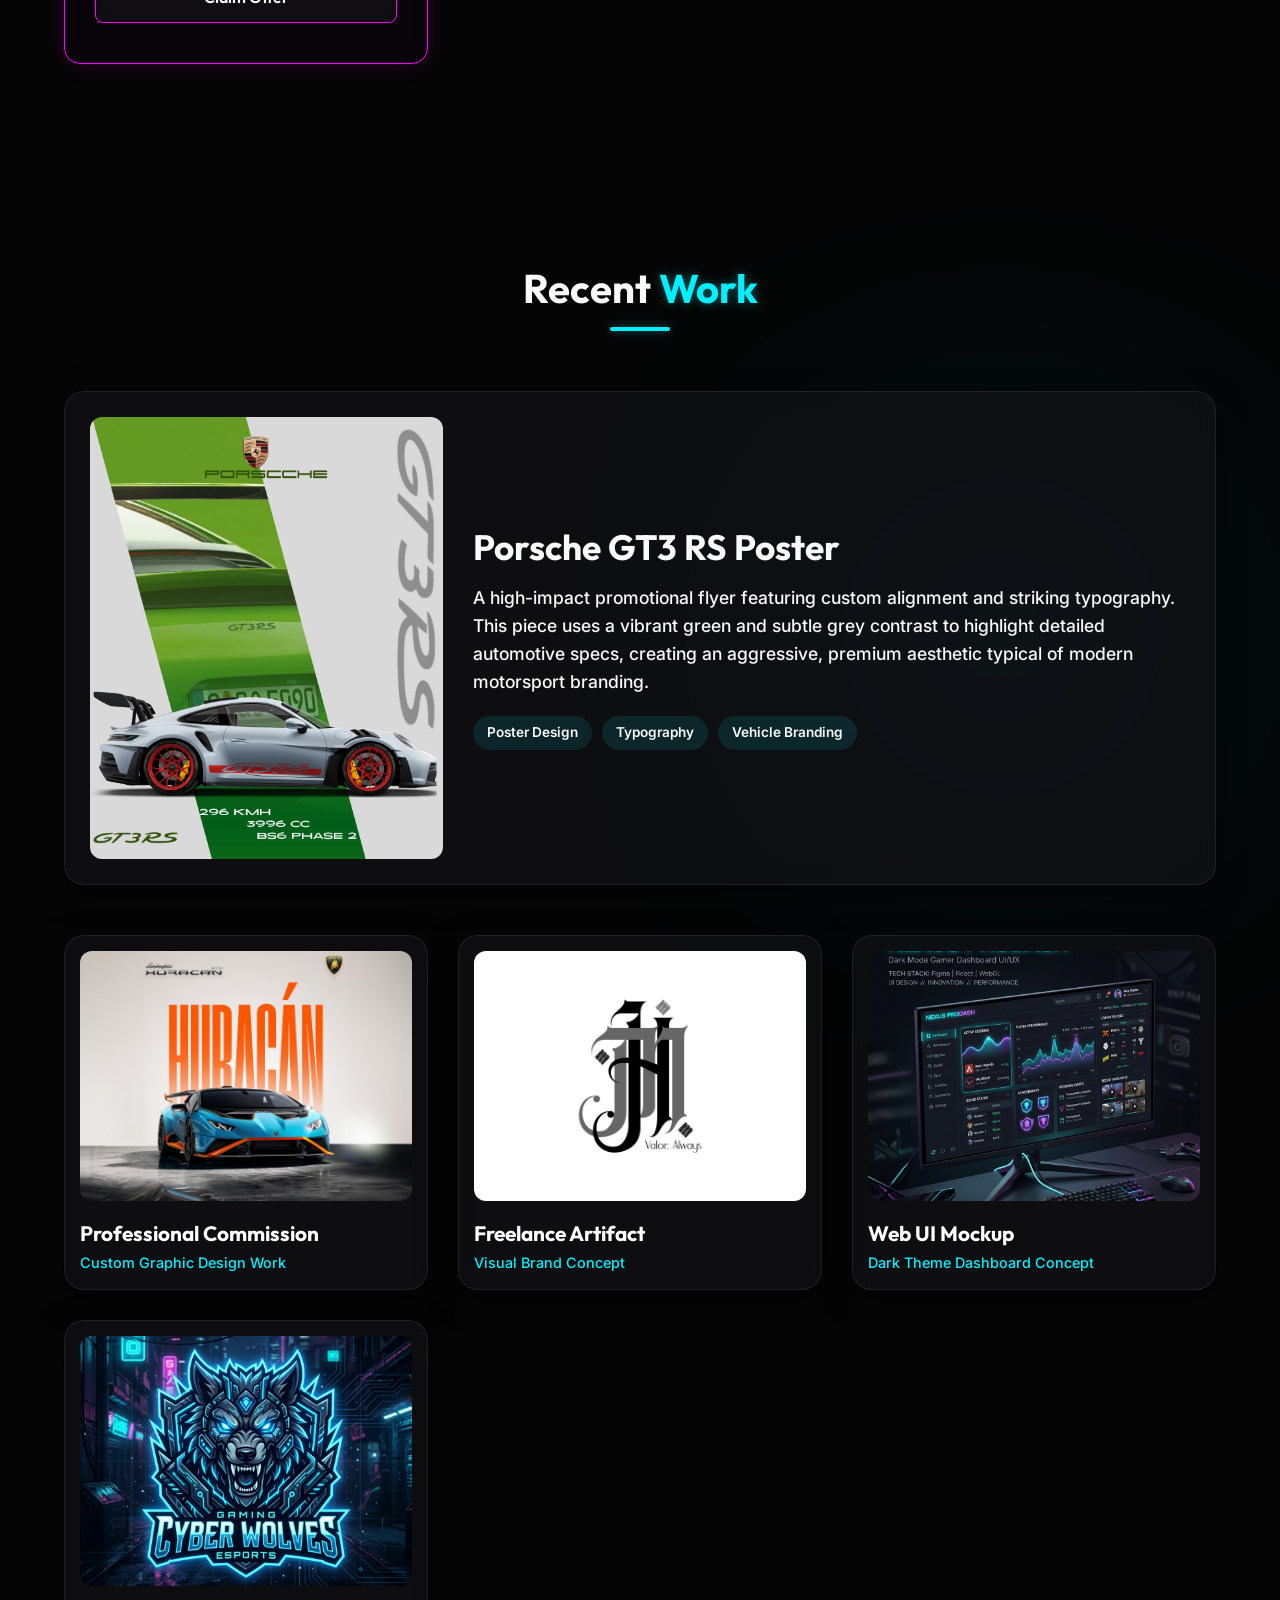
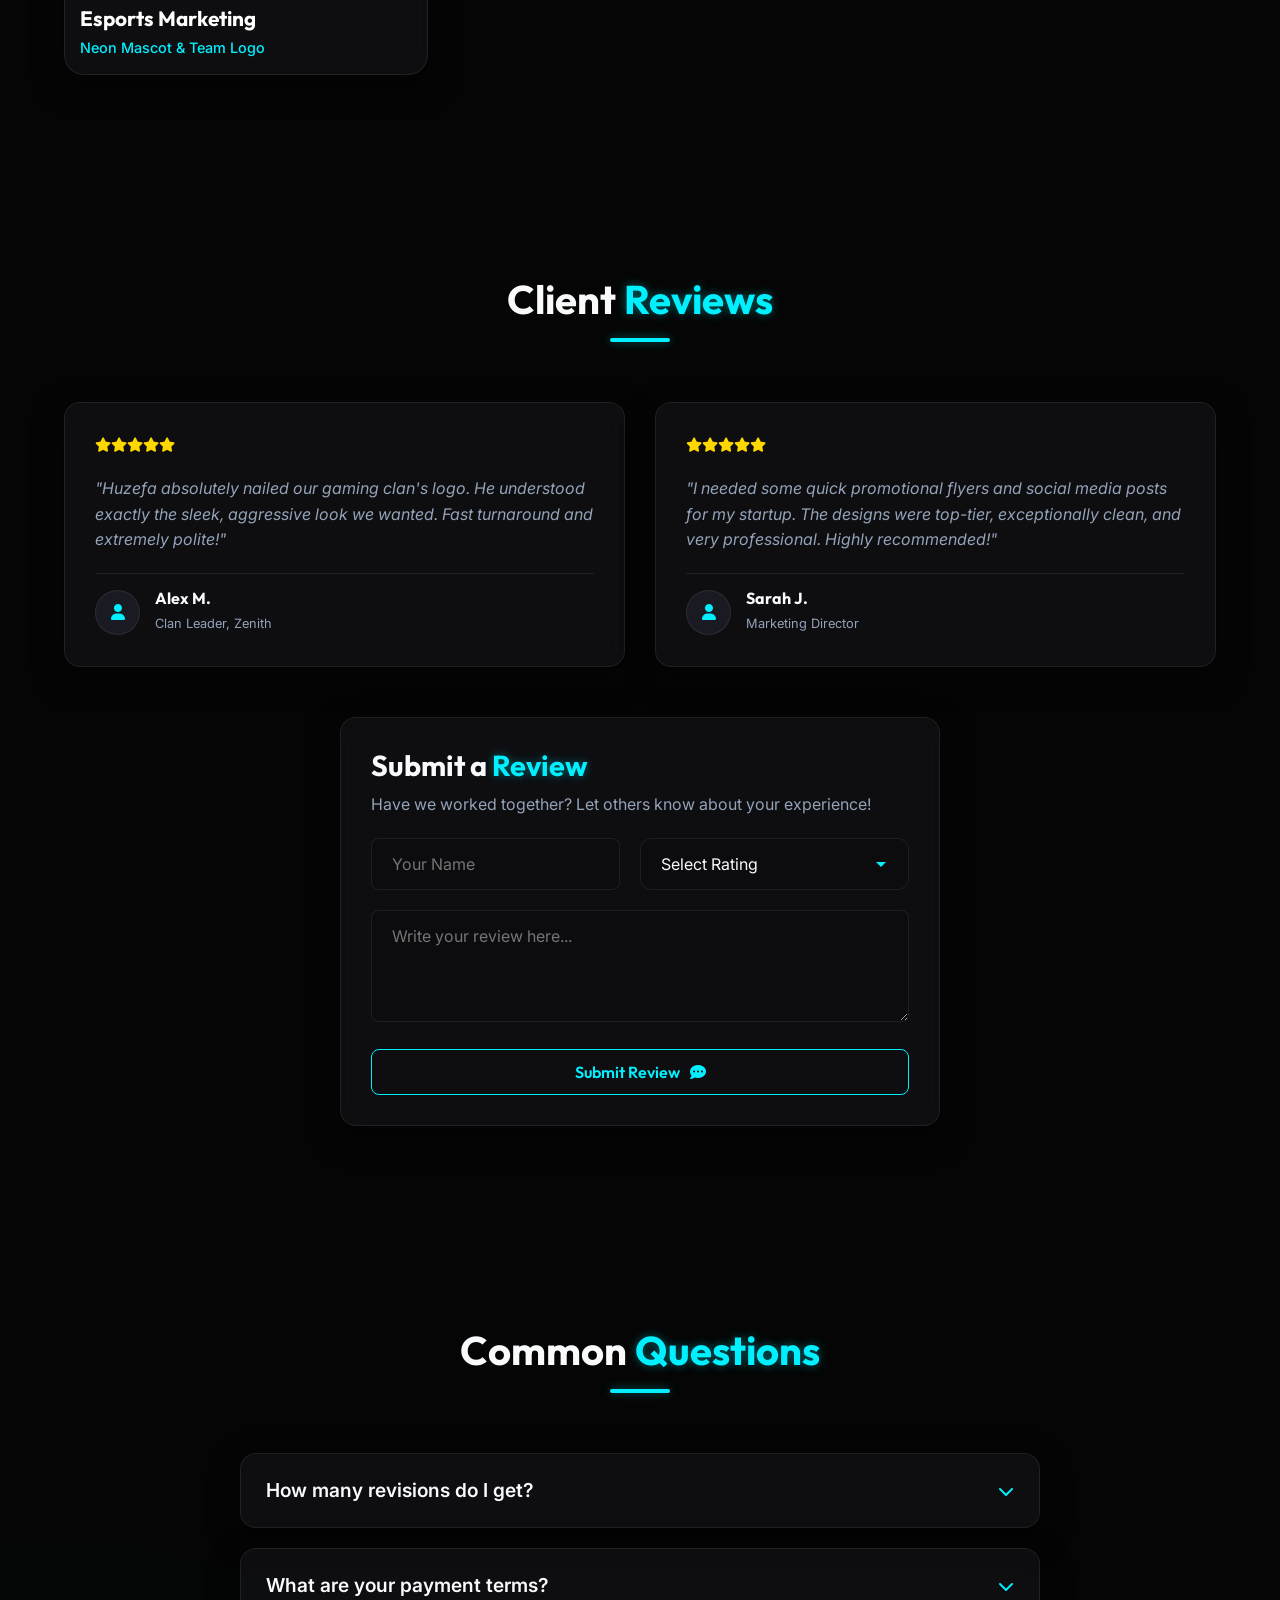
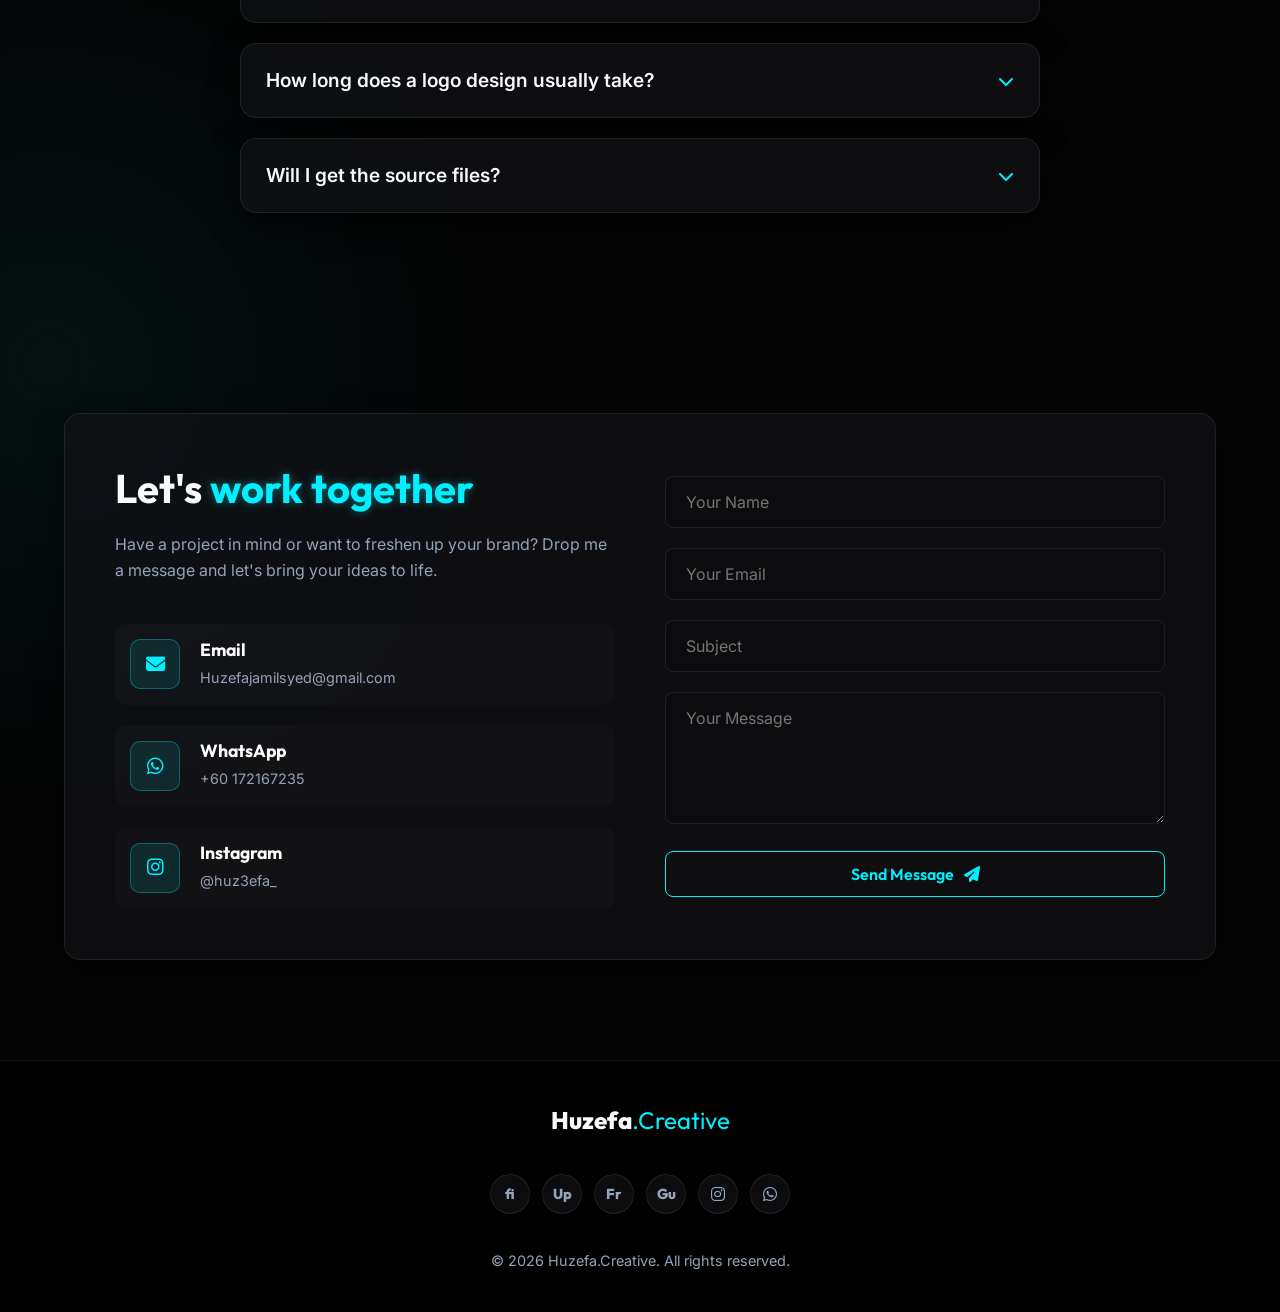
==== commit f58d14b9: "Add files via upload" ====
--- a/index.html
+++ b/index.html
@@ -1,25 +1,30 @@
 <!DOCTYPE html>
 <html lang="en">
+
 <head>
     <meta charset="UTF-8">
     <meta name="viewport" content="width=device-width, initial-scale=1.0">
     <title>Huzefa Jamil Syed | Freelance Graphic Designer & Digital Creative</title>
-    <meta name="description" content="I create clean, eye-catching digital designs and help clients bring their ideas to life with professional visuals.">
-    
+    <meta name="description"
+        content="I create clean, eye-catching digital designs and help clients bring their ideas to life with professional visuals.">
+
     <!-- Favicon (Browser Tab Icon) -->
     <link rel="icon" type="image/png" href="favicon.png">
-    
+
     <!-- Google Fonts -->
     <link rel="preconnect" href="https://fonts.googleapis.com">
     <link rel="preconnect" href="https://fonts.gstatic.com" crossorigin>
-    <link href="https://fonts.googleapis.com/css2?family=Outfit:wght@300;400;500;600;700;800&family=Inter:wght@400;500;600&display=swap" rel="stylesheet">
-    
+    <link
+        href="https://fonts.googleapis.com/css2?family=Outfit:wght@300;400;500;600;700;800&family=Inter:wght@400;500;600&display=swap"
+        rel="stylesheet">
+
     <!-- FontAwesome Icons -->
     <link rel="stylesheet" href="https://cdnjs.cloudflare.com/ajax/libs/font-awesome/6.4.0/css/all.min.css">
-    
+
     <!-- Styles -->
     <link rel="stylesheet" href="css/style.css">
 </head>
+
 <body>
     <!-- Loading Overlay -->
     <div id="loader" class="loader">
@@ -74,13 +79,21 @@
                     <h1 class="glitch-text" data-text="Huzefa Jamil Syed">Huzefa Jamil Syed</h1>
                     <h2 class="title">Freelance Graphic Designer & <span class="cyan-text">Digital Creative</span></h2>
                     <p class="intro">
-                        I create clean, eye-catching digital designs and help clients bring their ideas to life with professional visuals.
+                        I create clean, eye-catching digital designs and help clients bring their ideas to life with
+                        professional visuals.
                     </p>
                     <div class="hero-cta">
                         <a href="#portfolio" class="btn btn-primary">View My Work</a>
                         <a href="#contact" class="btn btn-secondary">Contact Me</a>
                     </div>
                 </div>
+                <div class="hero-image reveal">
+                    <div class="image-wrapper">
+                        <img src="profile.png" alt="Huzefa Jamil Syed">
+                        <div class="image-border"></div>
+                        <div class="image-glow"></div>
+                    </div>
+                </div>
             </div>
             <!-- Background particles/grid placeholder -->
             <div class="hero-bg-grid"></div>
@@ -95,9 +108,14 @@
                 </div>
                 <div class="about-content glass-panel reveal">
                     <div class="about-text">
-                        <p>I am a versatile freelance graphic designer passionate about visual storytelling. Whether it's crafting memorable logos, designing striking posters, or building cohesive branding materials and web visuals, I adapt my style to fit each client's unique vision.</p>
-                        <p>From minimal and professional to bold, modern, and playful aesthetics, my focus is always on clean layouts, strong typography, and balanced colors.</p>
-                        <p>I can work from existing client ideas, reference material, or completely from scratch. Reliable, detail-oriented, and open to feedback, I'm dedicated to delivering high-quality designs that exceed expectations.</p>
+                        <p>I am a versatile freelance graphic designer passionate about visual storytelling. Whether
+                            it's crafting memorable logos, designing striking posters, or building cohesive branding
+                            materials and web visuals, I adapt my style to fit each client's unique vision.</p>
+                        <p>From minimal and professional to bold, modern, and playful aesthetics, my focus is always on
+                            clean layouts, strong typography, and balanced colors.</p>
+                        <p>I can work from existing client ideas, reference material, or completely from scratch.
+                            Reliable, detail-oriented, and open to feedback, I'm dedicated to delivering high-quality
+                            designs that exceed expectations.</p>
                     </div>
                 </div>
             </div>
@@ -117,11 +135,13 @@
                         <i class="fa-solid fa-wand-magic-sparkles icon"></i>
                         <h3>Editing</h3>
                     </div>
-                    <div class="skill-card glass-panel reveal" data-skill="graphic-design" style="transition-delay: 0.1s">
+                    <div class="skill-card glass-panel reveal" data-skill="graphic-design"
+                        style="transition-delay: 0.1s">
                         <i class="fa-solid fa-pen-nib icon"></i>
                         <h3>Graphic Design</h3>
                     </div>
-                    <div class="skill-card glass-panel reveal" data-skill="banner-design" style="transition-delay: 0.2s">
+                    <div class="skill-card glass-panel reveal" data-skill="banner-design"
+                        style="transition-delay: 0.2s">
                         <i class="fa-solid fa-image icon"></i>
                         <h3>Banner Design</h3>
                     </div>
@@ -129,11 +149,13 @@
                         <i class="fa-solid fa-shapes icon"></i>
                         <h3>Logo Design</h3>
                     </div>
-                    <div class="skill-card glass-panel reveal" data-skill="photo-editing" style="transition-delay: 0.4s">
+                    <div class="skill-card glass-panel reveal" data-skill="photo-editing"
+                        style="transition-delay: 0.4s">
                         <i class="fa-solid fa-camera-retro icon"></i>
                         <h3>Photo Editing</h3>
                     </div>
-                    <div class="skill-card glass-panel reveal" data-skill="poster-design" style="transition-delay: 0.5s">
+                    <div class="skill-card glass-panel reveal" data-skill="poster-design"
+                        style="transition-delay: 0.5s">
                         <i class="fa-solid fa-file-image icon"></i>
                         <h3>Poster Design</h3>
                     </div>
@@ -141,7 +163,8 @@
                         <i class="fa-solid fa-note-sticky icon"></i>
                         <h3>Flyer Design</h3>
                     </div>
-                    <div class="skill-card glass-panel reveal" data-skill="video-editing" style="transition-delay: 0.7s">
+                    <div class="skill-card glass-panel reveal" data-skill="video-editing"
+                        style="transition-delay: 0.7s">
                         <i class="fa-solid fa-film icon"></i>
                         <h3>Video Editing</h3>
                     </div>
@@ -253,7 +276,8 @@
                         <a href="#contact" class="btn btn-secondary" style="width: 100%;">Get Started</a>
                     </div>
                     <!-- Special Bundle Deal -->
-                    <div class="pricing-card glass-panel deal-card reveal" style="transition-delay: 0.3s; border-color: #ff00ff; box-shadow: 0 0 20px rgba(255, 0, 255, 0.15);">
+                    <div class="pricing-card glass-panel deal-card reveal"
+                        style="transition-delay: 0.3s; border-color: #ff00ff; box-shadow: 0 0 20px rgba(255, 0, 255, 0.15);">
                         <div class="popular-badge" style="background: #ff00ff;">Limited Offer</div>
                         <h3>Video Bundle</h3>
                         <div class="price-tag">
@@ -262,11 +286,13 @@
                         <p class="pricing-desc">Everything you need for a viral video in one package.</p>
                         <ul class="pricing-features">
                             <li><i class="fa-solid fa-video" style="color: #ff00ff;"></i> Premium Video Edit</li>
-                            <li><i class="fa-solid fa-plus" style="color: #ff00ff;"></i> <strong>FREE</strong> Custom Thumbnail</li>
+                            <li><i class="fa-solid fa-plus" style="color: #ff00ff;"></i> <strong>FREE</strong> Custom
+                                Thumbnail</li>
                             <li><i class="fa-solid fa-check"></i> 4K Quality Rendering</li>
                             <li><i class="fa-solid fa-check"></i> Fast 48h Delivery</li>
                         </ul>
-                        <a href="#contact" class="btn btn-secondary" style="width: 100%; border-color: #ff00ff; color: #fff;">Claim Offer</a>
+                        <a href="#contact" class="btn btn-secondary"
+                            style="width: 100%; border-color: #ff00ff; color: #fff;">Claim Offer</a>
                     </div>
                 </div>
             </div>
@@ -283,42 +309,59 @@
                 <!-- We will use placeholders with cool tech styling -->
                 <div class="portfolio-grid">
                     <!-- Featured Custom Alignment Project -->
-                    <div class="portfolio-item glass-panel reveal" style="grid-column: 1 / -1; display: flex; flex-wrap: wrap; gap: 20px; align-items: center; padding: 25px; margin-bottom: 20px;">
-                        <img src="porsche-gt3rs.png" class="portfolio-img" alt="Porsche GT3 RS Poster" style="flex: 1; min-width: 250px; max-width: 400px; object-fit: contain; border-radius: 12px; height: auto; margin: 0 auto; display: block;">
+                    <div class="portfolio-item glass-panel reveal"
+                        style="grid-column: 1 / -1; display: flex; flex-wrap: wrap; gap: 20px; align-items: center; padding: 25px; margin-bottom: 20px;">
+                        <img src="porsche-gt3rs.png" class="portfolio-img" alt="Porsche GT3 RS Poster"
+                            style="flex: 1; min-width: 250px; max-width: 400px; object-fit: contain; border-radius: 12px; height: auto; margin: 0 auto; display: block;">
                         <div class="portfolio-info" style="flex: 2; min-width: 280px; text-align: left; padding: 10px;">
-                            <h3 style="font-size: 2.2rem; color: var(--cyan); margin-bottom: 15px; font-weight: 700;">Porsche GT3 RS Poster</h3>
-                            <p style="font-size: 1.1rem; line-height: 1.6; color: var(--text-main); margin-bottom: 20px;">A high-impact promotional flyer featuring custom alignment and striking typography. This piece uses a vibrant green and subtle grey contrast to highlight detailed automotive specs, creating an aggressive, premium aesthetic typical of modern motorsport branding.</p>
+                            <h3 style="font-size: 2.2rem; color: var(--cyan); margin-bottom: 15px; font-weight: 700;">
+                                Porsche GT3 RS Poster</h3>
+                            <p
+                                style="font-size: 1.1rem; line-height: 1.6; color: var(--text-main); margin-bottom: 20px;">
+                                A high-impact promotional flyer featuring custom alignment and striking typography. This
+                                piece uses a vibrant green and subtle grey contrast to highlight detailed automotive
+                                specs, creating an aggressive, premium aesthetic typical of modern motorsport branding.
+                            </p>
                             <div style="display: flex; gap: 10px; flex-wrap: wrap;">
-                                <span style="background: rgba(0, 240, 255, 0.1); border: 1px solid var(--cyan); padding: 6px 14px; border-radius: 20px; font-size: 0.85rem; font-weight: 600; color: var(--cyan);">Poster Design</span>
-                                <span style="background: rgba(0, 240, 255, 0.1); border: 1px solid var(--cyan); padding: 6px 14px; border-radius: 20px; font-size: 0.85rem; font-weight: 600; color: var(--cyan);">Typography</span>
-                                <span style="background: rgba(0, 240, 255, 0.1); border: 1px solid var(--cyan); padding: 6px 14px; border-radius: 20px; font-size: 0.85rem; font-weight: 600; color: var(--cyan);">Vehicle Branding</span>
-                            </div>
-                        </div>
-                    </div>
-                    
+                                <span
+                                    style="background: rgba(0, 240, 255, 0.1); border: 1px solid var(--cyan); padding: 6px 14px; border-radius: 20px; font-size: 0.85rem; font-weight: 600; color: var(--cyan);">Poster
+                                    Design</span>
+                                <span
+                                    style="background: rgba(0, 240, 255, 0.1); border: 1px solid var(--cyan); padding: 6px 14px; border-radius: 20px; font-size: 0.85rem; font-weight: 600; color: var(--cyan);">Typography</span>
+                                <span
+                                    style="background: rgba(0, 240, 255, 0.1); border: 1px solid var(--cyan); padding: 6px 14px; border-radius: 20px; font-size: 0.85rem; font-weight: 600; color: var(--cyan);">Vehicle
+                                    Branding</span>
+                            </div>
+                        </div>
+                    </div>
+
                     <div class="portfolio-item glass-panel reveal">
-                        <img src="project1.jpg" class="portfolio-img" alt="Project 1" style="width: 100%; object-fit: cover; display: block; border-radius: 12px; height: 250px; margin-bottom: 20px;">
+                        <img src="project1.jpg" class="portfolio-img" alt="Project 1"
+                            style="width: 100%; object-fit: cover; display: block; border-radius: 12px; height: 250px; margin-bottom: 20px;">
                         <div class="portfolio-info">
                             <h3>Professional Commission</h3>
                             <p>Custom Graphic Design Work</p>
                         </div>
                     </div>
                     <div class="portfolio-item glass-panel reveal" style="transition-delay: 0.1s">
-                        <img src="project2.jpg" class="portfolio-img" alt="Project 2" style="width: 100%; object-fit: cover; display: block; border-radius: 12px; height: 250px; margin-bottom: 20px;">
+                        <img src="project2.jpg" class="portfolio-img" alt="Project 2"
+                            style="width: 100%; object-fit: cover; display: block; border-radius: 12px; height: 250px; margin-bottom: 20px;">
                         <div class="portfolio-info">
                             <h3>Freelance Artifact</h3>
                             <p>Visual Brand Concept</p>
                         </div>
                     </div>
                     <div class="portfolio-item glass-panel reveal" style="transition-delay: 0.2s">
-                        <img src="project3.png" class="portfolio-img" alt="Project 3" style="width: 100%; object-fit: cover; display: block; border-radius: 12px; height: 250px; margin-bottom: 20px;">
+                        <img src="project3.png" class="portfolio-img" alt="Project 3"
+                            style="width: 100%; object-fit: cover; display: block; border-radius: 12px; height: 250px; margin-bottom: 20px;">
                         <div class="portfolio-info">
                             <h3>Web UI Mockup</h3>
                             <p>Dark Theme Dashboard Concept</p>
                         </div>
                     </div>
                     <div class="portfolio-item glass-panel reveal" style="transition-delay: 0.3s">
-                        <img src="project4.png" class="portfolio-img" alt="Project 4" style="width: 100%; object-fit: cover; display: block; border-radius: 12px; height: 250px; margin-bottom: 20px;">
+                        <img src="project4.png" class="portfolio-img" alt="Project 4"
+                            style="width: 100%; object-fit: cover; display: block; border-radius: 12px; height: 250px; margin-bottom: 20px;">
                         <div class="portfolio-info">
                             <h3>Esports Marketing</h3>
                             <p>Neon Mascot & Team Logo</p>
@@ -338,9 +381,12 @@
                 <div class="testimonials-grid">
                     <div class="testimonial-card glass-panel reveal">
                         <div class="stars">
-                            <i class="fa-solid fa-star"></i><i class="fa-solid fa-star"></i><i class="fa-solid fa-star"></i><i class="fa-solid fa-star"></i><i class="fa-solid fa-star"></i>
-                        </div>
-                        <p class="review-text">"Huzefa absolutely nailed our gaming clan's logo. He understood exactly the sleek, aggressive look we wanted. Fast turnaround and extremely polite!"</p>
+                            <i class="fa-solid fa-star"></i><i class="fa-solid fa-star"></i><i
+                                class="fa-solid fa-star"></i><i class="fa-solid fa-star"></i><i
+                                class="fa-solid fa-star"></i>
+                        </div>
+                        <p class="review-text">"Huzefa absolutely nailed our gaming clan's logo. He understood exactly
+                            the sleek, aggressive look we wanted. Fast turnaround and extremely polite!"</p>
                         <div class="client-info">
                             <div class="client-avatar">
                                 <i class="fa-solid fa-user"></i>
@@ -353,9 +399,13 @@
                     </div>
                     <div class="testimonial-card glass-panel reveal" style="transition-delay: 0.2s">
                         <div class="stars">
-                            <i class="fa-solid fa-star"></i><i class="fa-solid fa-star"></i><i class="fa-solid fa-star"></i><i class="fa-solid fa-star"></i><i class="fa-solid fa-star"></i>
-                        </div>
-                        <p class="review-text">"I needed some quick promotional flyers and social media posts for my startup. The designs were top-tier, exceptionally clean, and very professional. Highly recommended!"</p>
+                            <i class="fa-solid fa-star"></i><i class="fa-solid fa-star"></i><i
+                                class="fa-solid fa-star"></i><i class="fa-solid fa-star"></i><i
+                                class="fa-solid fa-star"></i>
+                        </div>
+                        <p class="review-text">"I needed some quick promotional flyers and social media posts for my
+                            startup. The designs were top-tier, exceptionally clean, and very professional. Highly
+                            recommended!"</p>
                         <div class="client-info">
                             <div class="client-avatar">
                                 <i class="fa-solid fa-user"></i>
@@ -367,17 +417,27 @@
                         </div>
                     </div>
                 </div>
-                
-                <div class="leave-review-wrapper glass-panel reveal" style="margin-top: 50px; max-width: 600px; margin-left: auto; margin-right: auto;">
+
+                <div class="leave-review-wrapper glass-panel reveal"
+                    style="margin-top: 50px; max-width: 600px; margin-left: auto; margin-right: auto;">
                     <div class="contact-form">
-                        <h3 style="font-size: 1.8rem; margin-bottom: 10px; font-family: var(--font-heading);">Submit a <span class="cyan-text">Review</span></h3>
-                        <p style="color: var(--text-muted); margin-bottom: 20px;">Have we worked together? Let others know about your experience!</p>
+                        <h3 style="font-size: 1.8rem; margin-bottom: 10px; font-family: var(--font-heading);">Submit a
+                            <span class="cyan-text">Review</span></h3>
+                        <p style="color: var(--text-muted); margin-bottom: 20px;">Have we worked together? Let others
+                            know about your experience!</p>
                         <form id="review-form" name="reviews" method="POST" action="https://api.staticforms.xyz/submit">
-                            <input type="hidden" name="accessKey" value="YOUR_STATICFORMS_KEY">
+                            <input type="hidden" name="accessKey" value="sf_eb32d0faf16bd6395584a10b">
                             <div class="form-group" style="display: flex; gap: 20px; flex-wrap: wrap;">
-                                <style>#review-form select option { background-color: #0a0a0f; color: #f8fafc; }</style>
-                                <input type="text" name="client_name" placeholder="Your Name" required style="flex: 1; min-width: 200px;">
-                                <select name="rating" required style="flex: 1; min-width: 200px; padding: 15px 40px 15px 20px; background: rgba(10, 10, 15, 0.5) url('data:image/svg+xml;utf8,<svg fill=%22%2300f0ff%22 height=%2224%22 viewBox=%220 0 24 24%22 width=%2224%22 xmlns=%22http://www.w3.org/2000/svg%22><path d=%22M7 10l5 5 5-5z%22/></svg>') no-repeat right 15px center; -webkit-appearance: none; appearance: none; border: 1px solid var(--border); border-radius: 12px; color: var(--text-main); font-family: var(--font-body); font-size: 1rem; outline: none; transition: var(--transition); cursor: pointer;">
+                                <style>
+                                    #review-form select option {
+                                        background-color: #0a0a0f;
+                                        color: #f8fafc;
+                                    }
+                                </style>
+                                <input type="text" name="client_name" placeholder="Your Name" required
+                                    style="flex: 1; min-width: 200px;">
+                                <select name="rating" required
+                                    style="flex: 1; min-width: 200px; padding: 15px 40px 15px 20px; background: rgba(10, 10, 15, 0.5) url('data:image/svg+xml;utf8,<svg fill=%22%2300f0ff%22 height=%2224%22 viewBox=%220 0 24 24%22 width=%2224%22 xmlns=%22http://www.w3.org/2000/svg%22><path d=%22M7 10l5 5 5-5z%22/></svg>') no-repeat right 15px center; -webkit-appearance: none; appearance: none; border: 1px solid var(--border); border-radius: 12px; color: var(--text-main); font-family: var(--font-body); font-size: 1rem; outline: none; transition: var(--transition); cursor: pointer;">
                                     <option value="" disabled selected>Select Rating</option>
                                     <option value="5">⭐⭐⭐⭐⭐ Excellent</option>
                                     <option value="4">⭐⭐⭐⭐ Good</option>
@@ -387,9 +447,11 @@
                                 </select>
                             </div>
                             <div class="form-group">
-                                <textarea name="review_message" rows="4" placeholder="Write your review here..." required></textarea>
-                            </div>
-                            <button type="submit" class="btn btn-primary submit-btn">Submit Review <i class="fa-solid fa-comment-dots"></i></button>
+                                <textarea name="review_message" rows="4" placeholder="Write your review here..."
+                                    required></textarea>
+                            </div>
+                            <button type="submit" class="btn btn-primary submit-btn">Submit Review <i
+                                    class="fa-solid fa-comment-dots"></i></button>
                         </form>
                     </div>
                 </div>
@@ -410,7 +472,9 @@
                             <i class="fa-solid fa-chevron-down"></i>
                         </div>
                         <div class="faq-answer">
-                            <p>I typically offer 2 to 3 rounds of revisions for every project. My goal is to make sure you are 100% happy with the final design. Any major changes outside the original project scope may incur a small extra fee.</p>
+                            <p>I typically offer 2 to 3 rounds of revisions for every project. My goal is to make sure
+                                you are 100% happy with the final design. Any major changes outside the original project
+                                scope may incur a small extra fee.</p>
                         </div>
                     </div>
                     <div class="faq-item glass-panel">
@@ -419,7 +483,8 @@
                             <i class="fa-solid fa-chevron-down"></i>
                         </div>
                         <div class="faq-answer">
-                            <p>For most projects, I require a 50% upfront deposit to begin work, with the remaining 50% due upon final approval before the raw high-resolution files are handed over.</p>
+                            <p>For most projects, I require a 50% upfront deposit to begin work, with the remaining 50%
+                                due upon final approval before the raw high-resolution files are handed over.</p>
                         </div>
                     </div>
                     <div class="faq-item glass-panel">
@@ -428,7 +493,8 @@
                             <i class="fa-solid fa-chevron-down"></i>
                         </div>
                         <div class="faq-answer">
-                            <p>A completely custom logo design typically takes between 3 to 7 days, depending on the complexity and how quickly we communicate during the revision phases.</p>
+                            <p>A completely custom logo design typically takes between 3 to 7 days, depending on the
+                                complexity and how quickly we communicate during the revision phases.</p>
                         </div>
                     </div>
                     <div class="faq-item glass-panel">
@@ -437,7 +503,9 @@
                             <i class="fa-solid fa-chevron-down"></i>
                         </div>
                         <div class="faq-answer">
-                            <p>Yes! Once the final payment is cleared, you will receive all relevant high-resolution exports (PNG, JPG, PDF) as well as the original vector or source files (AI, PSD) depending on your package.</p>
+                            <p>Yes! Once the final payment is cleared, you will receive all relevant high-resolution
+                                exports (PNG, JPG, PDF) as well as the original vector or source files (AI, PSD)
+                                depending on your package.</p>
                         </div>
                     </div>
                 </div>
@@ -451,10 +519,12 @@
                 <div class="contact-wrapper glass-panel reveal">
                     <div class="contact-info">
                         <h2>Let's <span class="cyan-text">work together</span></h2>
-                        <p>Have a project in mind or want to freshen up your brand? Drop me a message and let's bring your ideas to life.</p>
-                        
+                        <p>Have a project in mind or want to freshen up your brand? Drop me a message and let's bring
+                            your ideas to life.</p>
+
                         <div class="contact-methods">
-                            <a href="https://mail.google.com/mail/?view=cm&fs=1&to=Huzefajamilsyed@gmail.com" target="_blank" class="contact-item">
+                            <a href="https://mail.google.com/mail/?view=cm&fs=1&to=Huzefajamilsyed@gmail.com"
+                                target="_blank" class="contact-item">
                                 <div class="icon-box"><i class="fa-solid fa-envelope"></i></div>
                                 <div>
                                     <h4>Email</h4>
@@ -477,10 +547,11 @@
                             </a>
                         </div>
                     </div>
-                    
+
                     <div class="contact-form">
-                        <form id="portfolio-form" name="contact" method="POST" action="https://api.staticforms.xyz/submit">
-                            <input type="hidden" name="accessKey" value="YOUR_STATICFORMS_KEY">
+                        <form id="portfolio-form" name="contact" method="POST"
+                            action="https://api.staticforms.xyz/submit">
+                            <input type="hidden" name="accessKey" value="sf_eb32d0faf16bd6395584a10b">
                             <div class="form-group">
                                 <input type="text" name="name" id="name" placeholder="Your Name" required>
                             </div>
@@ -491,9 +562,11 @@
                                 <input type="text" name="subject" id="subject" placeholder="Subject">
                             </div>
                             <div class="form-group">
-                                <textarea id="message" name="message" rows="5" placeholder="Your Message" required></textarea>
-                            </div>
-                            <button type="submit" class="btn btn-primary submit-btn">Send Message <i class="fa-solid fa-paper-plane"></i></button>
+                                <textarea id="message" name="message" rows="5" placeholder="Your Message"
+                                    required></textarea>
+                            </div>
+                            <button type="submit" class="btn btn-primary submit-btn">Send Message <i
+                                    class="fa-solid fa-paper-plane"></i></button>
                         </form>
                     </div>
                 </div>
@@ -505,13 +578,21 @@
     <footer>
         <div class="container footer-content">
             <div class="footer-logo">Huzefa<span>.Creative</span></div>
-            <div class="social-links" style="display: flex; gap: 12px; flex-wrap: wrap; justify-content: center; margin: 15px 0;">
-                <a href="https://www.fiverr.com/huz3efa/buying?source=avatar_menu_profile" target="_blank" title="Fiverr"><span style="font-family: var(--font-heading); font-weight: 800; font-size: 0.9rem;">fi</span></a>
-                <a href="https://www.upwork.com/freelancers/~01ccab50bf1f35ba66" target="_blank" title="Upwork"><span style="font-family: var(--font-heading); font-weight: 800; font-size: 0.9rem;">Up</span></a>
-                <a href="https://www.freelancer.com/u/HuzefaJamil" target="_blank" title="Freelancer.com"><span style="font-family: var(--font-heading); font-weight: 800; font-size: 0.9rem;">Fr</span></a>
-                <a href="https://www.guru.com/freelancers/huzefa-jamil-syed" target="_blank" title="Guru"><span style="font-family: var(--font-heading); font-weight: 800; font-size: 0.9rem;">Gu</span></a>
-                <a href="https://instagram.com/huz3efa_" target="_blank" title="Instagram"><i class="fa-brands fa-instagram"></i></a>
-                <a href="https://wa.me/60172167235" target="_blank" title="WhatsApp"><i class="fa-brands fa-whatsapp"></i></a>
+            <div class="social-links"
+                style="display: flex; gap: 12px; flex-wrap: wrap; justify-content: center; margin: 15px 0;">
+                <a href="https://www.fiverr.com/huz3efa/buying?source=avatar_menu_profile" target="_blank"
+                    title="Fiverr"><span
+                        style="font-family: var(--font-heading); font-weight: 800; font-size: 0.9rem;">fi</span></a>
+                <a href="https://www.upwork.com/freelancers/~01ccab50bf1f35ba66" target="_blank" title="Upwork"><span
+                        style="font-family: var(--font-heading); font-weight: 800; font-size: 0.9rem;">Up</span></a>
+                <a href="https://www.freelancer.com/u/HuzefaJamil" target="_blank" title="Freelancer.com"><span
+                        style="font-family: var(--font-heading); font-weight: 800; font-size: 0.9rem;">Fr</span></a>
+                <a href="https://www.guru.com/freelancers/huzefa-jamil-syed" target="_blank" title="Guru"><span
+                        style="font-family: var(--font-heading); font-weight: 800; font-size: 0.9rem;">Gu</span></a>
+                <a href="https://instagram.com/huz3efa_" target="_blank" title="Instagram"><i
+                        class="fa-brands fa-instagram"></i></a>
+                <a href="https://wa.me/60172167235" target="_blank" title="WhatsApp"><i
+                        class="fa-brands fa-whatsapp"></i></a>
             </div>
             <p class="copyright">&copy; <span id="year"></span> Huzefa.Creative. All rights reserved.</p>
         </div>
@@ -544,7 +625,8 @@
                 <i class="fa-solid fa-circle-check"></i>
             </div>
             <h3>Submission Received!</h3>
-            <p>Thank you for reaching out. I have received your message and will get back to you as soon as possible!</p>
+            <p>Thank you for reaching out. I have received your message and will get back to you as soon as possible!
+            </p>
             <button class="btn btn-primary btn-success-close">Awesome!</button>
         </div>
     </div>
@@ -552,4 +634,5 @@
     <!-- Scripts -->
     <script src="js/main.js"></script>
 </body>
-</html>
+
+</html>
--- a/css/style.css
+++ b/css/style.css
@@ -339,12 +339,14 @@
 
 .hero-content {
     display: flex;
-    align-items: center;
+    justify-content: space-between;
+    align-items: center;
+    gap: 60px;
     z-index: 2;
 }
 
 .hero-text {
-    max-width: 800px;
+    flex: 1.2;
 }
 
 .hero-text .greeting {
@@ -399,6 +401,85 @@
     opacity: 0.5;
     mask-image: linear-gradient(to bottom, black 40%, transparent 100%);
     -webkit-mask-image: linear-gradient(to bottom, black 40%, transparent 100%);
+}
+
+/* Hero Image Styles */
+.hero-image {
+    flex: 1;
+    display: flex;
+    justify-content: center;
+    align-items: center;
+    position: relative;
+}
+
+.image-wrapper {
+    position: relative;
+    width: 320px;
+    height: 420px;
+    border-radius: 20px;
+    overflow: hidden;
+    animation: float 6s ease-in-out infinite;
+}
+
+.hero-image img {
+    width: 100%;
+    height: 100%;
+    object-fit: cover;
+    filter: contrast(1.1) brightness(0.9);
+    transition: var(--transition);
+}
+
+.image-border {
+    position: absolute;
+    top: 10px;
+    left: 10px;
+    right: 10px;
+    bottom: 10px;
+    border: 1px solid var(--primary-glow);
+    border-radius: 15px;
+    pointer-events: none;
+    z-index: 2;
+}
+
+.image-glow {
+    position: absolute;
+    top: 50%;
+    left: 50%;
+    transform: translate(-50%, -50%);
+    width: 120%;
+    height: 120%;
+    background: radial-gradient(circle, var(--primary-glow) 0%, transparent 70%);
+    opacity: 0.3;
+    z-index: -1;
+}
+
+@keyframes float {
+    0%, 100% { transform: translateY(0); }
+    50% { transform: translateY(-20px); }
+}
+
+/* Responsiveness for Hero */
+@media (max-width: 992px) {
+    .hero-content {
+        flex-direction: column-reverse;
+        text-align: center;
+        gap: 40px;
+        padding-top: 50px;
+    }
+
+    .hero-text .intro {
+        margin-left: auto;
+        margin-right: auto;
+    }
+
+    .hero-cta {
+        justify-content: center;
+    }
+
+    .image-wrapper {
+        width: 250px;
+        height: 330px;
+    }
 }
 
 /* =========================================
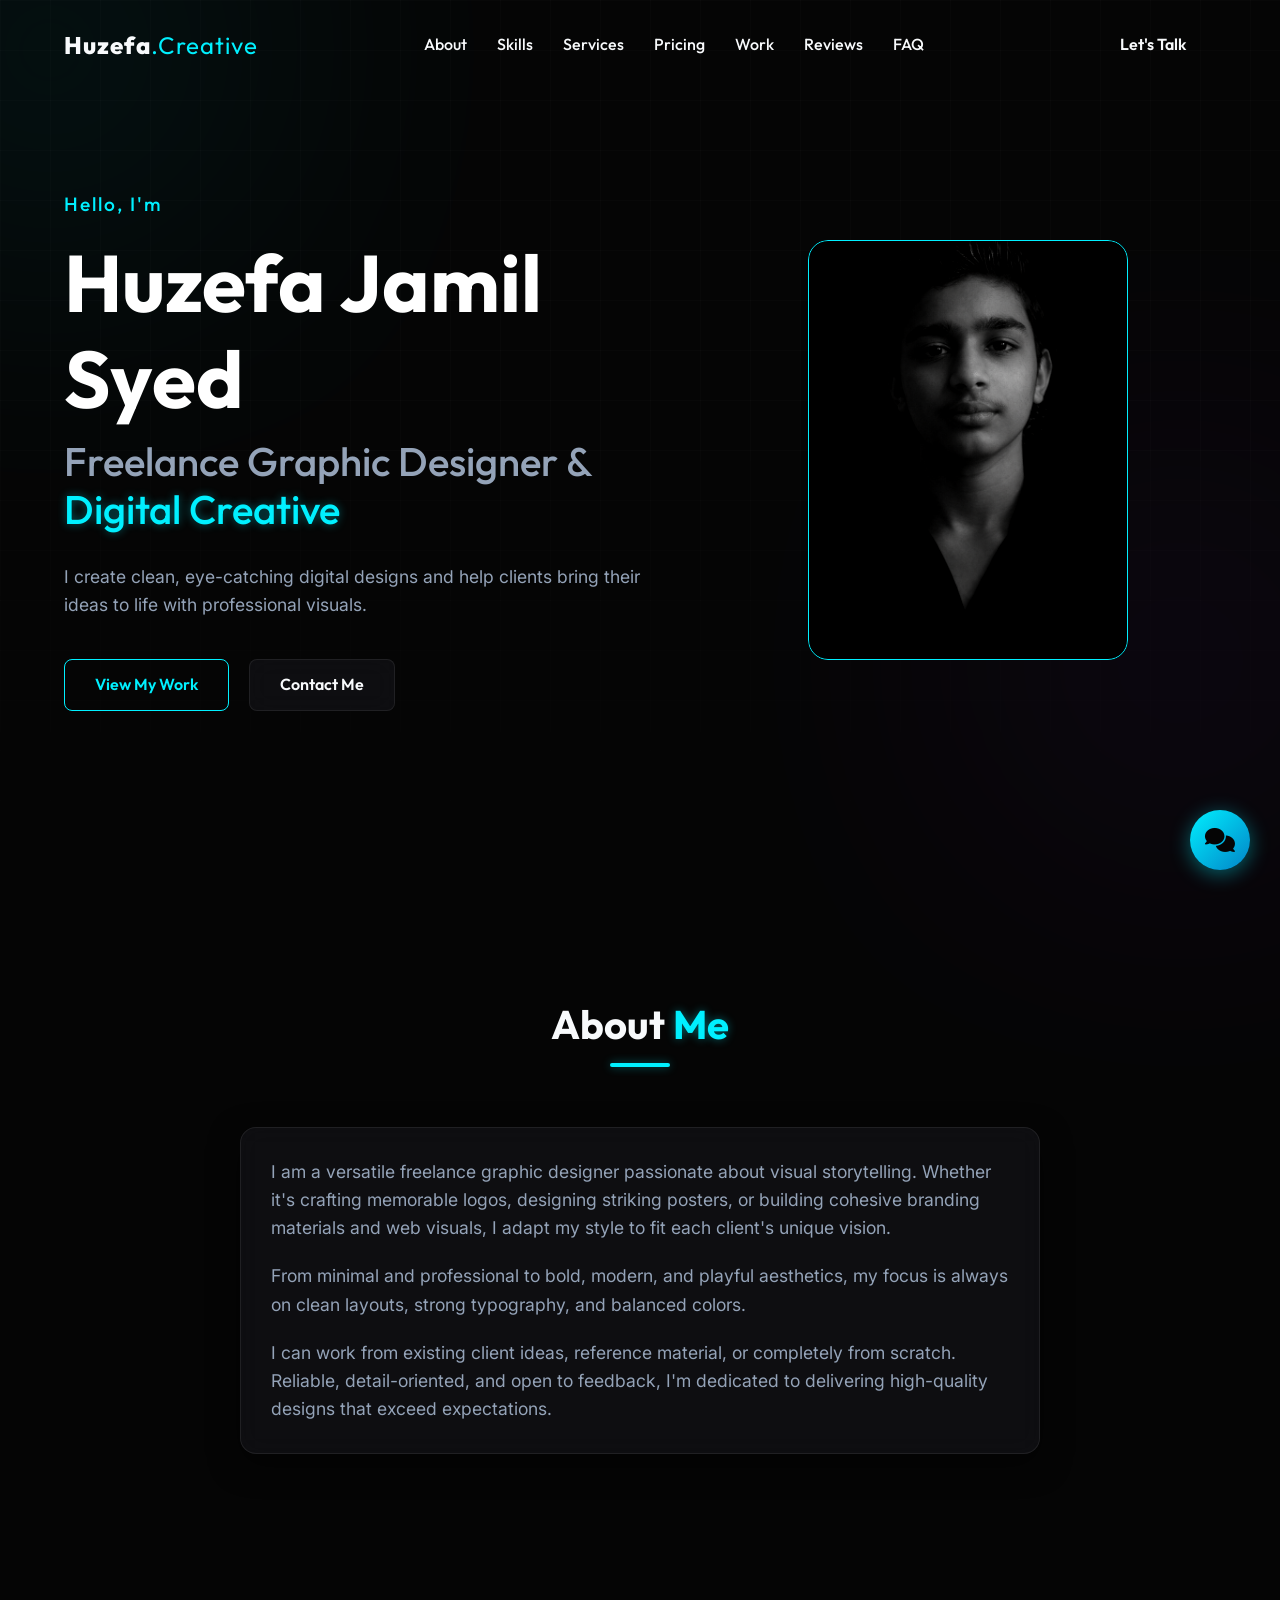
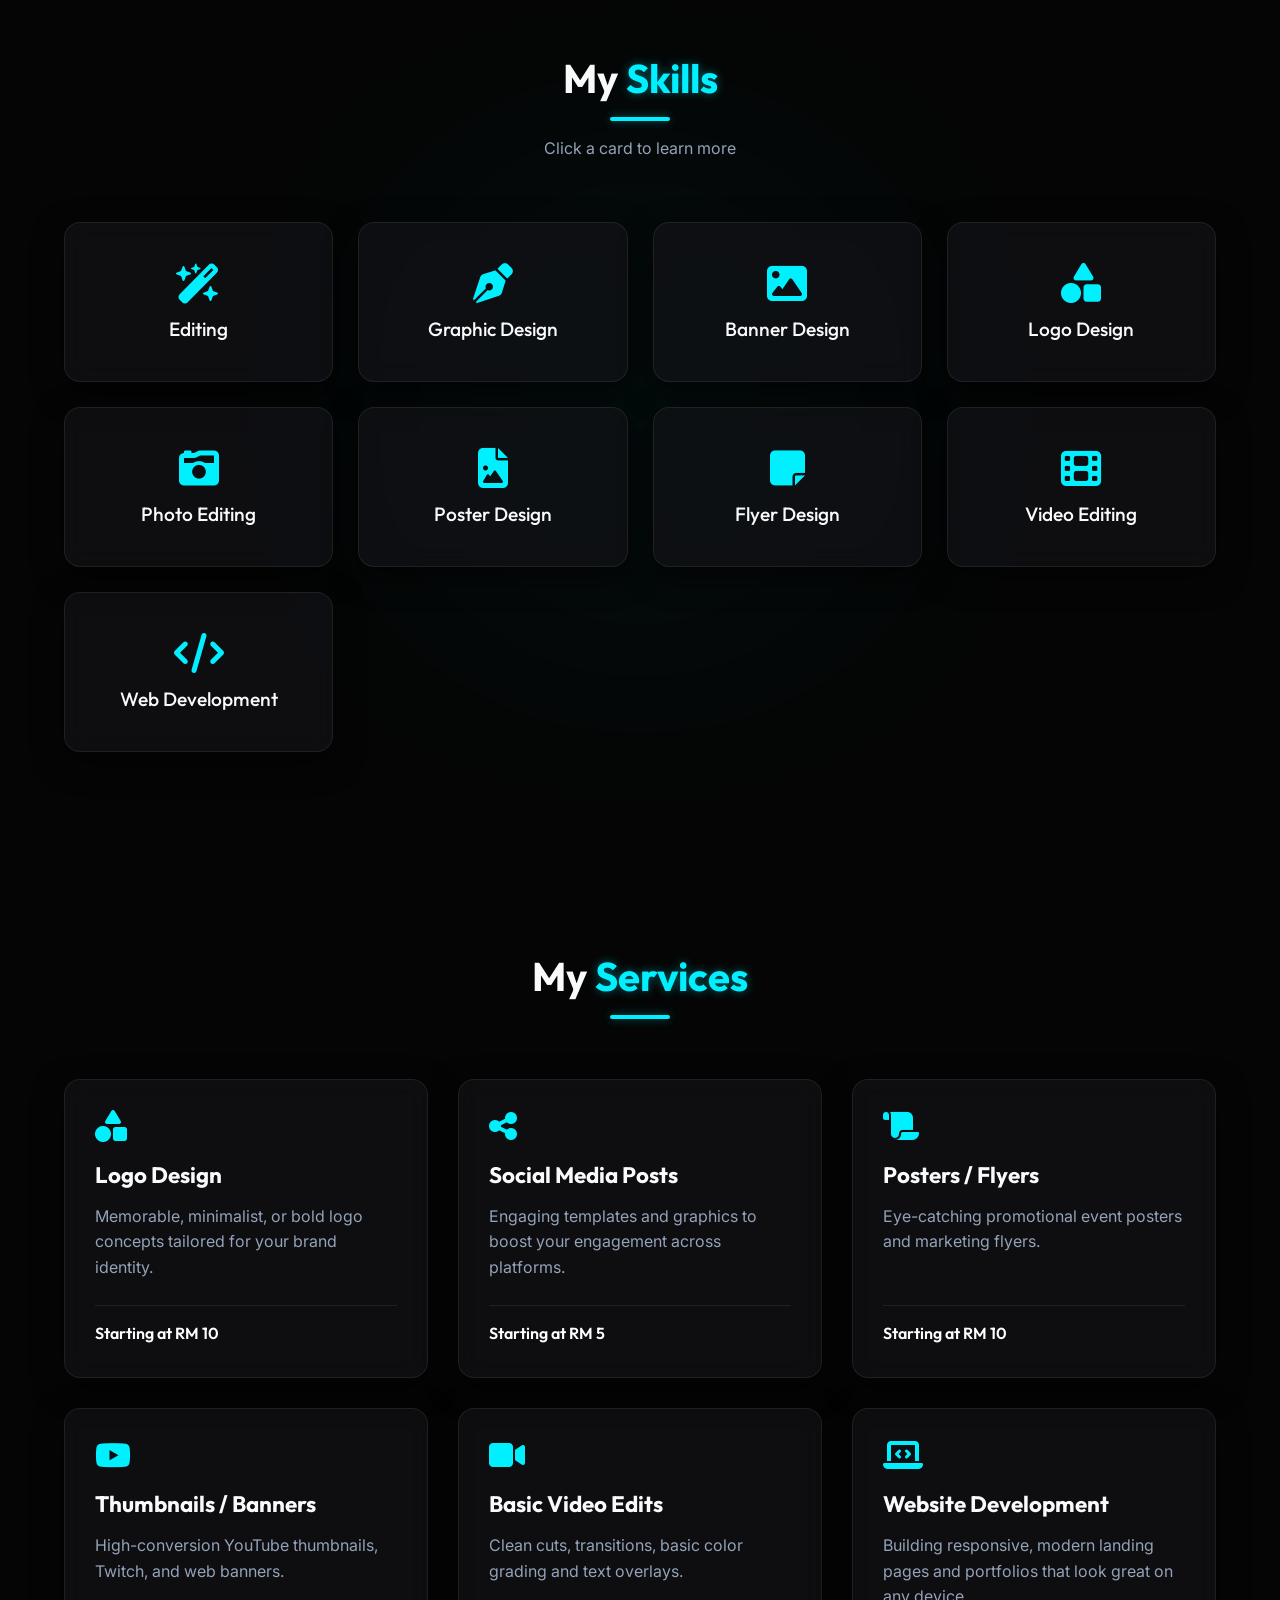
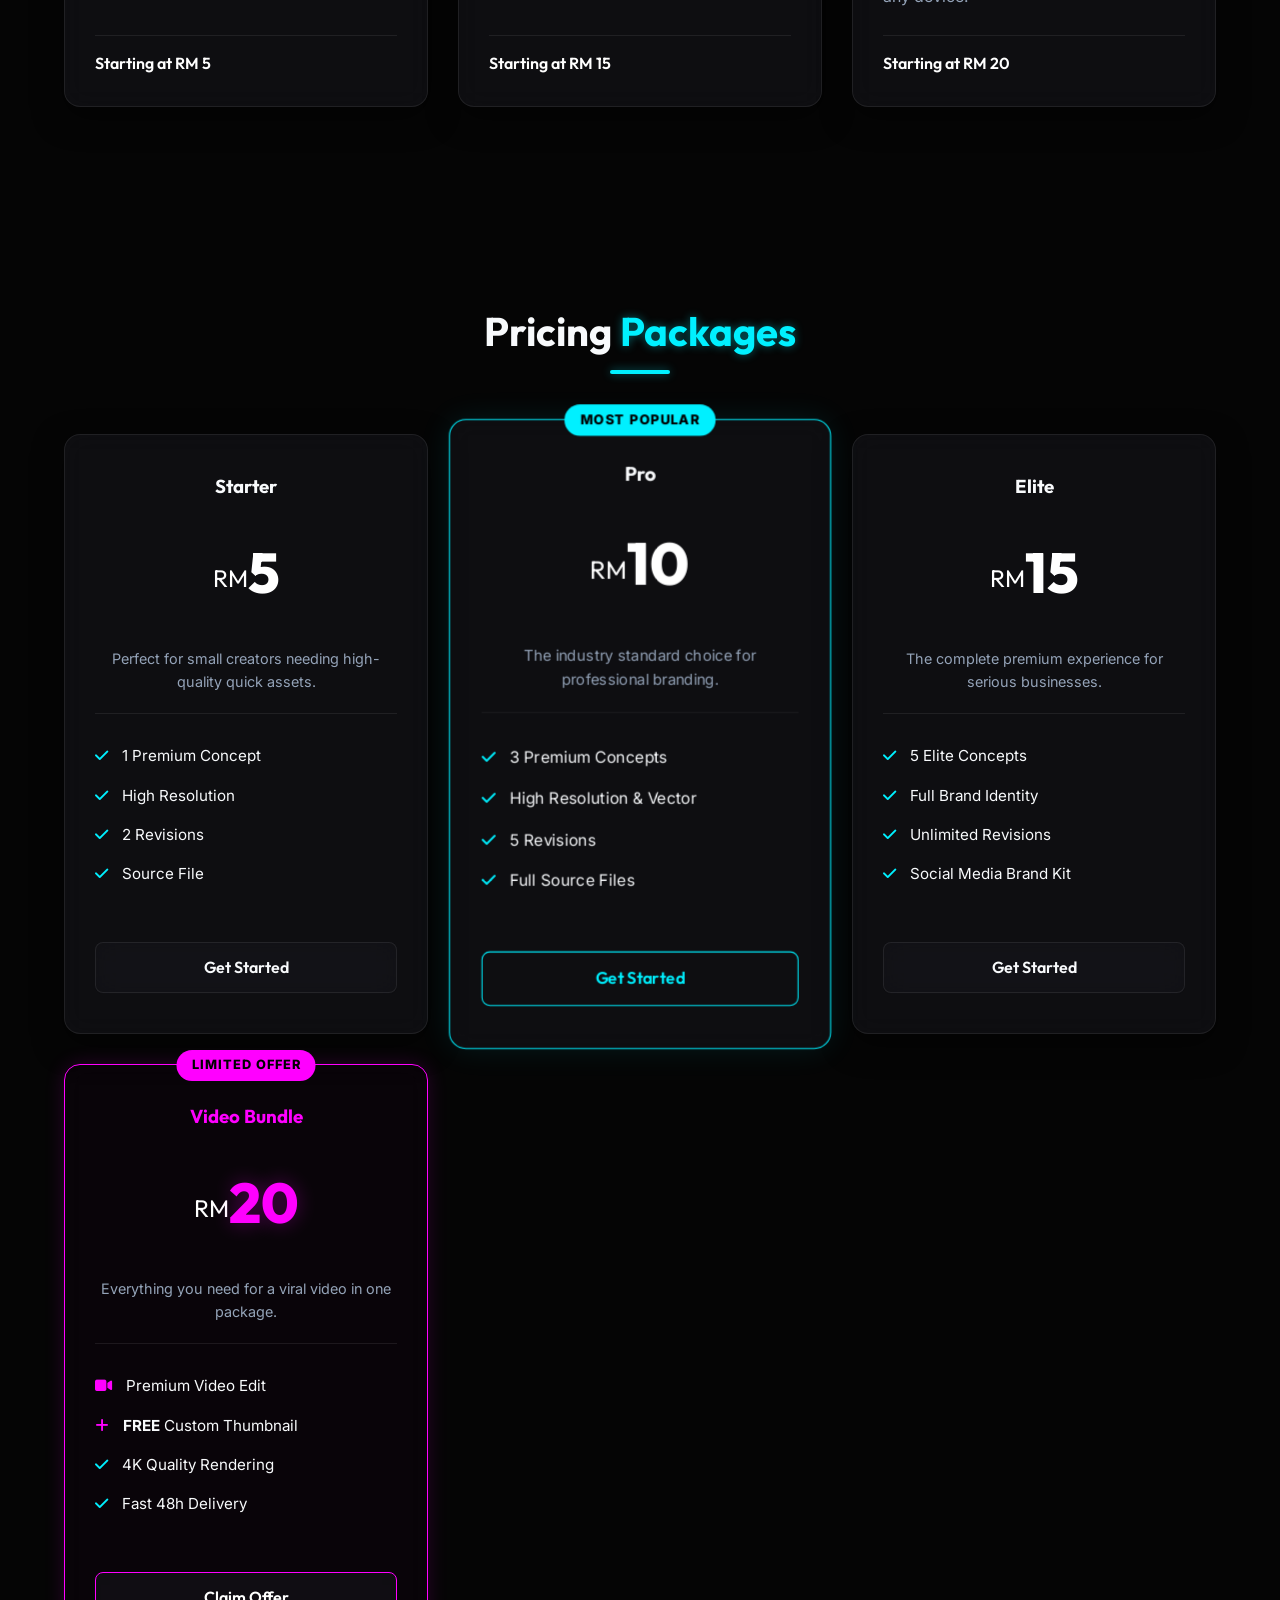
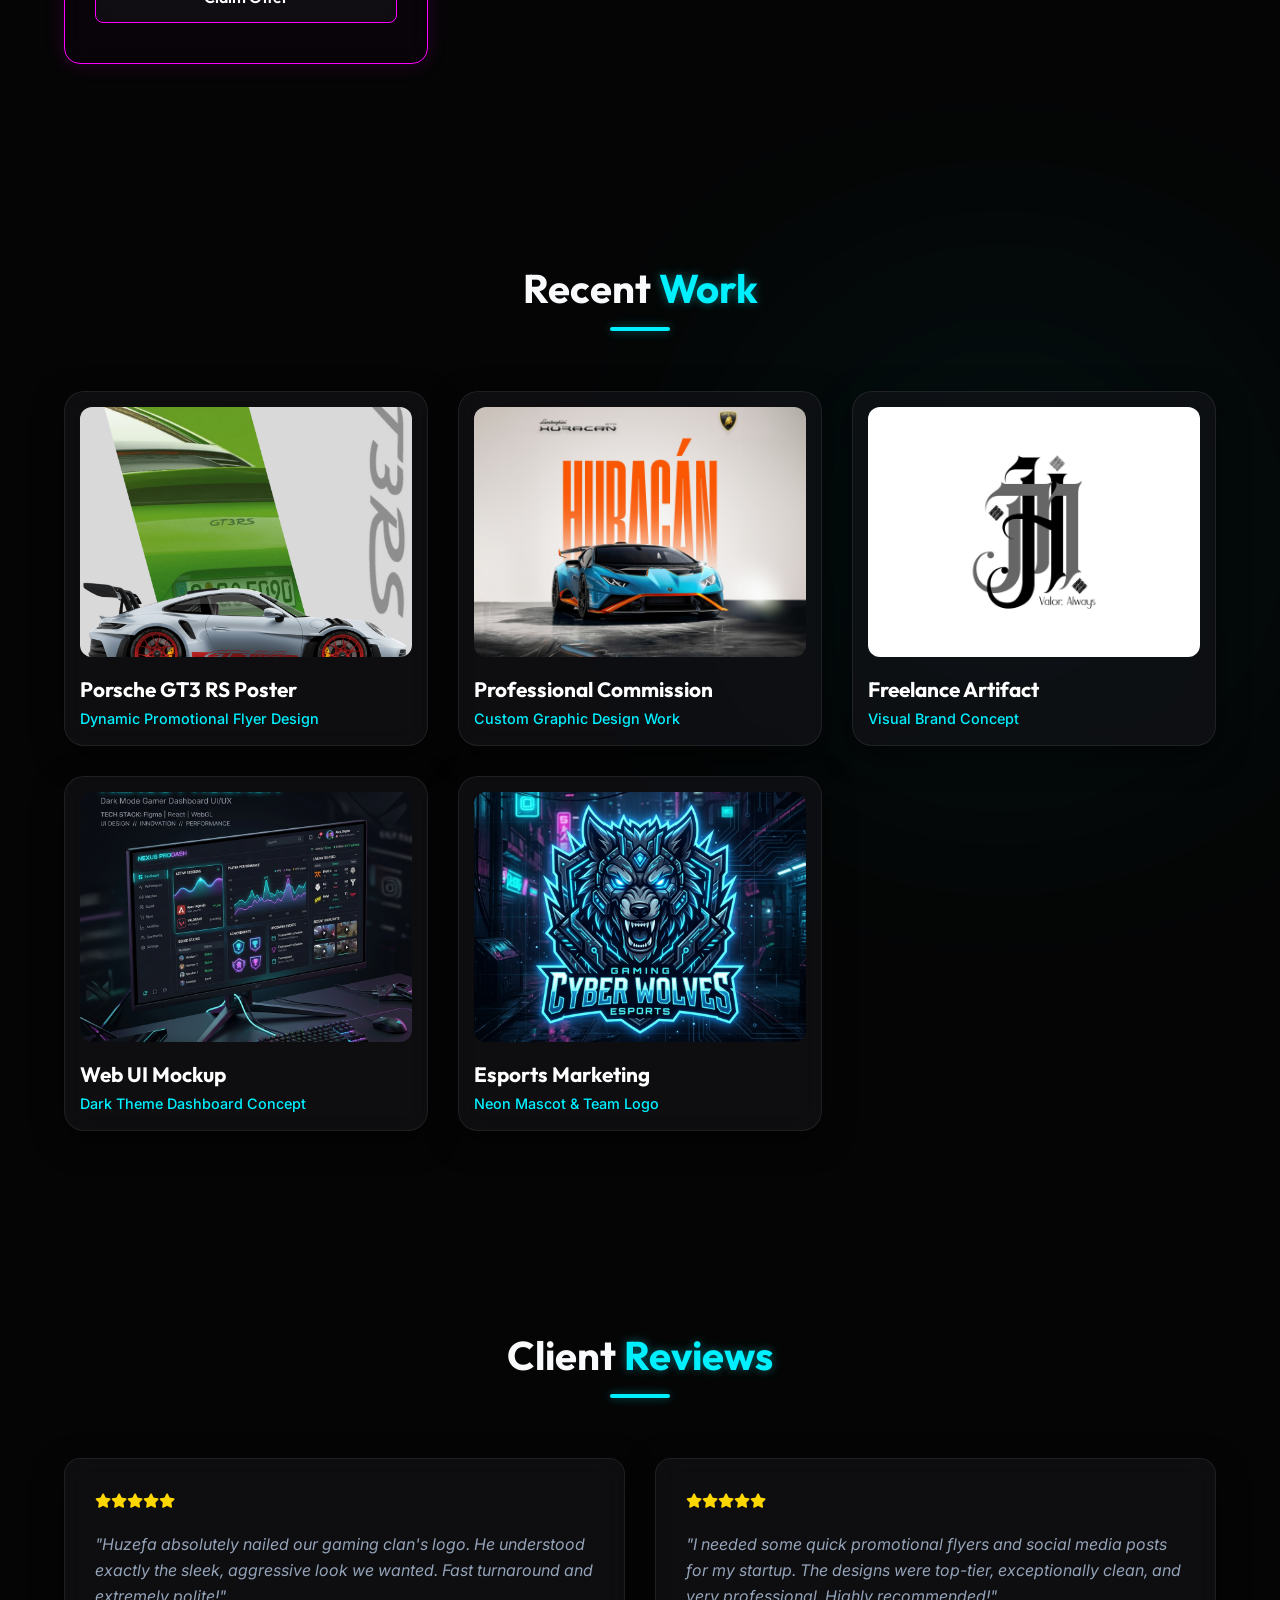
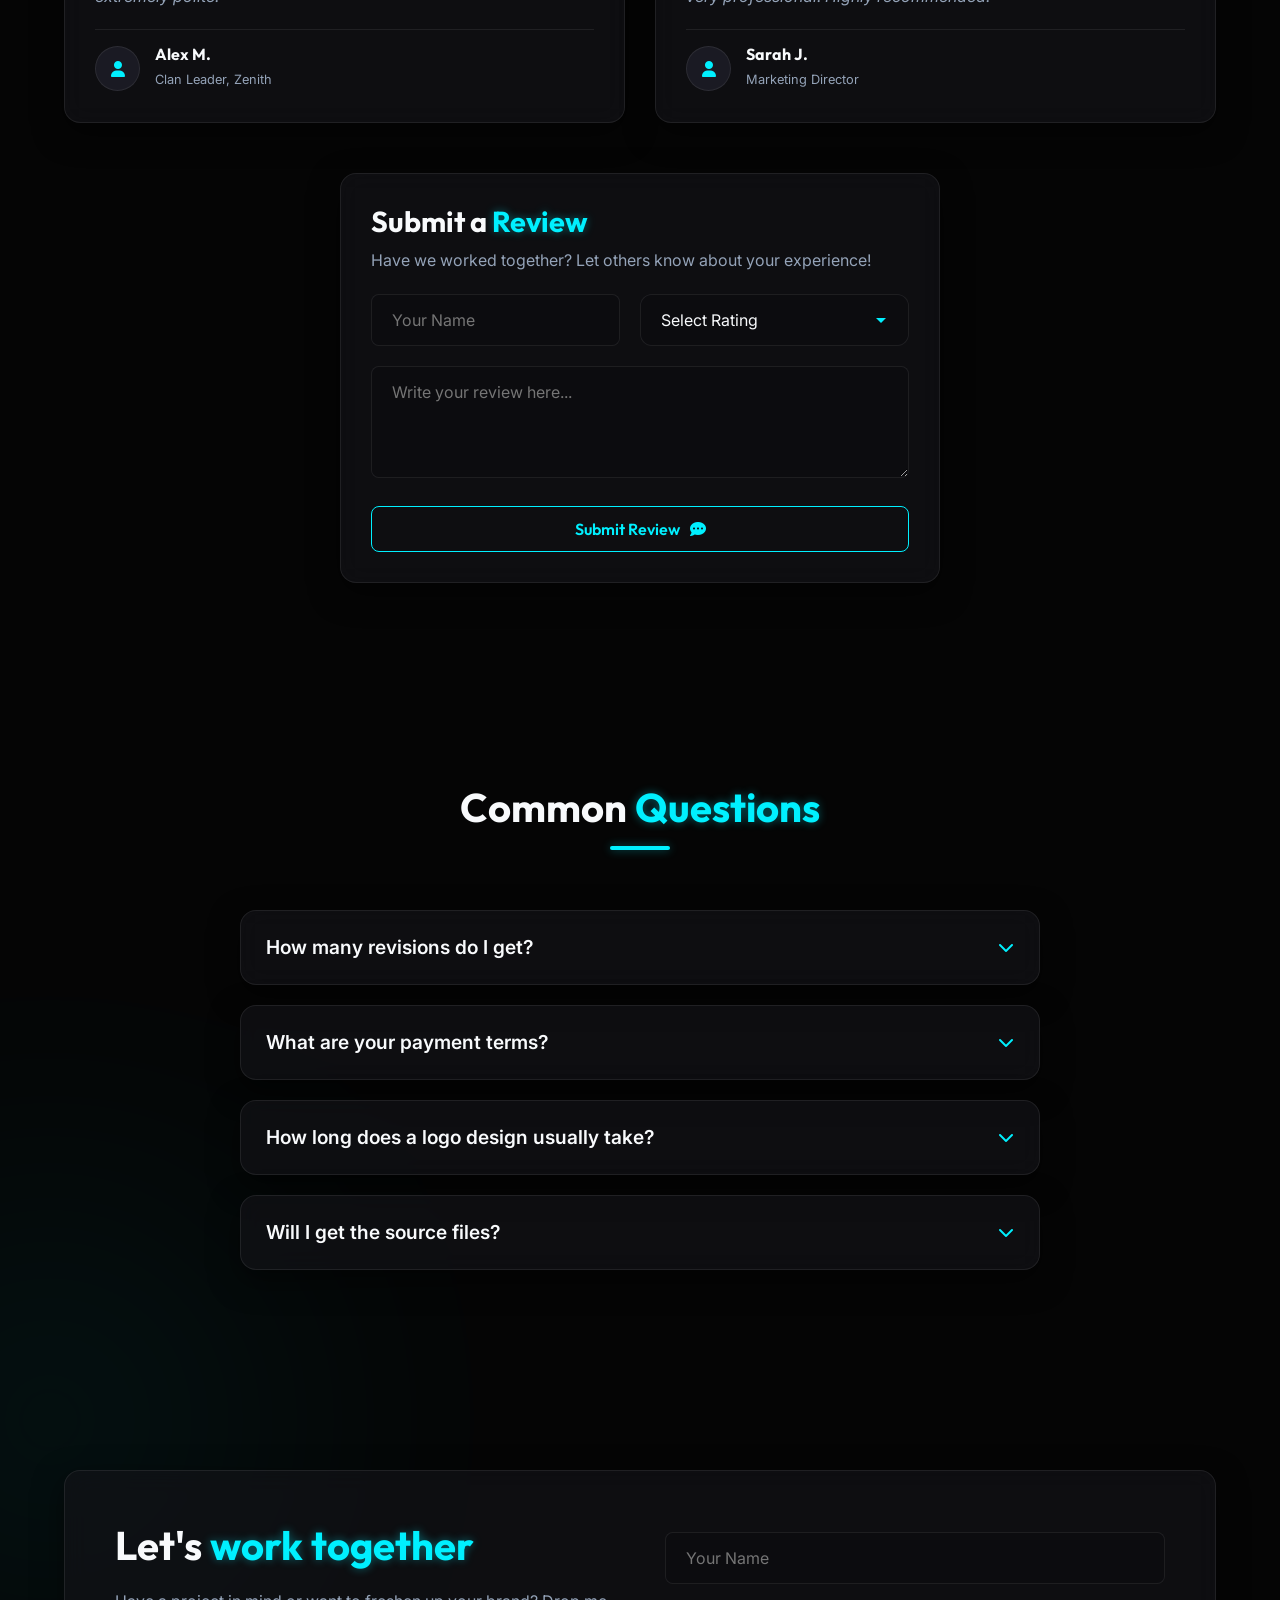
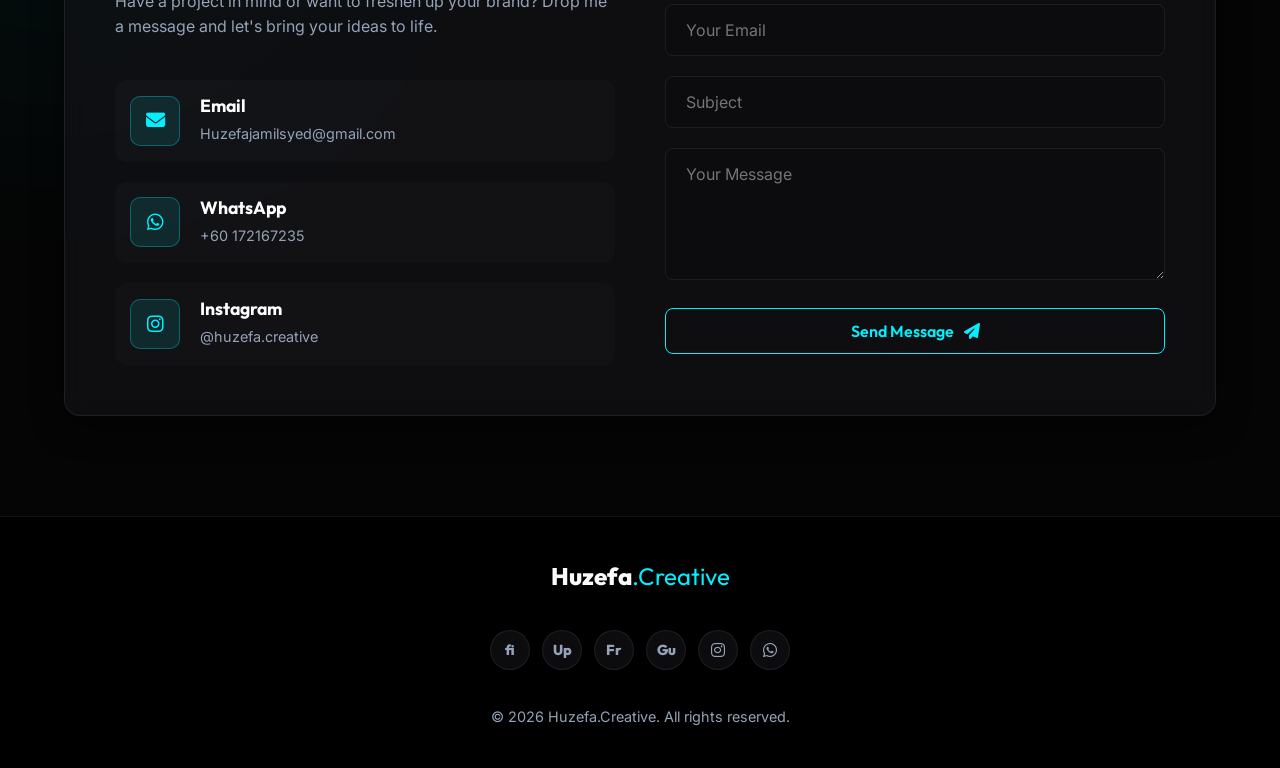
==== commit 69c97a5d: "Update portfolio layout, add AI FAQ chatbot, and enable content protection" ====
--- a/index.html
+++ b/index.html
@@ -22,7 +22,7 @@
     <link rel="stylesheet" href="https://cdnjs.cloudflare.com/ajax/libs/font-awesome/6.4.0/css/all.min.css">
 
     <!-- Styles -->
-    <link rel="stylesheet" href="css/style.css">
+    <link rel="stylesheet" href="css/style.css?v=2">
 </head>
 
 <body>
@@ -308,30 +308,12 @@
                 </div>
                 <!-- We will use placeholders with cool tech styling -->
                 <div class="portfolio-grid">
-                    <!-- Featured Custom Alignment Project -->
-                    <div class="portfolio-item glass-panel reveal"
-                        style="grid-column: 1 / -1; display: flex; flex-wrap: wrap; gap: 20px; align-items: center; padding: 25px; margin-bottom: 20px;">
-                        <img src="porsche-gt3rs.png" class="portfolio-img" alt="Porsche GT3 RS Poster"
-                            style="flex: 1; min-width: 250px; max-width: 400px; object-fit: contain; border-radius: 12px; height: auto; margin: 0 auto; display: block;">
-                        <div class="portfolio-info" style="flex: 2; min-width: 280px; text-align: left; padding: 10px;">
-                            <h3 style="font-size: 2.2rem; color: var(--cyan); margin-bottom: 15px; font-weight: 700;">
-                                Porsche GT3 RS Poster</h3>
-                            <p
-                                style="font-size: 1.1rem; line-height: 1.6; color: var(--text-main); margin-bottom: 20px;">
-                                A high-impact promotional flyer featuring custom alignment and striking typography. This
-                                piece uses a vibrant green and subtle grey contrast to highlight detailed automotive
-                                specs, creating an aggressive, premium aesthetic typical of modern motorsport branding.
-                            </p>
-                            <div style="display: flex; gap: 10px; flex-wrap: wrap;">
-                                <span
-                                    style="background: rgba(0, 240, 255, 0.1); border: 1px solid var(--cyan); padding: 6px 14px; border-radius: 20px; font-size: 0.85rem; font-weight: 600; color: var(--cyan);">Poster
-                                    Design</span>
-                                <span
-                                    style="background: rgba(0, 240, 255, 0.1); border: 1px solid var(--cyan); padding: 6px 14px; border-radius: 20px; font-size: 0.85rem; font-weight: 600; color: var(--cyan);">Typography</span>
-                                <span
-                                    style="background: rgba(0, 240, 255, 0.1); border: 1px solid var(--cyan); padding: 6px 14px; border-radius: 20px; font-size: 0.85rem; font-weight: 600; color: var(--cyan);">Vehicle
-                                    Branding</span>
-                            </div>
+                    <!-- Porsche GT3 RS Project -->
+                    <div class="portfolio-item glass-panel reveal">
+                        <img src="porsche-gt3rs.png" class="portfolio-img" alt="Porsche GT3 RS Poster" style="width: 100%; object-fit: cover; display: block; border-radius: 12px; height: 250px; margin-bottom: 20px;">
+                        <div class="portfolio-info">
+                            <h3>Porsche GT3 RS Poster</h3>
+                            <p>Dynamic Promotional Flyer Design</p>
                         </div>
                     </div>
 
@@ -538,11 +520,11 @@
                                     <span>+60 172167235</span>
                                 </div>
                             </a>
-                            <a href="https://instagram.com/huz3efa_" target="_blank" class="contact-item">
+                            <a href="https://instagram.com/huzefa.creative" target="_blank" class="contact-item">
                                 <div class="icon-box"><i class="fa-brands fa-instagram"></i></div>
                                 <div>
                                     <h4>Instagram</h4>
-                                    <span>@huz3efa_</span>
+                                    <span>@huzefa.creative</span>
                                 </div>
                             </a>
                         </div>
@@ -589,7 +571,7 @@
                         style="font-family: var(--font-heading); font-weight: 800; font-size: 0.9rem;">Fr</span></a>
                 <a href="https://www.guru.com/freelancers/huzefa-jamil-syed" target="_blank" title="Guru"><span
                         style="font-family: var(--font-heading); font-weight: 800; font-size: 0.9rem;">Gu</span></a>
-                <a href="https://instagram.com/huz3efa_" target="_blank" title="Instagram"><i
+                <a href="https://instagram.com/huzefa.creative" target="_blank" title="Instagram"><i
                         class="fa-brands fa-instagram"></i></a>
                 <a href="https://wa.me/60172167235" target="_blank" title="WhatsApp"><i
                         class="fa-brands fa-whatsapp"></i></a>
@@ -618,6 +600,48 @@
         <img class="lightbox-img" src="" alt="Full Screen Portfolio Image">
     </div>
 
+    <!-- Chatbot Widget -->
+    <div class="chatbot-container">
+        <!-- Floating Chat Bubble -->
+        <button class="chatbot-bubble" id="chatbotBubble" aria-label="Open Chat Assistant">
+            <i class="fa-solid fa-comments"></i>
+            <span class="chatbot-pulse"></span>
+        </button>
+
+        <!-- Chat Window -->
+        <div class="chatbot-window glass-panel" id="chatbotWindow">
+            <div class="chatbot-header">
+                <div class="chatbot-header-info">
+                    <div class="chatbot-avatar">
+                        <i class="fa-solid fa-robot"></i>
+                    </div>
+                    <div>
+                        <h4>Huzefa's AI Assistant</h4>
+                        <span class="chatbot-status"><span class="status-dot"></span> Online</span>
+                    </div>
+                </div>
+                <button class="chatbot-close" id="chatbotClose" aria-label="Close Chat">
+                    <i class="fa-solid fa-xmark"></i>
+                </button>
+            </div>
+            
+            <div class="chatbot-messages" id="chatbotMessages">
+                <div class="chat-message bot">
+                    <div class="message-content">
+                        Hi! I'm Huzefa's virtual assistant. Ask me anything about my design services, pricing, skills, or how we can work together!
+                    </div>
+                </div>
+            </div>
+
+            <form class="chatbot-input-area" id="chatbotForm">
+                <input type="text" id="chatbotInput" placeholder="Ask me anything about my work..." required autocomplete="off">
+                <button type="submit" class="chatbot-send-btn" id="chatbotSend" aria-label="Send Message">
+                    <i class="fa-solid fa-paper-plane"></i>
+                </button>
+            </form>
+        </div>
+    </div>
+
     <!-- Form Success Modal -->
     <div class="form-success-overlay" id="formSuccessModal">
         <div class="form-success-card">
@@ -632,7 +656,8 @@
     </div>
 
     <!-- Scripts -->
-    <script src="js/main.js"></script>
+    <script src="js/main.js?v=2"></script>
+    <script src="js/chatbot.js"></script>
 </body>
 
 </html>
--- a/css/style.css
+++ b/css/style.css
@@ -30,12 +30,20 @@
     margin: 0;
     padding: 0;
     box-sizing: border-box;
+    -webkit-user-select: none !important;
+    -moz-user-select: none !important;
+    -ms-user-select: none !important;
+    user-select: none !important;
 }
 
 html {
     scroll-behavior: smooth;
     font-size: 16px;
     overflow-x: hidden;
+    -webkit-user-select: none !important;
+    -moz-user-select: none !important;
+    -ms-user-select: none !important;
+    user-select: none !important;
 }
 
 body {
@@ -46,6 +54,18 @@
     overflow-x: hidden;
     position: relative;
     -webkit-font-smoothing: antialiased;
+    -webkit-user-select: none !important;
+    -moz-user-select: none !important;
+    -ms-user-select: none !important;
+    user-select: none !important;
+}
+
+/* Allow text selection only inside form inputs and textareas so users can type */
+input, textarea, select {
+    -webkit-user-select: text !important;
+    -moz-user-select: text !important;
+    -ms-user-select: text !important;
+    user-select: text !important;
 }
 
 a {
@@ -62,6 +82,9 @@
     max-width: 100%;
     height: auto;
     display: block;
+    -webkit-user-drag: none;
+    user-select: none;
+    pointer-events: auto;
 }
 
 .container {
@@ -431,12 +454,13 @@
 
 .image-border {
     position: absolute;
-    top: 10px;
-    left: 10px;
-    right: 10px;
-    bottom: 10px;
-    border: 1px solid var(--primary-glow);
-    border-radius: 15px;
+    top: 0;
+    left: 0;
+    right: 0;
+    bottom: 0;
+    border: 1.5px solid var(--primary);
+    border-radius: 20px;
+    box-shadow: 0 0 12px var(--primary-glow);
     pointer-events: none;
     z-index: 2;
 }
@@ -1297,3 +1321,299 @@
         padding: 30px 20px;
     }
 }
+
+/* =========================================
+   CHATBOT WIDGET
+========================================= */
+.chatbot-container {
+    position: fixed;
+    bottom: 30px;
+    right: 30px;
+    z-index: 9999;
+    font-family: var(--font-body);
+}
+
+.chatbot-bubble {
+    width: 60px;
+    height: 60px;
+    border-radius: 50%;
+    background: linear-gradient(135deg, var(--primary), #0284c7);
+    border: none;
+    color: #050505;
+    font-size: 1.5rem;
+    cursor: pointer;
+    display: flex;
+    align-items: center;
+    justify-content: center;
+    box-shadow: 0 4px 20px rgba(0, 240, 255, 0.4);
+    position: relative;
+    transition: transform 0.3s cubic-bezier(0.175, 0.885, 0.32, 1.275), box-shadow 0.3s;
+}
+
+.chatbot-bubble:hover {
+    transform: scale(1.1);
+    box-shadow: 0 6px 25px rgba(0, 240, 255, 0.6);
+}
+
+.chatbot-bubble:active {
+    transform: scale(0.95);
+}
+
+/* Pulse effect */
+.chatbot-pulse {
+    position: absolute;
+    width: 100%;
+    height: 100%;
+    border-radius: 50%;
+    border: 2px solid var(--primary);
+    top: 0;
+    left: 0;
+    opacity: 0;
+    pointer-events: none;
+    animation: chatbot-pulse-anim 2s infinite;
+}
+
+@keyframes chatbot-pulse-anim {
+    0% {
+        transform: scale(1);
+        opacity: 0.6;
+    }
+    100% {
+        transform: scale(1.4);
+        opacity: 0;
+    }
+}
+
+/* Chat Window */
+.chatbot-window {
+    position: absolute;
+    bottom: 80px;
+    right: 0;
+    width: 360px;
+    max-width: calc(100vw - 60px);
+    height: 480px;
+    max-height: calc(100vh - 150px);
+    display: flex;
+    flex-direction: column;
+    padding: 0;
+    overflow: hidden;
+    border: 1px solid var(--border-bright);
+    box-shadow: 0 15px 40px rgba(0, 0, 0, 0.6);
+    transform: translateY(20px) scale(0.95);
+    opacity: 0;
+    pointer-events: none;
+    transition: opacity 0.3s ease, transform 0.3s cubic-bezier(0.175, 0.885, 0.32, 1.275);
+}
+
+.chatbot-window.active {
+    opacity: 1;
+    pointer-events: all;
+    transform: translateY(0) scale(1);
+}
+
+.chatbot-header {
+    padding: 15px 20px;
+    background: rgba(10, 10, 15, 0.85);
+    border-bottom: 1px solid var(--border);
+    display: flex;
+    justify-content: space-between;
+    align-items: center;
+}
+
+.chatbot-header-info {
+    display: flex;
+    align-items: center;
+    gap: 12px;
+}
+
+.chatbot-avatar {
+    width: 38px;
+    height: 38px;
+    border-radius: 50%;
+    background: rgba(0, 240, 255, 0.1);
+    border: 1px solid var(--border-bright);
+    display: flex;
+    align-items: center;
+    justify-content: center;
+    color: var(--primary);
+    font-size: 1.1rem;
+}
+
+.chatbot-header-info h4 {
+    font-family: var(--font-heading);
+    font-size: 0.95rem;
+    color: var(--text-main);
+    font-weight: 600;
+    margin: 0;
+}
+
+.chatbot-status {
+    font-size: 0.75rem;
+    color: var(--text-muted);
+    display: flex;
+    align-items: center;
+    gap: 5px;
+}
+
+.status-dot {
+    width: 6px;
+    height: 6px;
+    background-color: #10b981;
+    border-radius: 50%;
+    display: inline-block;
+    box-shadow: 0 0 8px #10b981;
+}
+
+.chatbot-close {
+    background: transparent;
+    border: none;
+    color: var(--text-muted);
+    font-size: 1.2rem;
+    cursor: pointer;
+    transition: var(--transition);
+    display: flex;
+    align-items: center;
+    justify-content: center;
+    width: 30px;
+    height: 30px;
+    border-radius: 50%;
+}
+
+.chatbot-close:hover {
+    color: var(--primary);
+    background: rgba(255, 255, 255, 0.05);
+}
+
+/* Messages Area */
+.chatbot-messages {
+    flex: 1;
+    padding: 20px;
+    overflow-y: auto;
+    display: flex;
+    flex-direction: column;
+    gap: 15px;
+    background: rgba(5, 5, 10, 0.4);
+}
+
+.chat-message {
+    display: flex;
+    flex-direction: column;
+    max-width: 80%;
+}
+
+.chat-message.bot {
+    align-self: flex-start;
+}
+
+.chat-message.user {
+    align-self: flex-end;
+}
+
+.chat-message .message-content {
+    padding: 12px 16px;
+    border-radius: 14px;
+    font-size: 0.9rem;
+    line-height: 1.4;
+}
+
+.chat-message.bot .message-content {
+    background: rgba(255, 255, 255, 0.05);
+    color: var(--text-main);
+    border: 1px solid var(--border);
+    border-top-left-radius: 2px;
+}
+
+.chat-message.user .message-content {
+    background: var(--primary);
+    color: #050505;
+    font-weight: 500;
+    border-top-right-radius: 2px;
+    box-shadow: 0 4px 15px var(--primary-glow);
+}
+
+/* Typing indicator */
+.typing-indicator {
+    display: flex;
+    gap: 4px;
+    padding: 8px 12px;
+}
+
+.typing-indicator span {
+    width: 6px;
+    height: 6px;
+    background-color: var(--text-muted);
+    border-radius: 50%;
+    animation: typing-bounce 1.4s infinite ease-in-out both;
+}
+
+.typing-indicator span:nth-child(1) { animation-delay: -0.32s; }
+.typing-indicator span:nth-child(2) { animation-delay: -0.16s; }
+
+@keyframes typing-bounce {
+    0%, 80%, 100% { transform: scale(0); }
+    40% { transform: scale(1); }
+}
+
+/* Input Area */
+.chatbot-input-area {
+    padding: 15px;
+    background: rgba(10, 10, 15, 0.9);
+    border-top: 1px solid var(--border);
+    display: flex;
+    gap: 10px;
+}
+
+.chatbot-input-area input {
+    flex: 1;
+    padding: 10px 15px;
+    background: rgba(5, 5, 10, 0.5);
+    border: 1px solid var(--border);
+    border-radius: 8px;
+    color: var(--text-main);
+    font-size: 0.9rem;
+    outline: none;
+    transition: var(--transition);
+}
+
+.chatbot-input-area input:focus {
+    border-color: var(--border-bright);
+    box-shadow: 0 0 10px var(--primary-glow);
+}
+
+.chatbot-send-btn {
+    width: 40px;
+    height: 40px;
+    border-radius: 8px;
+    background: var(--primary);
+    border: none;
+    color: #050505;
+    cursor: pointer;
+    display: flex;
+    align-items: center;
+    justify-content: center;
+    font-size: 1rem;
+    transition: var(--transition);
+}
+
+.chatbot-send-btn:hover {
+    background: #00d8e6;
+    box-shadow: 0 0 10px var(--primary-glow);
+    transform: translateY(-1px);
+}
+
+.chatbot-send-btn:active {
+    transform: translateY(0);
+}
+
+/* Responsive adjustment for Mobile */
+@media (max-width: 480px) {
+    .chatbot-container {
+        bottom: 20px;
+        right: 20px;
+    }
+    .chatbot-window {
+        width: calc(100vw - 40px);
+        height: 400px;
+        bottom: 70px;
+    }
+}
